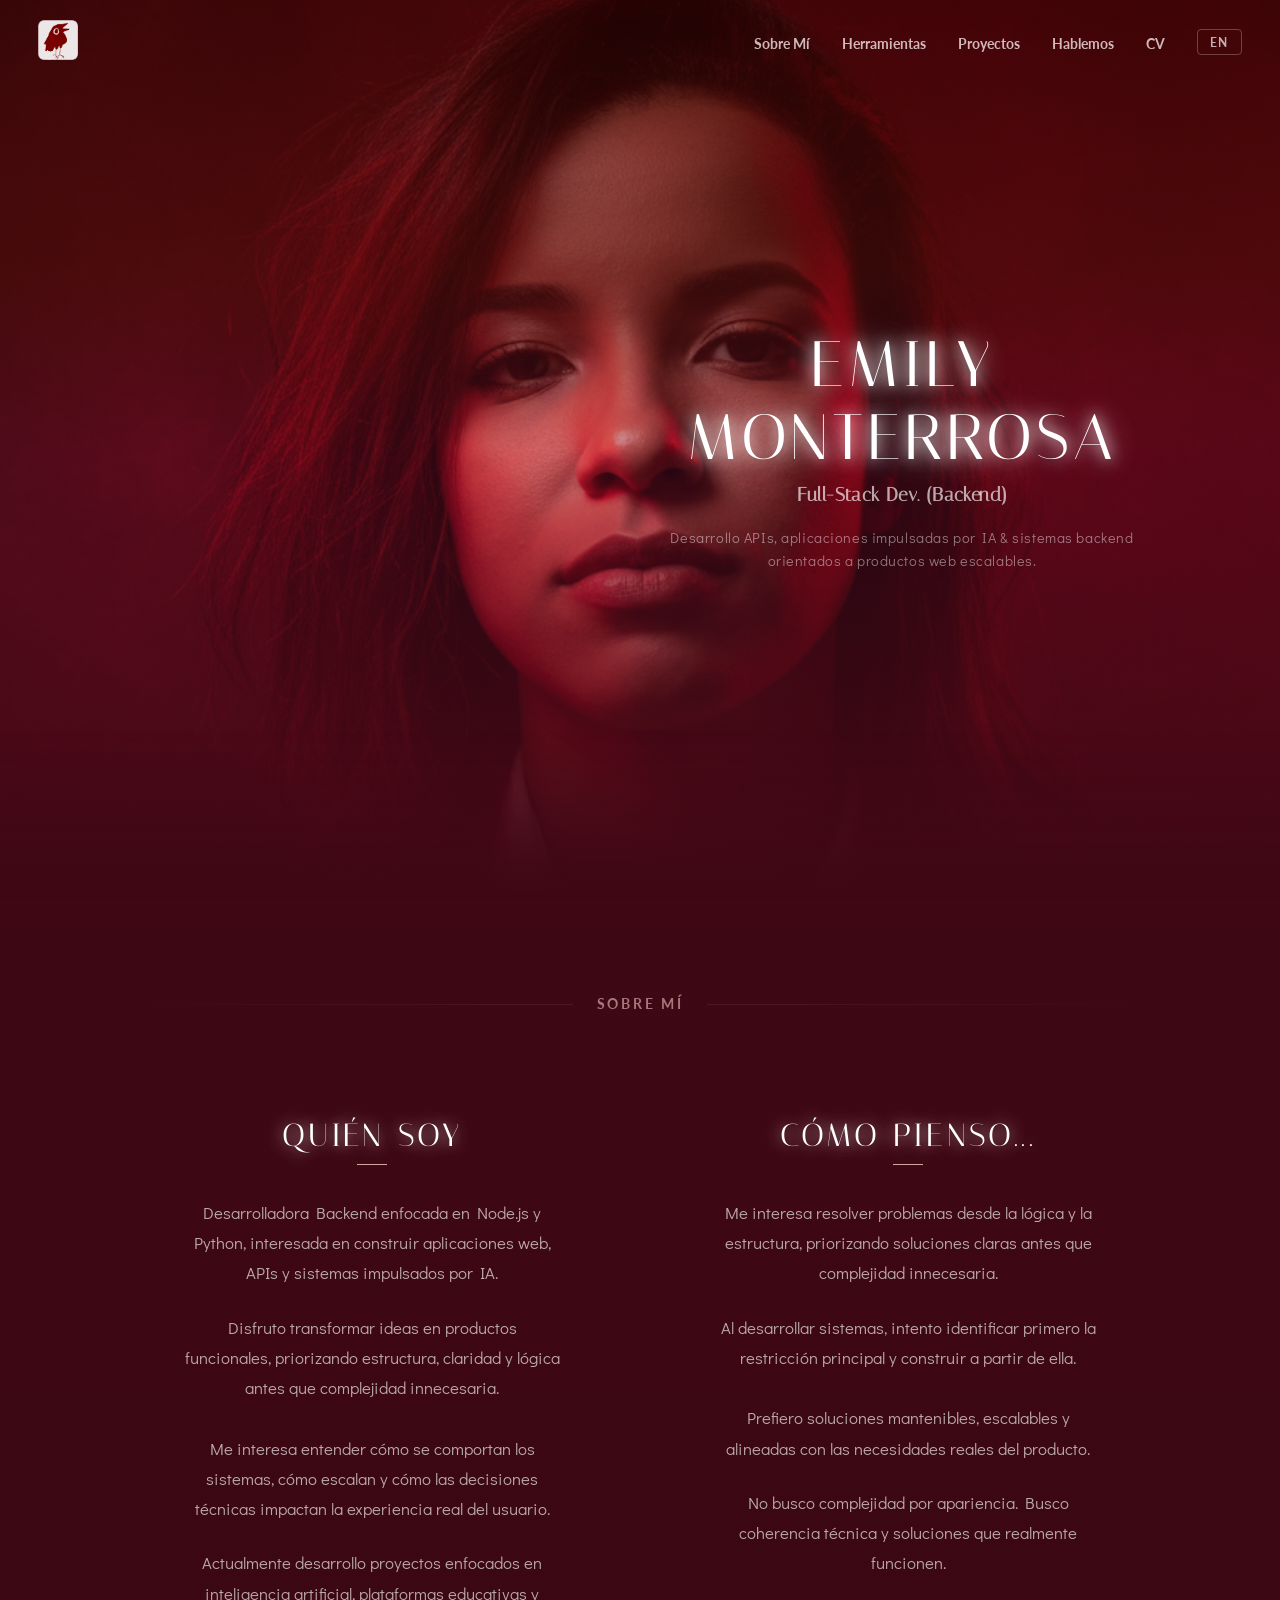
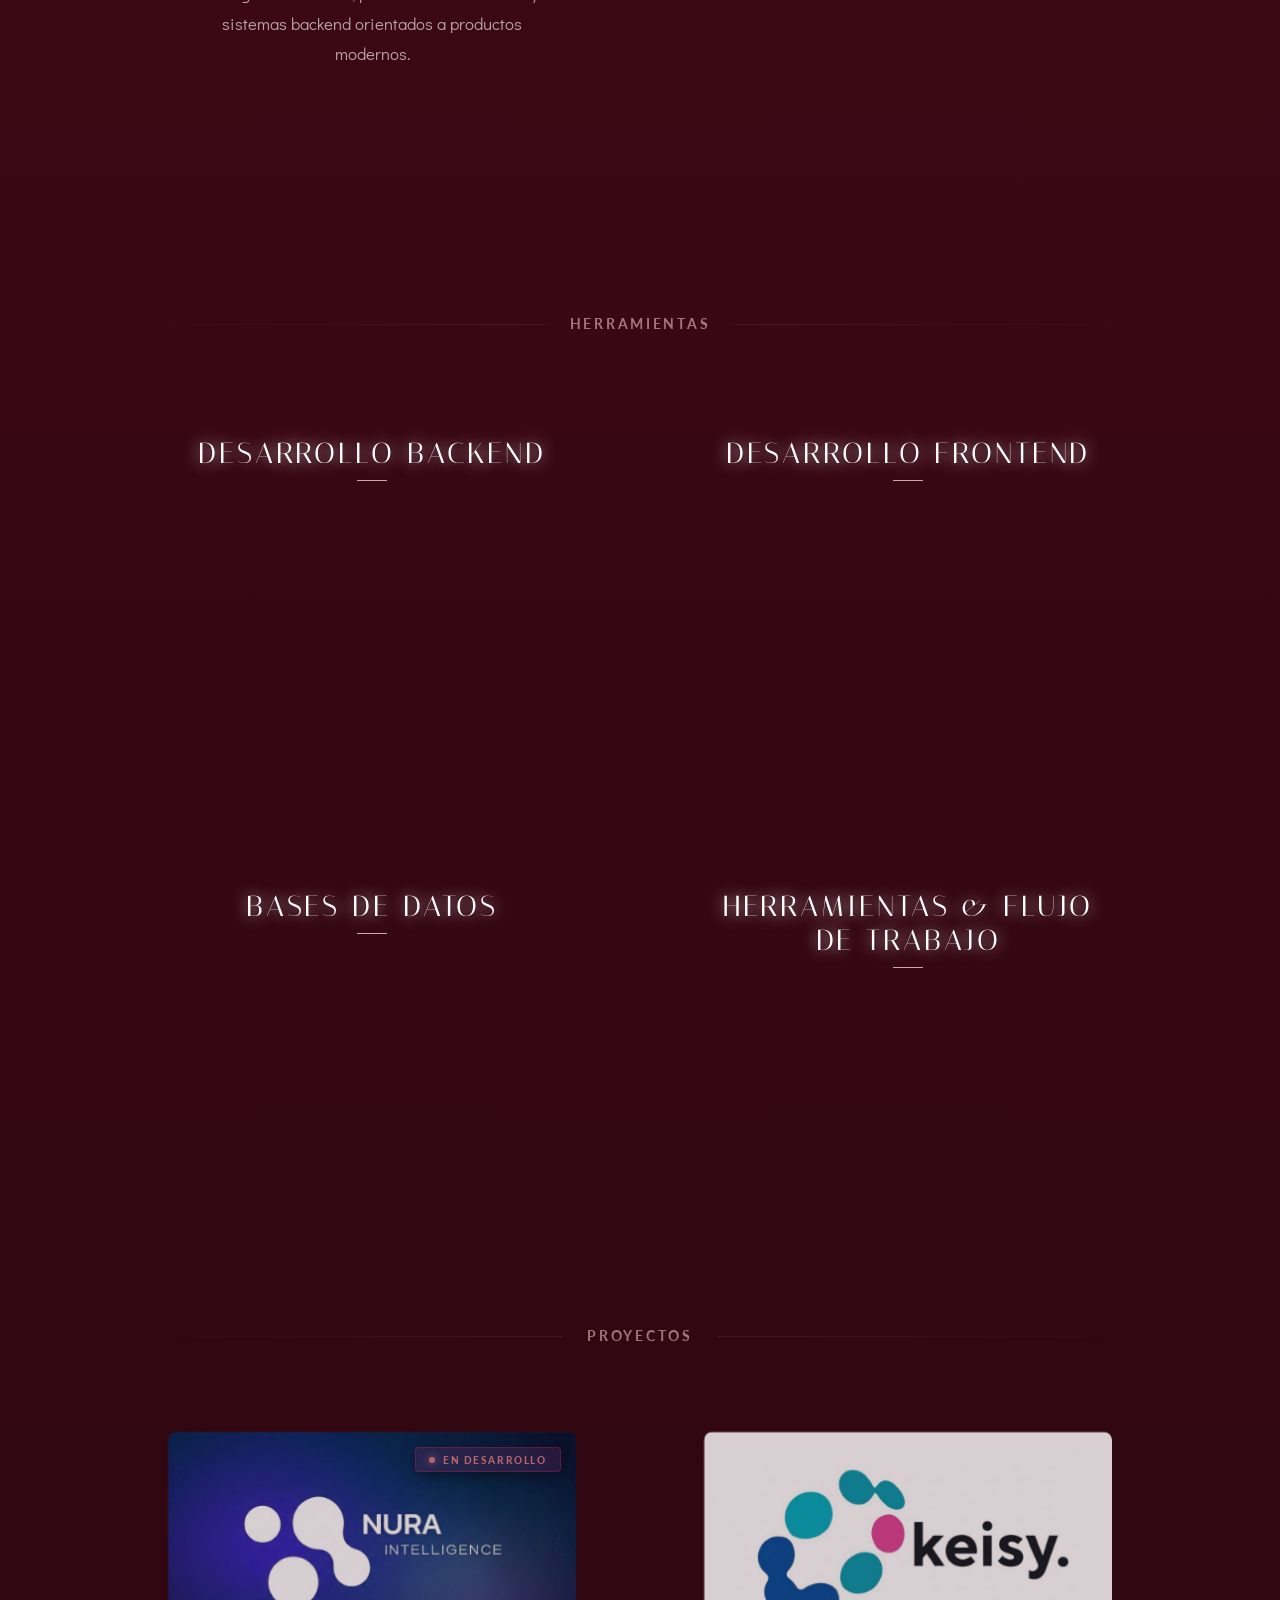
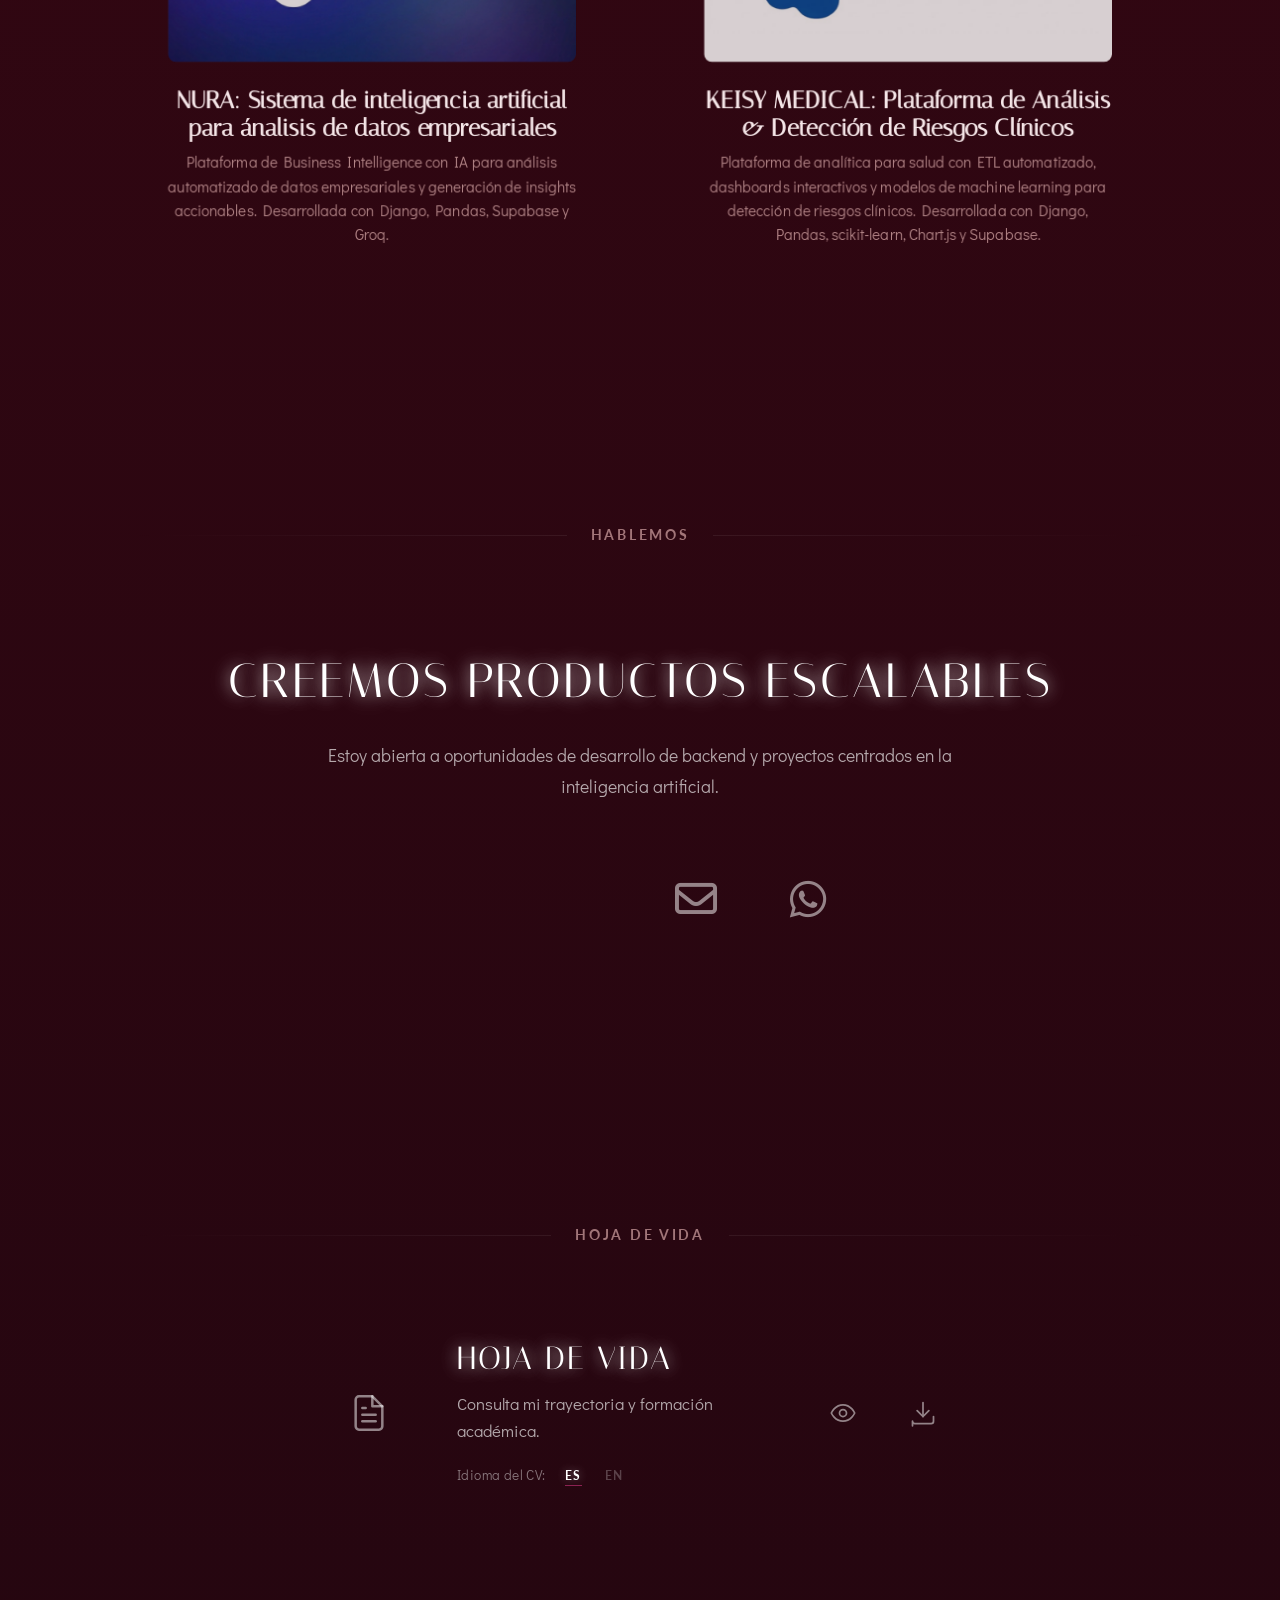
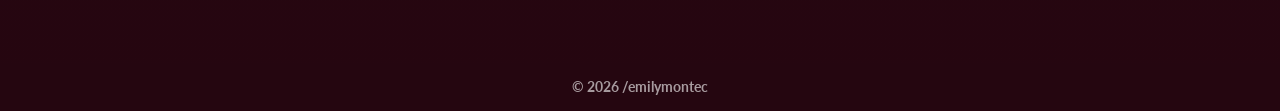
==== index.html @ 2a781f1c "Correccion general" ====
<!DOCTYPE html>
<html lang="es">

<head>
    <meta charset="UTF-8">
    <meta name="viewport" content="width=device-width, initial-scale=1.0">
    <meta name="description"
        content="Emily Monterrosa — Desarrollador backend especializado en Node.js y Python. Portafolio con aplicaciones basadas en inteligencia artificial, API, sistemas backend y proyectos web escalables.">
    <link rel="stylesheet" href="./styles/main.css">
    <link rel="stylesheet" href="./styles/about.css">
    <link rel="stylesheet" href="./styles/stack.css">
    <title>Emily Monterrosa | Backend Dev. Portfolio</title>
    <link rel="icon" type="image/png" href="./assets/icons/logo.png">
    <link
        href="https://fonts.googleapis.com/css2?family=Italiana&family=Didact+Gothic&family=Lato:wght@400;700&display=swap"
        rel="stylesheet">
    <link rel="stylesheet" type='text/css' href="https://cdn.jsdelivr.net/gh/devicons/devicon@latest/devicon.min.css" />
    <link rel="stylesheet" href="./styles/projects.css">
    <link rel="stylesheet" href="./styles/contact.css">
    <link rel="stylesheet" href="./styles/resume.css">
    <link rel="stylesheet" href="https://cdnjs.cloudflare.com/ajax/libs/font-awesome/6.5.1/css/all.min.css">
</head>

<body>

    <div id="content-wrapper">
        <nav>
            <div class="logo">
                <img src="./assets/icons/logo.png" alt="Logo">
            </div>
            <div class="nav-right">
                <ul>
                    <li><a href="#about" data-i18n data-es="Sobre Mí" data-en="'Bout Me">Sobre Mí</a></li>
                    <li><a href="#stack" data-i18n data-es="Herramientas" data-en="Tools">Herramientas</a></li>
                    <li><a href="#projects" data-i18n data-es="Proyectos" data-en="Projects">Proyectos</a></li>
                    <li><a href="#contact" data-i18n data-es="Hablemos" data-en="Let's Talk">Hablemos</a></li>
                    <li><a href="#resume" data-i18n data-es="CV" data-en="CV">CV</a></li>
                </ul>
                <!-- Language Switcher -->
                <button id="lang-toggle" class="lang-btn" aria-label="Switch to English">EN</button>
            </div>
        </nav>

        <!-- HERO -->
        <section class="hero">

            <div class="hero-image">
                <img src="./assets/images/photo.jpg" alt="Profile">
            </div>

            <div class="hero-content">
                <h1>
                    Emily
                    Monterrosa
                </h1>
                <h2 data-i18n data-es="Full-Stack Dev. (Backend)" data-en="Full-Stack Dev. (Backend)">Full-Stack Dev. (Backend)
                </h2>
                <span data-i18n data-es="Desarrollo APIs, aplicaciones impulsadas por IA & sistemas backend orientados a productos web escalables."
                    data-en="Development of APIs, AI-powered applications, & scalable backend systems.">
                    Desarrollo APIs, aplicaciones impulsadas por IA y sistemas backend orientados a productos web escalables.
                </span>
            </div>

        </section>

        <!-- ABOUT -->
        <section class="section" id="about">
            <div class="section-label" data-i18n data-es="SOBRE MÍ" data-en="'BOUT ME">
                SOBRE MÍ
            </div>

            <div class="container">

                <div class="card">
                    <h2 data-i18n data-es="Quién Soy" data-en="Who I Am">Quién Soy</h2>
                    <p data-i18n 
                    data-es="Desarrolladora Backend enfocada en Node.js y Python, interesada en construir aplicaciones web, APIs y sistemas impulsados por IA."
                    data-en="Backend Developer focused on Node.js and Python, interested in building web applications, APIs and AI-powered systems.">
                    Desarrolladora Backend enfocada en Node.js y Python, interesada en construir aplicaciones web, APIs y sistemas impulsados por IA.
                </p>

                <p data-i18n-html
                data-html-es="Disfruto transformar ideas en productos funcionales, priorizando estructura, claridad y lógica antes que complejidad innecesaria.<br><br>Me interesa entender cómo se comportan los sistemas, cómo escalan y cómo las decisiones técnicas impactan la experiencia real del usuario."
                data-html-en="I enjoy turning ideas into functional products, prioritizing structure, clarity and logic over unnecessary complexity.<br><br>I'm interested in understanding how systems behave, how they scale and how technical decisions impact the real user experience.">
                Disfruto transformar ideas en productos funcionales, priorizando estructura, claridad y lógica antes que complejidad innecesaria.

                Me interesa entender cómo se comportan los sistemas, cómo escalan y cómo las decisiones técnicas impactan la experiencia real del usuario.
                </p>

                <p data-i18n
                data-es="Actualmente desarrollo proyectos enfocados en inteligencia artificial, plataformas educativas y sistemas backend orientados a productos modernos."
                data-en="Currently building projects focused on artificial intelligence, educational platforms and backend systems for modern products.">
                Actualmente desarrollo proyectos enfocados en inteligencia artificial, plataformas educativas y sistemas backend orientados a productos modernos.
                </p>
                </div>

                <div class="card">
                    <h2 data-i18n data-es="Cómo Pienso..." data-en="How I Think">Cómo Pienso</h2>
                    <p data-i18n
                    data-es="Me interesa resolver problemas desde la lógica y la estructura, priorizando soluciones claras antes que complejidad innecesaria."
                    data-en="I'm interested in solving problems through logic and structure, prioritizing clear solutions over unnecessary complexity.">
                    Me interesa resolver problemas desde la lógica y la estructura, priorizando soluciones claras antes que complejidad innecesaria.
                    </p>

                    <p data-i18n-html
                    data-html-es="Al desarrollar sistemas, intento identificar primero la restricción principal y construir a partir de ella.<br><br>Prefiero soluciones mantenibles, escalables y alineadas con las necesidades reales del producto."
                    data-html-en="When building systems, I try to identify the main constraint first and build around it.<br><br>I prefer maintainable, scalable solutions aligned with real product needs.">
                    Al desarrollar sistemas, intento identificar primero la restricción principal y construir a partir de ella.

                    Prefiero soluciones mantenibles, escalables y alineadas con las necesidades reales del producto.
                    </p>

                    <p data-i18n
                    data-es="No busco complejidad por apariencia. Busco coherencia técnica y soluciones que realmente funcionen."
                    data-en="I don't pursue complexity for appearance. I pursue technical coherence and solutions that genuinely work.">
                    No busco complejidad por apariencia. Busco coherencia técnica y soluciones que realmente funcionen.
                    </p>    

                </div>

            </div>

        </section>

        <!-- STACK -->
        <section class="section stack-section" id="stack">
            <div class="section-label" data-i18n data-es="HERRAMIENTAS" data-en="TOOLS">
                HERRAMIENTAS
            </div>
            <div class="container stack-container">

                <div class="card stack-card">
                    <h2 data-i18n data-es="Desarrollo Backend" data-en="Backend Dev.">Desarrollo Backend</h2>

                    <div class="stack-icons">
                        <div class="stack-icon" data-tooltip-es="API REST, sistemas de autenticación y desarrollo de back-end escalable."
                            data-tooltip-en="REST APIs, authentication systems and scalable backend development."
                            data-tooltip="API REST, sistemas de autenticación y desarrollo de back-end escalable.">
                            <i class="devicon-django-plain"></i>
                        </div>
                        <div class="stack-icon"
                            data-tooltip-es="Desarrollo rápido de back-end para aplicaciones web y API escalables."
                            data-tooltip-en="Fast backend development for scalable web applications and APIs."
                            data-tooltip="Desarrollo rápido de back-end para aplicaciones web y API escalables.">
                            <i class="devicon-nodejs-plain"></i>
                        </div>
                        <div class="stack-icon" data-tooltip-es="Framework minimalista para APIs REST y arquitectura backend flexible."
                            data-tooltip-en="Minimalistic framework for RESTful APIs and flexible backend architecture."
                            data-tooltip="Framework minimalista para APIs REST y arquitectura backend flexible.">
                            <i class="devicon-express-original"></i>
                        </div>
                        <div class="stack-icon exploring" data-tooltip-es="Explorando arquitectura backend empresarial y sistemas de alta escalabilidad."
                            data-tooltip-en="Exploring enterprise backend architecture and scalable systems."
                            data-tooltip="Explorando arquitectura backend empresarial y sistemas de alta escalabilidad.">
                            <i class="devicon-spring-plain"></i>
                        </div>
                    </div>
                </div>

                <div class="card stack-card">
                    <h2 data-i18n data-es="Desarrollo Frontend" data-en="Frontend Dev.">Desarrollo Frontend</h2>

                    <div class="stack-icons">
                        <div class="stack-icon"
                            data-tooltip-es="Estructura semántica y organización clara de interfaces web."
                            data-tooltip-en="Semantic core of interfaces web with clear organization and structure."
                            data-tooltip="Estructura semántica y organización clara de interfaces web.">
                            <i class="devicon-html5-plain"></i>
                        </div>
                        <div class="stack-icon"
                            data-tooltip-es="Diseño responsivo y construcción de interfaces modernas."
                            data-tooltip-en="Responsive design and construction of modern interfaces."
                            data-tooltip="Diseño responsivo y construcción de interfaces modernas.">
                            <i class="devicon-css3-plain"></i>
                        </div>
                        <div class="stack-icon"
                            data-tooltip-es="Interfaces dinámicas y componentes reutilizables para aplicaciones web."
                            data-tooltip-en="Dynamic and reusable components for web interfaces."
                            data-tooltip="Interfaces dinámicas y componentes reutilizables para aplicaciones web.">
                            <i class="devicon-react-original"></i>
                        </div>
                    </div>
                </div>

                <div class="card stack-card">
                    <h2 data-i18n data-es="Bases de Datos" data-en="Database Tools">Bases de Datos</h2>

                    <div class="stack-icons">
                        <div class="stack-icon"
                            data-tooltip-es="Diseño de bases de datos relacionales, consultas estructuradas y coherencia de los datos."
                            data-tooltip-en="Relational database design, structured queries and data consistency."
                            data-tooltip="Diseño de bases de datos relacionales, consultas estructuradas y coherencia de los datos.">
                            <i class="devicon-postgresql-plain"></i>
                        </div>
                        <div class="stack-icon"
                            data-tooltip-es="Modelado flexible de datos para aplicaciones orientadas a iteración rápida."
                            data-tooltip-en="Flexible data modeling for applications focused on iteration."
                            data-tooltip="Modelado flexible de datos para aplicaciones orientadas a iteración rápida.">
                            <i class="devicon-mongodb-plain"></i>
                        </div>
                    </div>

                </div>

                <div class="card stack-card">
                    <h2 data-i18n data-es="Herramientas & Flujo de Trabajo" data-en="Tools & Workflow">Herramientas & Flujo de Trabajo</h2>

                    <div class="stack-icons">
                        <div class="stack-icon" data-tooltip-es="Control de versiones y flujo de trabajo colaborativo."
                            data-tooltip-en="Version control and collaborative workflow."
                            data-tooltip="Control de versiones y flujo de trabajo colaborativo.">
                            <i class="devicon-git-plain"></i>
                        </div>
                        <div class="stack-icon" data-tooltip-es="Gestión de repositorios, documentación y despliegue de proyectos."
                            data-tooltip-en="Repository management, documentation, and deployment."
                            data-tooltip="Gestión de repositorios, documentación y despliegue de proyectos.">
                            <i class="devicon-github-plain"></i>
                        </div>
                    </div>
                </div>

            </div>

        </section>

        <!-- PROJECTS -->
        <section class="section projects-section" id="projects">
            <div class="section-label" data-i18n data-es="PROYECTOS" data-en="Projects">
                Proyectos
            </div>
            <div class="container">
                <!-- Grid de proyectos -->
                <div class="projects-grid" id="projectsGrid">
                    <div class="project-card" onclick="showDetail('nura')"
                        data-tooltip-es="Click para ver más" 
                        data-tooltip-en="Click to see more"
                        data-tooltip="Click para ver más">
                        <div class="project-image">
                            <img src="./assets/images/projects/nura/nura.jpg" alt="NURA-INTELLIGENCE">
                        </div>
                        <div class="project-info">
                            <h3 data-i18n data-es="NURA: Sistema de inteligencia artificial para ánalisis de datos empresariales" data-en="NURA: Artificial Intelligence System for Business Data Analysis">NURA: Sistema de inteligencia artificial para análisis de datos empresariales</h3>
                            <p data-i18n-html
                                data-html-es="Plataforma de Business Intelligence con IA para análisis automatizado de datos empresariales y generación de insights accionables. Desarrollada con Django, Pandas, Supabase y Groq."
                                data-html-en="AI-powered Business Intelligence platform for automated business data analysis and actionable insights generation. Built with Django, Pandas, Supabase, and Groq.">
                                Plataforma de Business Intelligence con IA para análisis automatizado de datos empresariales y generación de insights accionables. Desarrollada con Django, Pandas, Supabase y Groq.
                            </p>
                        </div>
                    </div>
                    <!--
                    <div class="project-card" onclick="showDetail('github-wrapped')" 
                        data-tooltip-es="Click para ver más" 
                        data-tooltip-en="Click to see more"
                        data-tooltip="Click para ver más">
                        <div class="project-image">
                            <img src="./assets/images/projects/github-wrapped/github-wrapped.jpg" alt="GITHUB-WRAPPED">
                        </div>
                        <div class="project-info">
                            <h3 data-i18n data-es="GitHub Wrapped: Plataforma de visualización de actividad de desarrolladores" data-en="GitHub Wrapped: Developer Activity Visualization Platform">GitHub Wrapped: Plataforma de visualización de actividad de desarrolladores</h3>
                            <p data-i18n-html
                                data-html-es="Plataforma de visualización de actividad para desarrolladores inspirada en Spotify Wrapped, enfocada en métricas de productividad, commits, lenguajes y estadísticas obtenidas desde GitHub."
                                data-html-en="Developer activity visualization platform inspired by Spotify Wrapped, focused on productivity metrics, commits, languages and analytics generated from GitHub data.">
                                Plataforma de visualización de actividad para desarrolladores inspirada en Spotify Wrapped, enfocada en métricas de productividad, commits, lenguajes y estadísticas obtenidas desde GitHub.
                            </p>
                        </div>
                    </div>
                    -->
                    <div class="project-card" onclick="showDetail('keisy-medical')"
                        data-tooltip-es="Click para ver más" 
                        data-tooltip-en="Click to see more"
                        data-tooltip="Click para ver más">
                        <div class="project-image">
                            <img src="./assets/images/projects/keisy-medical/keisy-medical.jpg" alt="KEISY-MEDICAL">
                        </div>
                        <div class="project-info">
                            <h3 data-i18n data-es="KEISY MEDICAL: Plataforma de Análisis & Detección de Riesgos Clínicos" data-en="KEISY MEDICAL: Clinical Analysis & Risk Detection Platform">KEISY MEDICAL: Plataforma de Análisis & Detección de Riesgos Clínicos</h3>
                            <p data-i18n-html
                                data-html-es="Plataforma de analítica para salud con ETL automatizado, dashboards interactivos y modelos de machine learning para detección de riesgos clínicos. Desarrollada con Django, Pandas, scikit-learn, Chart.js y Supabase."
                                data-html-en="Healthcare analytics platform featuring automated ETL pipelines, interactive dashboards, and machine learning models for clinical risk detection. Built with Django, Pandas, Scikit-learn, Chart.js and Supabase.">
                                Plataforma de analítica para salud con ETL automatizado, dashboards interactivos y modelos de machine learning para detección de riesgos clínicos. Desarrollada con Django, Pandas, Scikit-learn, Chart.js y Supabase.
                            </p>
                        </div>
                    </div>
                </div>

                <!-- Vista detallada del proyecto -->
                <div class="project-detail" id="projectDetail">
                    <div class="detail-header">
                        <div class="detail-title-section">
                            <h2 id="detailTitle">Proyecto</h2>
                            <h3 id="detailSubtitle">Subtítulo</h3>
                        </div>
                        <button class="back-btn" onclick="hideDetail()" data-i18n data-es="← Volver" data-en="← Back">←
                            Volver</button>
                    </div>
                    <div class="detail-image-container">
                        <div class="in-progress-badge" id="detailBadge" style="display: none;">En Desarrollo</div>
                        <img id="detailImage" src="" alt="Project Preview">
                    </div>
                    <p class="detail-description" id="detailDescription">Descripción del proyecto...</p>
                    <div class="detail-tech-icons" id="detailTech">
                        <!-- Icons will be injected here -->
                    </div>
                    <div class="detail-links">
                        <a href="javascript:void(0)" id="detailRepo" class="detail-link" target="_blank">
                            <i class="devicon-github-original"></i>
                            <span data-i18n data-es="Repositorio" data-en="Repository">Repositorio</span>
                        </a>
                        <a href="javascript:void(0)" id="detailDemo" class="detail-link" target="_blank">
                            <i class="devicon-chrome-plain"></i>
                            <span data-i18n data-es="Ver Proyecto" data-en="View Project">Ver Proyecto</span>
                        </a>
                    </div>
                </div>
            </div>
        </section>

        <!-- CONTACT -->
        <section class="section" id="contact">
            <div class="section-label" data-i18n data-es="HABLEMOS" data-en="LET'S TALK">HABLEMOS</div>
            <div class="container contact-container">
                <div class="contact-info">
                    <h2 data-i18n data-es="Creemos productos escalables"
                        data-en="Let's build scalable products">
                        Creemos productos escalables
                    </h2>
                    <p data-i18n-html
                        data-html-es="Estoy abierta a oportunidades de desarrollo de backend y proyectos centrados en la inteligencia artificial."
                        data-html-en="Open to backend development opportunities and AI-focused projects.">
                        Estoy abierta a oportunidades de desarrollo de backend y proyectos centrados en la inteligencia artificial.
                    </p>
                    
                    <div class="contact-links">
                        <a href="https://github.com/emilymontec" target="_blank" class="contact-icon"
                            data-tooltip="GitHub">
                            <i class="devicon-github-original"></i>
                        </a>
                        <a href="https://www.linkedin.com/in/emilymontec/" target="_blank" class="contact-icon"
                            data-tooltip="LinkedIn">
                            <i class="devicon-linkedin-plain"></i>
                        </a>
                        <a href="mailto:emilymonterrosa.c@gmail.com" target="_blank" class="contact-icon" data-tooltip="Email">
                            <i class="fa-regular fa-envelope"></i>
                        </a>
                        <a href="https://wa.me/573246372082" target="_blank" class="contact-icon" data-tooltip="WhatsApp">
                            <i class="fa-brands fa-whatsapp"></i>
                        </a>
                    </div>
                </div>
            </div>
        </section>

        <!-- RESUME -->
        <section class="section resume-section" id="resume">
            <div class="section-label" data-i18n data-es="HOJA DE VIDA" data-en="RESUME">CURRÍCULUM</div>
            <div class="container resume-container">
                <div class="resume-card">
                    <div class="resume-icon">
                        <svg width="40" height="40" viewBox="0 0 24 24" fill="none" stroke="currentColor"
                            stroke-width="1.5" stroke-linecap="round" stroke-linejoin="round">
                            <path d="M14 2H6a2 2 0 0 0-2 2v16a2 2 0 0 0 2 2h12a2 2 0 0 0 2-2V8z"></path>
                            <polyline points="14 2 14 8 20 8"></polyline>
                            <line x1="16" y1="13" x2="8" y2="13"></line>
                            <line x1="16" y1="17" x2="8" y2="17"></line>
                            <polyline points="10 9 9 9 8 9"></polyline>
                        </svg>
                    </div>
                    <div class="resume-content">
                        <h3 data-i18n data-es="Hoja de Vida" data-en="Resume / CV">Hoja de Vida</h3>
                        <p data-i18n data-es="Consulta mi trayectoria y formación académica."
                            data-en="Review my career path and academic background.">
                            Consulta mi trayectoria y formación académica.
                        </p>
                        <div class="resume-lang-toggle">
                            <span data-i18n data-es="Idioma del CV:" data-en="CV Language:" class="resume-lang-label">Idioma del CV:</span>
                            <div class="resume-lang-options">
                                <button class="resume-lang-btn active" data-cv-lang="es" aria-label="CV en Español"><span class="resume-lang-text">ES</span></button>
                                <button class="resume-lang-btn" data-cv-lang="en" aria-label="CV in English"><span class="resume-lang-text">EN</span></button>
                            </div>
                        </div>
                    </div>
                    <div class="resume-actions">
                        <a href="./docs/EmilyMonterrosaCastro.pdf" target="_blank" class="stack-icon resume-view"
                            data-tooltip-es="Visualizar" data-tooltip-en="View" data-tooltip="Visualizar">
                            <svg width="28" height="28" viewBox="0 0 24 24" fill="none" stroke="currentColor"
                                stroke-width="1.5" stroke-linecap="round" stroke-linejoin="round">
                                <path d="M2 12s3-7 10-7 10 7 10 7-3 7-10 7-10-7-10-7Z" />
                                <circle cx="12" cy="12" r="3" />
                            </svg>
                        </a>
                        <a href="./docs/EmilyMonterrosaCastro.pdf" download class="stack-icon resume-download"
                            data-tooltip-es="Descargar" data-tooltip-en="Download" data-tooltip="Descargar">
                            <svg width="28" height="28" viewBox="0 0 24 24" fill="none" stroke="currentColor"
                                stroke-width="1.5" stroke-linecap="round" stroke-linejoin="round">
                                <path d="M21 15v4a2 2 0 0 1-2 2H5a2 2 0 0 1-2-2v4"></path>
                                <polyline points="7 10 12 15 17 10"></polyline>
                                <line x1="12" y1="15" x2="12" y2="3"></line>
                            </svg>
                        </a>
                    </div>
                </div>
            </div>
        </section>

    </div>

    <footer class="main-footer">
        <div class="footer-content">
            <p>&copy; 2026 /emilymontec</p>
        </div>
    </footer>

    <script src="scripts/lang.js"></script>
    <script src="scripts/main.js"></script>
    <script src="scripts/projects.js"></script>
</body>

</html>
---- styles/main.css ----
:root {
  --primary: #450815;
  --primary-dark: #250610;
  --accent: #8b2252;
  --text-main: #f5e6e8;
  --text-soft: #d4a5a5;
  --transition-slow: all 1.2s cubic-bezier(0.16, 1, 0.3, 1);
}

* {
  margin: 0;
  padding: 0;
  box-sizing: border-box;
}

html, body {
  font-family: 'Didact Gothic', sans-serif;
  background: linear-gradient(180deg, var(--primary) 0%, var(--primary-dark) 100%);
  background-attachment: scroll;
  min-height: 100vh;
  color: var(--text-main);
  overflow-x: hidden;
  width: 100%;
  max-width: 100%;
  animation: revealBlur 1.5s ease-out forwards;
}

h1,
h2,
h3,
.section-label {
  font-family: 'Italiana', serif;
  font-weight: 400;
}

h2 {
  font-weight: 700;
}

.lang-btn {
  background: transparent;
  border: 1px solid rgba(244, 241, 240, 0.35);
  color: var(--text-main);
  font-family: 'Lato', sans-serif;
  font-size: 0.78rem;
  font-weight: 700;
  letter-spacing: 0.12em;
  padding: 0.28rem 0.75rem;
  border-radius: 4px;
  cursor: pointer;
  opacity: 0.75;
  transition: opacity 0.25s, border-color 0.25s, background 0.25s;
  flex-shrink: 0;
}

.lang-btn:hover {
  opacity: 1;
  border-color: rgba(244, 241, 240, 0.65);
  background: rgba(244, 241, 240, 0.07);
}

/* NAV */

nav {
  position: absolute;
  top: 20px;
  left: 3%;
  right: 3%;
  display: flex;
  justify-content: space-between;
  align-items: center;
  z-index: 10;
}

.logo img {
  height: 40px;
  width: auto;
  opacity: 0.9;
  transition: 0.3s;
}

.logo img:hover {
  opacity: 1;
}

.nav-right {
  display: flex;
  align-items: center;
  gap: 2rem;
}

nav ul {
  display: flex;
  list-style: none;
  gap: 2rem;
}

nav ul li a {
  text-decoration: none;
  color: var(--text-main);
  font-family: 'Lato', sans-serif;
  font-size: 0.9rem;
  font-weight: 700;
  opacity: 0.8;
  transition: 0.3s;
}

nav ul li a:hover {
  opacity: 1;
}

/* HERO */

.hero {
  height: 100vh;
  display: flex;
  align-items: center;
  justify-content: flex-end;
  padding: 0 10%;
  position: relative;
  background: url('../assets/images/photo.png') center 25% / cover no-repeat;
  -webkit-mask-image: linear-gradient(to bottom, black 80%, transparent 100%);
  mask-image: linear-gradient(to bottom, black 80%, transparent 100%);
}

.hero::before {
  content: "";
  position: absolute;
  inset: 0;
  background: linear-gradient(180deg,
      rgba(80, 7, 7, 0.397) 0%,
      rgba(84, 14, 14, 0.616) 30%,
      rgba(134, 22, 59, 0.288) 50%,
      var(--primary) 100%);
  z-index: 0;
}

.hero>* {
  position: relative;
  z-index: 1;
}

/* IMAGE */

.hero-image {
  display: none;
}

/* CONTENT */

.hero-content {
  flex: 0 1 auto;
  max-width: 500px;
  text-align: center;
}

.hero-content h1 {
  font-size: 4rem;
  font-weight: 400;
  line-height: 1.15;
  letter-spacing: 0.06em;
  color: #fff;
  margin-bottom: 0.5rem;
  text-transform: uppercase;
  text-shadow: 0 0 15px rgba(255, 255, 255, 0.9), 0 0 30px rgba(255, 255, 255, 0.6), 0 0 45px rgba(255, 255, 255, 0.3);
}

.hero-content h2 {
  font-weight: 700;
  font-size: 1.2rem;
  color: rgba(255, 255, 255, 0.65);
  margin-bottom: 1.25rem;
  margin-top: 0;
  letter-spacing: 0.02em;
}

.hero-content>span {
  display: block;
  font-family: 'Didact Gothic', sans-serif;
  font-size: 0.9rem;
  color: rgba(255, 255, 255, 0.45);
  letter-spacing: 0.04em;
  line-height: 1.6;
}

.section-label {
  width: 100%;
  max-width: 1300px;
  font-family: 'Lato', sans-serif;
  font-size: 0.85rem;
  font-weight: 700;
  letter-spacing: 0.2em;
  text-transform: uppercase;
  color: var(--text-soft);
  opacity: 0.7;
  display: flex;
  align-items: center;
  justify-content: center;
  gap: 1.5rem;
  margin-bottom: 3rem;
  /* Space between label and content */
}

.section-label::before,
.section-label::after {
  content: "";
  flex: 1;
  height: 1px;
  background: linear-gradient(90deg, transparent, rgba(255, 255, 255, 0.1), transparent);
}

.section-label::before {
  background: linear-gradient(90deg, transparent, rgba(255, 255, 255, 0.1));
}

.section-label::after {
  background: linear-gradient(-90deg, transparent, rgba(255, 255, 255, 0.1));
}

/* FOOTER */

.main-footer {
  padding: 1rem;
  background: #250610;
  border-top: none;
}

.footer-content {
  color: #fff;
  font-family: 'Lato', sans-serif;
  font-weight: 700;
  max-width: 1200px;
  margin: 0 auto;
  display: flex;
  opacity: 0.6;
  justify-content: center;
  align-items: center;
  font-size: 0.85rem;
}

/* ANIMATION */

@keyframes revealBlur {
  0% {
    opacity: 0;
    filter: blur(20px);
    transform: scale(1.02);
  }

  100% {
    opacity: 1;
    filter: blur(0);
    transform: scale(1);
  }
}

/* MEDIA QUERIES */

@media (max-width: 900px) {

  .hero {
    justify-content: center;
    align-items: flex-end;
    text-align: center;
    padding: 0 5%;
    padding-bottom: 12vh;
    background-position: center 25%;
  }

  .hero-content {
    text-align: center;
    max-width: 90%;
  }

  .hero-content h1 {
    font-size: 2.8rem;
  }

  .hero-content h2 {
    font-size: 1rem;
  }

  .hero-content>span {
    font-size: 0.85rem;
  }

  nav {
    position: absolute;
    width: 94%;
    left: 3%;
    display: flex;
    justify-content: space-between;
    align-items: center;
    top: 20px;
  }

  .logo img {
    height: 30px;
  }

  nav ul {
    gap: 1rem;
  }

  .info-strip {
    display: none;
  }

  .footer-content {
    flex-direction: column;
    gap: 1.5rem;
    text-align: center;
  }
}

@media (max-width: 650px) {
  .hero-content h1 {
    font-size: 2.2rem;
  }

  nav {
    flex-direction: row;
    justify-content: space-between;
  }

  .nav-right {
    gap: 1rem;
  }

  nav ul {
    gap: 0.8rem;
  }

  .language-switcher {
    position: absolute;
    top: -5px;
    right: 0;
  }
}

@media (max-width: 480px) {
  nav {
    top: 15px;
  }

  .logo img {
    height: 25px;
  }

  nav ul {
    gap: 0.6rem;
  }
  
  nav ul li a {
    font-size: 0.75rem;
  }

  .hero {
    padding-bottom: 8vh;
  }
}
---- styles/about.css ----
/* DYNAMIC CONTENT SECTIONS */

.section {
  padding: 6rem 10%;
  position: relative;
  display: flex;
  flex-direction: column;
  align-items: center;
  justify-content: center;
}

.section .container {
  display: flex;
  gap: 3rem;
  width: 100%;
  max-width: 1300px;
  flex-wrap: wrap;
  align-items: stretch;
  justify-content: center;
}

.card {
  flex: 1;
  min-width: 300px;
  max-width: 600px;
  padding: 3.5rem;
  background: transparent;
  border: none;
  border-radius: 8px;
  transition: var(--transition-slow);
  text-align: center;
  display: flex;
  flex-direction: column;
  align-items: center;
}

.card:hover {
  background: rgba(255, 255, 255, 0.05);
}

.card:hover h2 {
  color: #fff;
  text-shadow: 0 0 20px rgba(255, 255, 255, 0.8), 0 0 40px rgba(255, 255, 255, 0.4);
}

.card:hover h2::after {
  width: 60px;
  background: #fff;
  box-shadow: 0 0 10px rgba(255, 255, 255, 0.5);
}

.card h2 {
  font-family: 'Italiana', serif;
  font-size: 2rem;
  color: #fff;
  margin-bottom: 2rem;
  font-weight: 400;
  text-transform: uppercase;
  letter-spacing: 0.1em;
  text-shadow: 0 0 15px rgba(255, 255, 255, 0.7), 0 0 30px rgba(255, 255, 255, 0.3);
  transition: var(--transition-slow);
}

.card h2::after {
  content: "";
  display: block;
  margin: 10px auto 0;
  width: 30px;
  height: 1px;
  background: var(--text-soft);
  transition: var(--transition-slow);
}

.card:hover h2::after {
  width: 60px;
  background: var(--accent);
}

.card p {
  line-height: 1.8;
  font-size: 1.05rem;
  color: rgba(255, 255, 255, 0.65);
  margin: 0 0 1.5rem;
  transition: var(--transition-slow);
}

.card p:last-child {
  margin-bottom: 0;
}

.card:first-child {
  margin-top: 0;
}

@media (max-width: 900px) {
  .section .container {
    flex-direction: column;
    gap: 2rem;
  }
  .section {
    padding: 4rem 5%;
  }
}
---- styles/stack.css ----
#stack {
  padding: 6rem 10%;
}

.stack-section {
  min-height: auto;
  display: flex;
  flex-direction: column;
  align-items: center;
  justify-content: center;
}

.stack-container {
  display: flex;
  gap: 2.5rem;
  width: 100%;
  max-width: 1300px;
  flex-wrap: wrap;
  align-items: stretch;
  justify-content: center;
}

.stack-card {
  flex: 1 1 45%;
  min-width: 300px;
  max-width: 600px;
  padding: 3.5rem;
  background: transparent;
  border: none;
  border-radius: 8px;
  transition: var(--transition-slow);
  text-align: center;
  display: flex;
  flex-direction: column;
  align-items: center;
}

.stack-card:hover {
  background: rgba(255, 255, 255, 0.05);
}

.stack-card:hover h2 {
  color: #fff;
  text-shadow: 0 0 20px rgba(255, 255, 255, 0.8), 0 0 40px rgba(255, 255, 255, 0.4);
}

.stack-card:hover h2::after {
  width: 60px;
  background: #fff;
  box-shadow: 0 0 10px rgba(255, 255, 255, 0.5);
}

.stack-card:hover .stack-icon i {
  opacity: 0.8;
  filter: drop-shadow(0 0 12px rgba(255, 255, 255, 0.3));
}

.stack-card h2 {
  font-family: 'Italiana', serif;
  font-size: 1.8rem;
  color: #fff;
  margin-bottom: 2rem;
  font-weight: 400;
  text-transform: uppercase;
  letter-spacing: 0.1em;
  text-shadow: 0 0 15px rgba(255, 255, 255, 0.7), 0 0 30px rgba(255, 255, 255, 0.3);
  transition: var(--transition-slow);
}

.stack-card h2::after {
  content: "";
  display: block;
  margin: 10px auto 0;
  width: 30px;
  height: 1px;
  background: var(--text-soft);
  transition: var(--transition-slow);
}

.stack-card:hover h2::after {
  width: 60px;
  background: var(--accent);
}

.stack-icons {
  margin-top: 2rem;
  display: flex;
  flex-wrap: wrap;
  gap: 1.5rem;
  justify-content: center;
}

.stack-icon {
  position: relative;
  width: 80px;
  height: 80px;
  border-radius: 8px;
  background: transparent;
  cursor: pointer;
  outline: none;
  display: flex;
  align-items: center;
  justify-content: center;
  transition: var(--transition-slow);
}

.stack-icon i {
  font-size: 36px;
  color: #fff;
  opacity: 0.5;
  transition: var(--transition-slow);
}

.stack-icon:hover {
  background: radial-gradient(circle, rgba(255, 255, 255, 0.08) 0%, transparent 70%);
  transform: translateY(-8px) scale(1.1);
}

.stack-icon:hover i {
  opacity: 1;
  color: #fff;
  filter: drop-shadow(0 0 12px rgba(255, 255, 255, 0.4));
}

.stack-icon::after {
  content: attr(data-tooltip);
  position: absolute;
  left: 50%;
  bottom: calc(100% + 15px);
  transform: translateX(-50%) translateY(10px);
  background: #1a1a1a;
  color: #fff;
  padding: 0.6rem 1rem;
  border-radius: 4px;
  font-size: 0.8rem;
  font-family: 'Didact Gothic', sans-serif;
  line-height: 1.5;
  min-width: 150px;
  max-width: 200px;
  text-align: center;
  opacity: 0;
  pointer-events: none;
  transition: all 0.3s cubic-bezier(0.25, 0.8, 0.25, 1);
  z-index: 100;
  visibility: hidden;
  border: 1px solid rgba(255, 255, 255, 0.1);
}

.stack-icon::before {
  content: "";
  position: absolute;
  left: 50%;
  bottom: calc(100% + 5px);
  transform: translateX(-50%) translateY(10px);
  border-width: 5px;
  border-style: solid;
  border-color: #1a1a1a transparent transparent transparent;
  opacity: 0;
  transition: all 0.3s cubic-bezier(0.25, 0.8, 0.25, 1);
  z-index: 100;
  visibility: hidden;
}

.stack-icon:hover::after,
.stack-icon:hover::before {
  opacity: 1;
  visibility: visible;
  transform: translateX(-50%) translateY(0);
}

@media (max-width: 900px) {
  #stack {
    padding: 4rem 5% 5rem;
  }
  .stack-container {
    flex-direction: column;
    gap: 2rem;
  }
  .stack-icons {
    justify-content: center;
    gap: 1rem;
  }
}

.stack-icon.exploring i {
  opacity: 0.2;
}

.stack-icon.exploring:hover i {
  opacity: 0.5;
}

.stack-icon.exploring:hover {
  background: transparent;
  transform: translateY(-2px);
}
---- styles/projects.css ----
/* PROJECTS SECTION */
.projects-section {
    padding: 4rem 10% 4rem;
    position: relative;
    /* Evitar saltos de layout durante la animación */
    overflow-anchor: none;
}

.projects-grid {
    display: grid;
    grid-template-columns: repeat(2, 1fr);
    gap: 3rem;
    width: 100%;
    /* Hardware acceleration */
    will-change: transform, opacity, filter;
    /* Transición fluida y natural (Ease Out Expo) */
    transition: opacity 0.7s cubic-bezier(0.16, 1, 0.3, 1),
        transform 0.7s cubic-bezier(0.16, 1, 0.3, 1),
        filter 0.7s cubic-bezier(0.16, 1, 0.3, 1);
    opacity: 1;
    filter: blur(0);
    transform: perspective(1000px) translate3d(0, 0, 0);
    align-items: stretch;
}

.projects-grid.hidden {
    opacity: 0;
    transform: perspective(1000px) translate3d(0, 20px, 0) scale(0.98);
    filter: blur(10px);
    pointer-events: none;
    position: absolute;
    visibility: hidden;
}

.project-card {
    background: transparent;
    border: none;
    border-radius: 8px;
    padding: 2.5rem;
    display: flex;
    flex-direction: column;
    align-items: center;
    text-align: center;
    justify-content: flex-start;
    cursor: pointer;
    position: relative;
    height: 100%;
    /* Transición para el hover más rápida y reactiva */
    transition: var(--transition-slow);
    will-change: transform, background;
}

.project-card::after {
    content: attr(data-tooltip);
    position: absolute;
    left: 50%;
    top: 50%;
    transform: translate(-50%, -50%) scale(0.9);
    background: transparent;
    color: #b5666b;
    text-shadow: 0 0 15px rgba(255, 255, 255, 0.8), 0 0 30px rgba(255, 255, 255, 0.4);
    padding: 0.8rem 1.8rem;
    border-radius: 4px;
    font-size: 0.8rem;
    font-family: 'Lato', sans-serif;
    font-weight: 900;
    text-transform: uppercase;
    letter-spacing: 0.2em;
    opacity: 0;
    pointer-events: none;
    transition: var(--transition-slow);
    z-index: 10;
    white-space: nowrap;
}

.project-card:hover {
    background: rgba(255, 255, 255, 0.05);
}

.project-card:hover h3 {
    color: #fff;
}

.project-card:hover::after {
    opacity: 1;
    transform: translate(-50%, -50%) scale(1);
}

.project-card:hover .project-image img {
    transform: scale(1.05);
    opacity: 0.3;
    filter: blur(5px);
}

.project-card h3 {
    font-size: 1.5rem;
    color: var(--text-main);
    margin-bottom: 0.5rem;
    font-weight: 700;
    transition: var(--transition-slow);
}

.project-image {
    width: 100%;
    aspect-ratio: 16/9;
    background: rgba(255, 255, 255, 0.05);
    border-radius: 8px;
    margin-bottom: 1.5rem;
    overflow: hidden;
    position: relative;
}

.project-image img {
    width: 100%;
    height: 100%;
    object-fit: cover;
    transition: var(--transition-slow);
    opacity: 0.8;
}

.project-card:hover .project-image img {
    transform: scale(1.1);
    opacity: 1;
}

.in-progress-badge {
    position: absolute;
    top: 15px;
    right: 15px;
    background: rgba(139, 34, 82, 0.25); /* Translucent accent */
    color: #b5666b;
    padding: 0.35rem 0.85rem;
    font-size: 0.65rem;
    font-family: 'Lato', sans-serif;
    font-weight: 900;
    text-transform: uppercase;
    letter-spacing: 0.15em;
    border-radius: 4px;
    z-index: 10;
    backdrop-filter: blur(8px);
    -webkit-backdrop-filter: blur(8px);
    box-shadow: 0 4px 15px rgba(0, 0, 0, 0.4);
    border: 1px solid rgba(139, 34, 82, 0.5); /* subtle accent border */
    display: flex;
    align-items: center;
    gap: 0.5rem;
}

.in-progress-badge::before {
    content: '';
    display: inline-block;
    width: 6px;
    height: 6px;
    background: #b5666b; /* glowing soft color */
    border-radius: 50%;
    box-shadow: 0 0 8px #b5666b;
    animation: pulse-glow 2s infinite ease-in-out;
}

@keyframes pulse-glow {
    0% { opacity: 1; transform: scale(1); }
    50% { opacity: 0.5; transform: scale(0.85); box-shadow: 0 0 2px #ffb7c5; }
    100% { opacity: 1; transform: scale(1); }
}

.project-info {
    margin-bottom: 1rem;
}

.project-card p {
    font-size: 0.95rem;
    color: var(--text-soft);
    line-height: 1.6;
    margin-bottom: 2rem;
    opacity: 0.8;
    white-space: pre-line;
    transition: var(--transition-slow);
}

.card-links {
    display: flex;
    justify-content: center;
    gap: 3rem;
    margin-top: 1rem;
    width: 100%;
}

.card-link {
    color: rgba(255, 255, 255, 0.65);
    font-family: 'Lato', sans-serif;
    font-size: 0.85rem;
    font-weight: 700;
    text-transform: capitalize;
    text-decoration: none;
    letter-spacing: 0.02em;
    transition: all 0.3s ease;
}

.card-link:hover {
    color: #fff;
    text-shadow: 0 0 10px rgba(255, 255, 255, 0.5);
}

/* PROJECT DETAIL VIEW */
.project-detail {
    display: none;
    opacity: 0;
    filter: blur(10px);
    background: transparent;
    padding: 4rem 2rem;
    max-width: 1000px;
    margin: 0 auto;
    position: relative;
    will-change: transform, opacity, filter;
    transition: opacity 0.7s cubic-bezier(0.16, 1, 0.3, 1),
        transform 0.7s cubic-bezier(0.16, 1, 0.3, 1),
        filter 0.7s cubic-bezier(0.16, 1, 0.3, 1);
    transform: perspective(1000px) translate3d(0, 30px, 0);
}

.project-detail.active {
    display: block;
    opacity: 1;
    filter: blur(0);
    transform: perspective(1000px) translate3d(0, 0, 0);
}

.detail-header {
    display: flex;
    flex-direction: column;
    align-items: center;
    text-align: center;
    margin-bottom: 4rem;
    gap: 2rem;
}

.detail-image-container {
    width: 100%;
    aspect-ratio: 21/9;
    border-radius: 4px;
    overflow: hidden;
    margin-bottom: 4rem;
    background: transparent;
    position: relative;
}

.detail-image-container img {
    width: 100%;
    height: 100%;
    object-fit: cover;
}

.detail-title-section h2 {
    font-size: 2.5rem;
    color: #fff;
    margin-bottom: 0.75rem;
    font-weight: 400;
    text-transform: uppercase;
    letter-spacing: 0.15em;
    text-shadow: 0 0 15px rgba(255, 255, 255, 0.8), 0 0 30px rgba(255, 255, 255, 0.4);
}

.detail-title-section h3 {
    font-family: 'Didact Gothic', sans-serif;
    font-size: 1rem;
    color: rgba(255, 255, 255, 0.6);
    font-weight: 400;
    text-transform: uppercase;
    letter-spacing: 0.1em;
    margin-bottom: 0;
}

.detail-tech-icons {
    display: flex;
    flex-wrap: wrap;
    gap: 1.2rem;
    margin: 1rem 0 3rem;
    justify-content: center;
}

.detail-tech-icons .stack-icon {
    width: 80px;
    height: 80px;
    display: flex;
    align-items: center;
    justify-content: center;
    cursor: pointer;
    transition: all 0.4s cubic-bezier(0.16, 1, 0.3, 1);
}

.detail-tech-icons .stack-icon i,
.detail-tech-icons .stack-icon svg {
    font-size: 36px;
    width: 36px;
    height: 36px;
    color: #fff;
    fill: #fff;
    opacity: 0.5;
    transition: all 0.4s cubic-bezier(0.16, 1, 0.3, 1);
}

.detail-tech-icons .stack-icon:hover {
    background: radial-gradient(circle, rgba(255, 255, 255, 0.08) 0%, transparent 70%);
    transform: translateY(-8px) scale(1.1);
}

.detail-tech-icons .stack-icon:hover i,
.detail-tech-icons .stack-icon:hover svg {
    opacity: 1;
    color: #fff;
    fill: #fff;
    filter: drop-shadow(0 0 12px rgba(255, 255, 255, 0.4));
}

.back-btn {
    background: transparent;
    border: none;
    color: rgba(255, 255, 255, 0.5);
    padding: 0.5rem 1rem;
    cursor: pointer;
    font-family: 'Lato', sans-serif;
    font-size: 0.75rem;
    font-weight: 700;
    transition: all 0.4s ease;
    text-transform: uppercase;
    letter-spacing: 0.1em;
}

.back-btn:hover {
    color: #fff;
    transform: translateX(-5px);
}

.detail-description {
    line-height: 1.8;
    font-size: 1.1rem;
    color: rgba(255, 255, 255, 0.7);
    margin: 0 auto 4rem;
    max-width: 800px;
    text-align: justify;
    text-justify: inter-word;
    white-space: pre-line;
}

.detail-links {
    display: grid;
    grid-template-columns: repeat(auto-fit, minmax(200px, 1fr));
    gap: 1.25rem;
}

.detail-link {
    padding: 0.8rem 1.5rem;
    text-decoration: none;
    font-family: 'Lato', sans-serif;
    font-weight: 700;
    font-size: 0.85rem;
    color: rgba(255, 255, 255, 0.6);
    transition: all 0.4s ease;
    text-align: center;
    display: flex;
    align-items: center;
    justify-content: center;
    gap: 0.8rem;
    text-transform: uppercase;
    letter-spacing: 0.05em;
}

.detail-link i {
    font-size: 1.8rem;
    color: #fff;
    opacity: 0.6;
    transition: all 0.5s cubic-bezier(0.16, 1, 0.3, 1);
    transform: translate3d(0, 0, 0);
}

.detail-link:hover {
    color: #fff;
    text-shadow: 0 0 10px rgba(255, 255, 255, 0.5);
}

.detail-link:hover i {
    opacity: 1;
    transform: scale(1.2);
}

/* Responsive */
@media (max-width: 768px) {
    .projects-grid {
        grid-template-columns: 1fr;
        gap: 2rem;
    }

    .projects-section {
        padding: 4rem 5%;
    }

    .project-card {
        padding: 1.5rem;
    }

    .project-card h3 {
        font-size: 1.3rem;
    }

    .project-detail {
        padding: 2.5rem 1.5rem;
    }

    .detail-header {
        flex-direction: column-reverse;
        gap: 1.5rem;
        margin-bottom: 1.5rem;
    }

    .detail-title-section h2 {
        font-size: 1.8rem;
    }

    .back-btn {
        align-self: flex-start;
    }

    .detail-image-container {
        margin-bottom: 2rem;
        aspect-ratio: 4/3;
    }

    .detail-tech-icons {
        justify-content: center;
        gap: 1rem;
    }

    .detail-tech-icons .stack-icon {
        width: 64px;
        height: 64px;
    }

    .detail-tech-icons .stack-icon i {
        font-size: 28px;
    }
}
---- styles/contact.css ----
#contact {
  padding: 8rem 10%;
  background: transparent;
}

.contact-container {
  display: flex;
  flex-direction: column;
  width: 100%;
  max-width: 900px;
  align-items: center;
  text-align: center;
  margin: 0 auto;
}

.contact-info {
  flex: 1;
  background: transparent;
  border: none;
  border-radius: 8px;
  padding: 4rem;
  transition: var(--transition-slow);
}

.contact-info:hover {
  background: rgba(255, 255, 255, 0.05);
}

.contact-info h2 {
  font-family: 'Italiana', serif;
  font-size: 3rem;
  font-weight: 400;
  margin-bottom: 2rem;
  color: #fff;
  line-height: 1.1;
  text-transform: uppercase;
  letter-spacing: 0.05em;
  text-shadow: 0 0 15px rgba(255, 255, 255, 0.7), 0 0 30px rgba(255, 255, 255, 0.3);
  transition: var(--transition-slow);
  overflow-wrap: break-word;
}

.contact-info p {
  font-family: 'Didact Gothic', sans-serif;
  font-size: 1.1rem;
  color: rgba(255, 255, 255, 0.65);
  max-width: 650px;
  line-height: 1.8;
  margin: 0 auto 3.5rem;
  transition: var(--transition-slow);
}

.contact-links {
  display: flex;
  flex-wrap: wrap;
  gap: 2rem;
  justify-content: center;
  margin-top: 1rem;
}

.contact-icon {
  position: relative;
  width: 80px;
  height: 80px;
  border-radius: 8px;
  background: transparent;
  border: none;
  display: flex;
  align-items: center;
  justify-content: center;
  transition: var(--transition-slow);
  text-decoration: none;
  cursor: pointer;
}

.contact-icon i {
  font-size: 36px;
  line-height: 1;
  color: #fff;
  opacity: 0.5;
  transition: var(--transition-slow);
}

.contact-icon .fa-whatsapp {
  font-size: 42px; /* Adjusted slightly from previous 44px for better balance */
}

.contact-icon .fa-envelope {
  font-size: 42px; /* Adjusted slightly from previous 44px for better balance */
}

.contact-icon:hover {
  background: radial-gradient(circle, rgba(255, 255, 255, 0.08) 0%, transparent 70%);
  transform: translateY(-8px) scale(1.1);
}

.contact-icon:hover i {
  opacity: 1;
  color: #fff;
  filter: drop-shadow(0 0 12px rgba(255, 255, 255, 0.4));
}

/* Tooltip behavior */
.contact-icon::after {
  content: attr(data-tooltip);
  position: absolute;
  left: 50%;
  bottom: calc(100% + 15px);
  transform: translateX(-50%) translateY(10px);
  background: #1a1a1a;
  color: #fff;
  padding: 0.6rem 1rem;
  border-radius: 4px;
  font-family: 'Didact Gothic', sans-serif;
  font-size: 0.8rem;
  text-align: center;
  opacity: 0;
  pointer-events: none;
  transition: all 0.3s cubic-bezier(0.25, 0.8, 0.25, 1);
  z-index: 100;
  visibility: hidden;
  border: 1px solid rgba(255, 255, 255, 0.1);
  white-space: nowrap;
}

.contact-icon::before {
  content: "";
  position: absolute;
  left: 50%;
  bottom: calc(100% + 5px);
  transform: translateX(-50%) translateY(10px);
  border-width: 5px;
  border-style: solid;
  border-color: #1a1a1a transparent transparent transparent;
  opacity: 0;
  transition: all 0.3s cubic-bezier(0.25, 0.8, 0.25, 1);
  z-index: 100;
  visibility: hidden;
}

.contact-icon:hover::after,
.contact-icon:hover::before {
  opacity: 1;
  visibility: visible;
  transform: translateX(-50%) translateY(0);
}

@media (max-width: 900px) {
  #contact {
    padding: 4rem 5%;
  }
  .contact-info {
    padding: 3rem 1.5rem;
  }
  .contact-info h2 {
    font-size: 2.2rem;
  }
  .contact-links {
    gap: 1.5rem;
  }
}

@media (max-width: 480px) {
  .contact-info {
    padding: 2rem 1rem;
  }
  .contact-info h2 {
    font-size: 1.8rem;
  }
  .contact-links {
    gap: 1rem;
  }
  .contact-icon {
    width: 60px;
    height: 60px;
  }
  .contact-icon i {
    font-size: 28px;
  }
  .contact-icon .fa-whatsapp,
  .contact-icon .fa-envelope {
    font-size: 32px;
  }
}
---- styles/resume.css ----
.resume-section {
  padding: 6rem 10% 8rem;
  display: flex;
  flex-direction: column;
  align-items: center;
  background: transparent;
}

.resume-container {
  width: 100%;
  max-width: 900px;
  display: flex;
  justify-content: center;
}

.resume-card {
  width: 100%;
  max-width: 750px;
  background: transparent;
  border-radius: 8px;
  padding: 3rem 4rem;
  display: flex;
  align-items: center;
  gap: 3rem;
  transition: var(--transition-slow);
  border: none;
}

.resume-card:hover {
  background: rgba(255, 255, 255, 0.05);
}

.resume-icon {
  width: 80px;
  height: 80px;
  background: transparent;
  border: none;
  border-radius: 8px;
  display: flex;
  align-items: center;
  justify-content: center;
  color: rgba(255, 255, 255, 0.5);
  transition: var(--transition-slow);
  flex-shrink: 0;
}

.resume-card:hover .resume-icon {
  background: radial-gradient(circle, rgba(255, 255, 255, 0.08) 0%, transparent 70%);
  color: #fff;
  transform: scale(1.1);
  filter: drop-shadow(0 0 15px rgba(255, 255, 255, 0.6));
}

.resume-content {
  flex: 1;
}

.resume-content h3 {
  font-family: 'Italiana', serif;
  font-size: 2rem;
  font-weight: 400;
  margin-bottom: 0.8rem;
  color: #fff;
  letter-spacing: 0.05em;
  text-transform: uppercase;
  text-shadow: 0 0 15px rgba(255, 255, 255, 0.7), 0 0 30px rgba(255, 255, 255, 0.3);
  transition: var(--transition-slow);
}

.resume-content p {
  font-family: 'Didact Gothic', sans-serif;
  font-size: 1.05rem;
  color: rgba(255, 255, 255, 0.65);
  line-height: 1.6;
  transition: var(--transition-slow);
}

.resume-actions {
  display: flex;
  align-items: center;
  gap: 1.5rem;
}

.resume-actions .stack-icon {
  width: 56px;
  height: 56px;
  border-radius: 8px;
  background: transparent;
  border: none;
  display: flex;
  align-items: center;
  justify-content: center;
  transition: var(--transition-slow);
  position: relative;
  text-decoration: none;
}

.resume-actions .stack-icon svg {
  color: #fff;
  opacity: 0.5;
  transition: var(--transition-slow);
}

.resume-actions .stack-icon:hover {
  background: radial-gradient(circle, rgba(255, 255, 255, 0.08) 0%, transparent 70%);
  transform: translateY(-5px) scale(1.1);
}

.resume-actions .stack-icon:hover svg {
  opacity: 1;
  color: #fff;
  filter: drop-shadow(0 0 12px rgba(255, 255, 255, 0.4));
}

/* Tooltips */
.resume-actions .stack-icon::after {
  content: attr(data-tooltip);
  position: absolute;
  left: 50%;
  bottom: calc(100% + 15px);
  transform: translateX(-50%) translateY(10px);
  background: #1a1a1a;
  color: #fff;
  padding: 0.6rem 1rem;
  border-radius: 4px;
  font-family: 'Didact Gothic', sans-serif;
  font-size: 0.8rem;
  opacity: 0;
  pointer-events: none;
  transition: all 0.3s cubic-bezier(0.25, 0.8, 0.25, 1);
  white-space: nowrap;
  border: 1px solid rgba(255, 255, 255, 0.1);
}

.resume-actions .stack-icon::before {
  content: "";
  position: absolute;
  left: 50%;
  bottom: calc(100% + 5px);
  transform: translateX(-50%) translateY(10px);
  border-width: 5px;
  border-style: solid;
  border-color: #1a1a1a transparent transparent transparent;
  opacity: 0;
  transition: all 0.3s cubic-bezier(0.25, 0.8, 0.25, 1);
  z-index: 100;
  visibility: hidden;
}

.resume-actions .stack-icon:hover::after,
.resume-actions .stack-icon:hover::before {
  opacity: 1;
  visibility: visible;
  transform: translateX(-50%) translateY(0);
}

/* Resume Language Toggle */
.resume-lang-toggle {
  display: flex;
  align-items: center;
  gap: 0.6rem;
  margin-top: 1.2rem;
}

.resume-lang-label {
  font-family: 'Didact Gothic', sans-serif;
  font-size: 0.85rem;
  color: rgba(255, 255, 255, 0.45);
  letter-spacing: 0.03em;
}

.resume-lang-options {
  display: flex;
  gap: 0.25rem;
}

.resume-lang-btn {
  background: transparent;
  border: none;
  color: rgba(255, 255, 255, 0.4);
  font-family: 'Lato', sans-serif;
  font-size: 0.75rem;
  font-weight: 700;
  letter-spacing: 0.12em;
  text-transform: uppercase;
  padding: 0.3rem 0.6rem;
  border-radius: 4px;
  cursor: pointer;
  opacity: 0.6;
  transition: opacity 0.25s, color 0.25s;
}

.resume-lang-btn:hover {
  opacity: 1;
  color: rgba(255, 255, 255, 0.8);
}

.resume-lang-btn.active {
  opacity: 1;
  color: #fff;
  text-shadow: 0 0 10px rgba(255, 255, 255, 0.4);
}

.resume-lang-text {
  position: relative;
}

.resume-lang-text::after {
  content: "";
  position: absolute;
  left: 0;
  right: 0;
  bottom: -3px;
  height: 1px;
  background: var(--accent);
  opacity: 0;
  transform: scaleX(0);
  transition: transform 0.3s cubic-bezier(0.25, 0.8, 0.25, 1), opacity 0.3s;
}

.resume-lang-btn.active .resume-lang-text::after {
  opacity: 1;
  transform: scaleX(1);
}

@media (max-width: 768px) {
  .resume-section {
    padding: 4rem 5%;
  }
  .resume-card {
    flex-direction: column;
    text-align: center;
    padding: 3rem 2rem;
    gap: 2rem;
  }
  .resume-actions {
    width: 100%;
    justify-content: center;
  }
  .resume-lang-toggle {
    justify-content: center;
  }
}
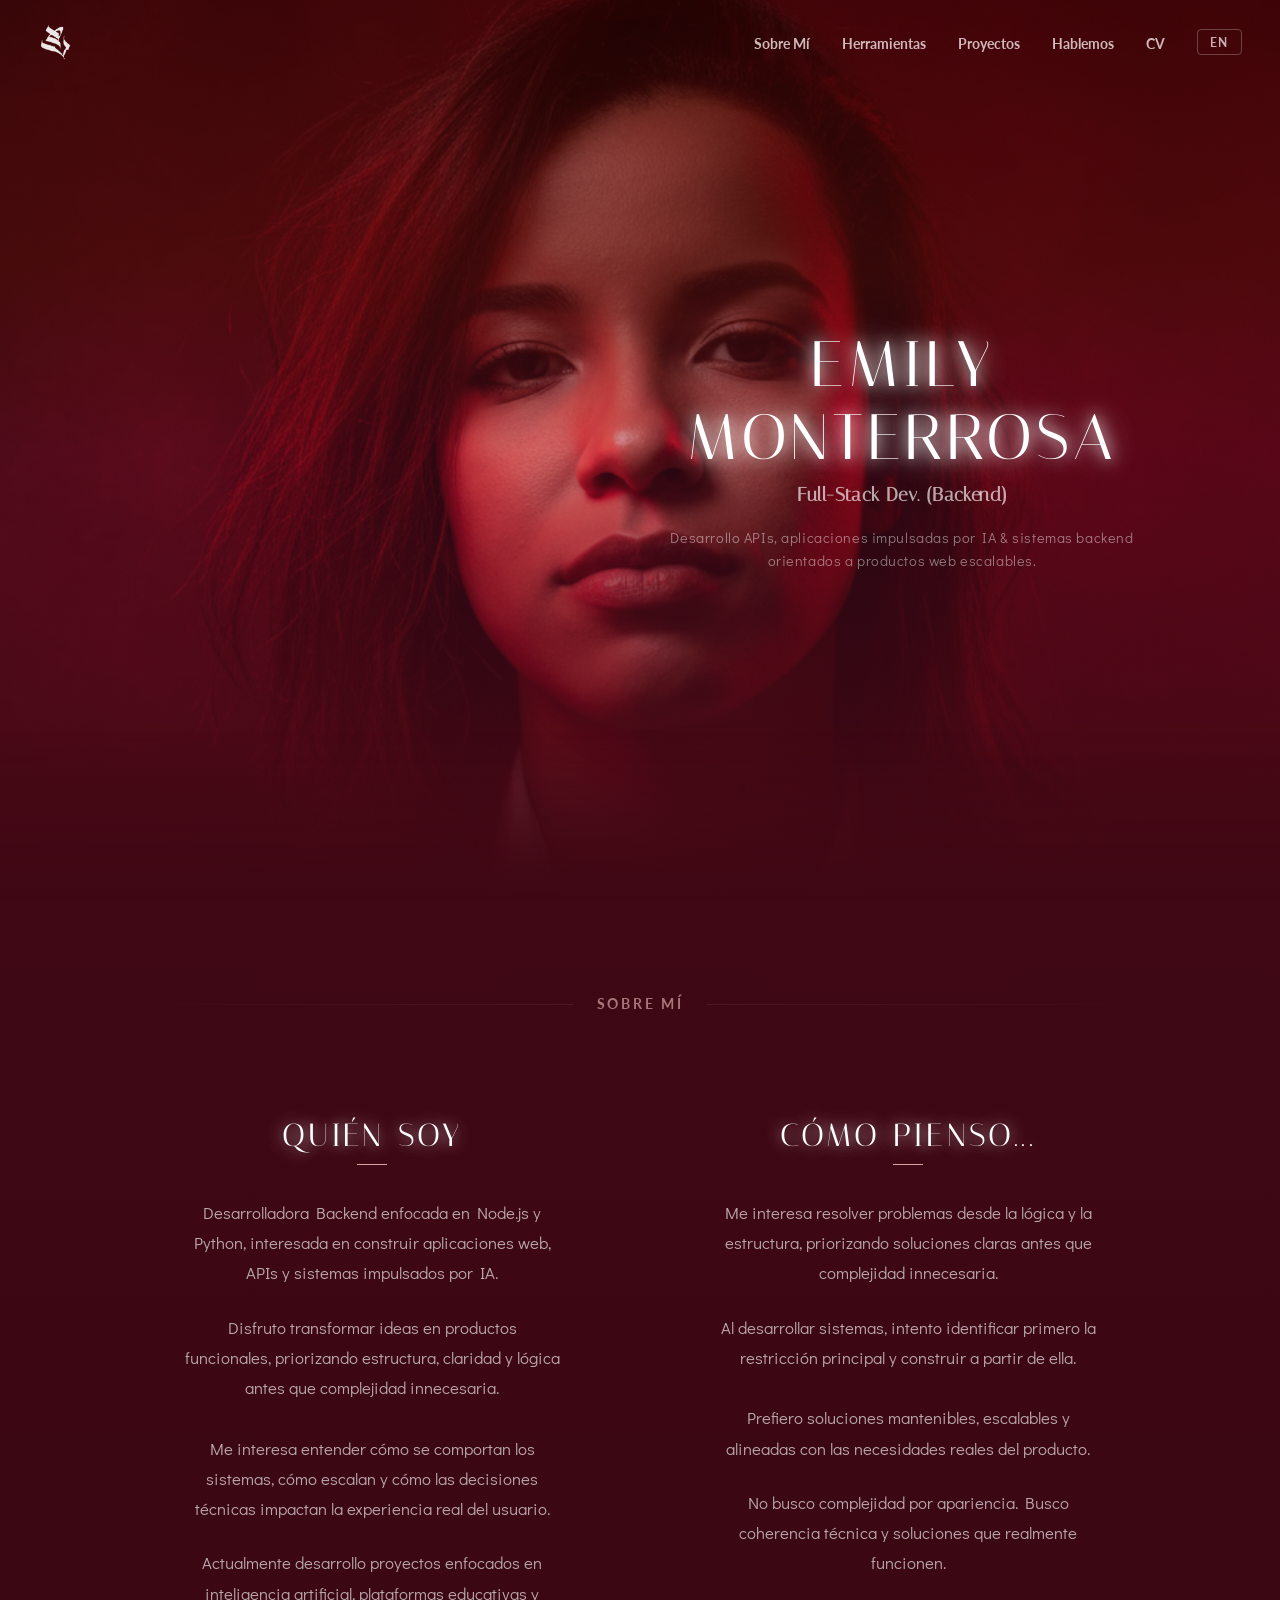
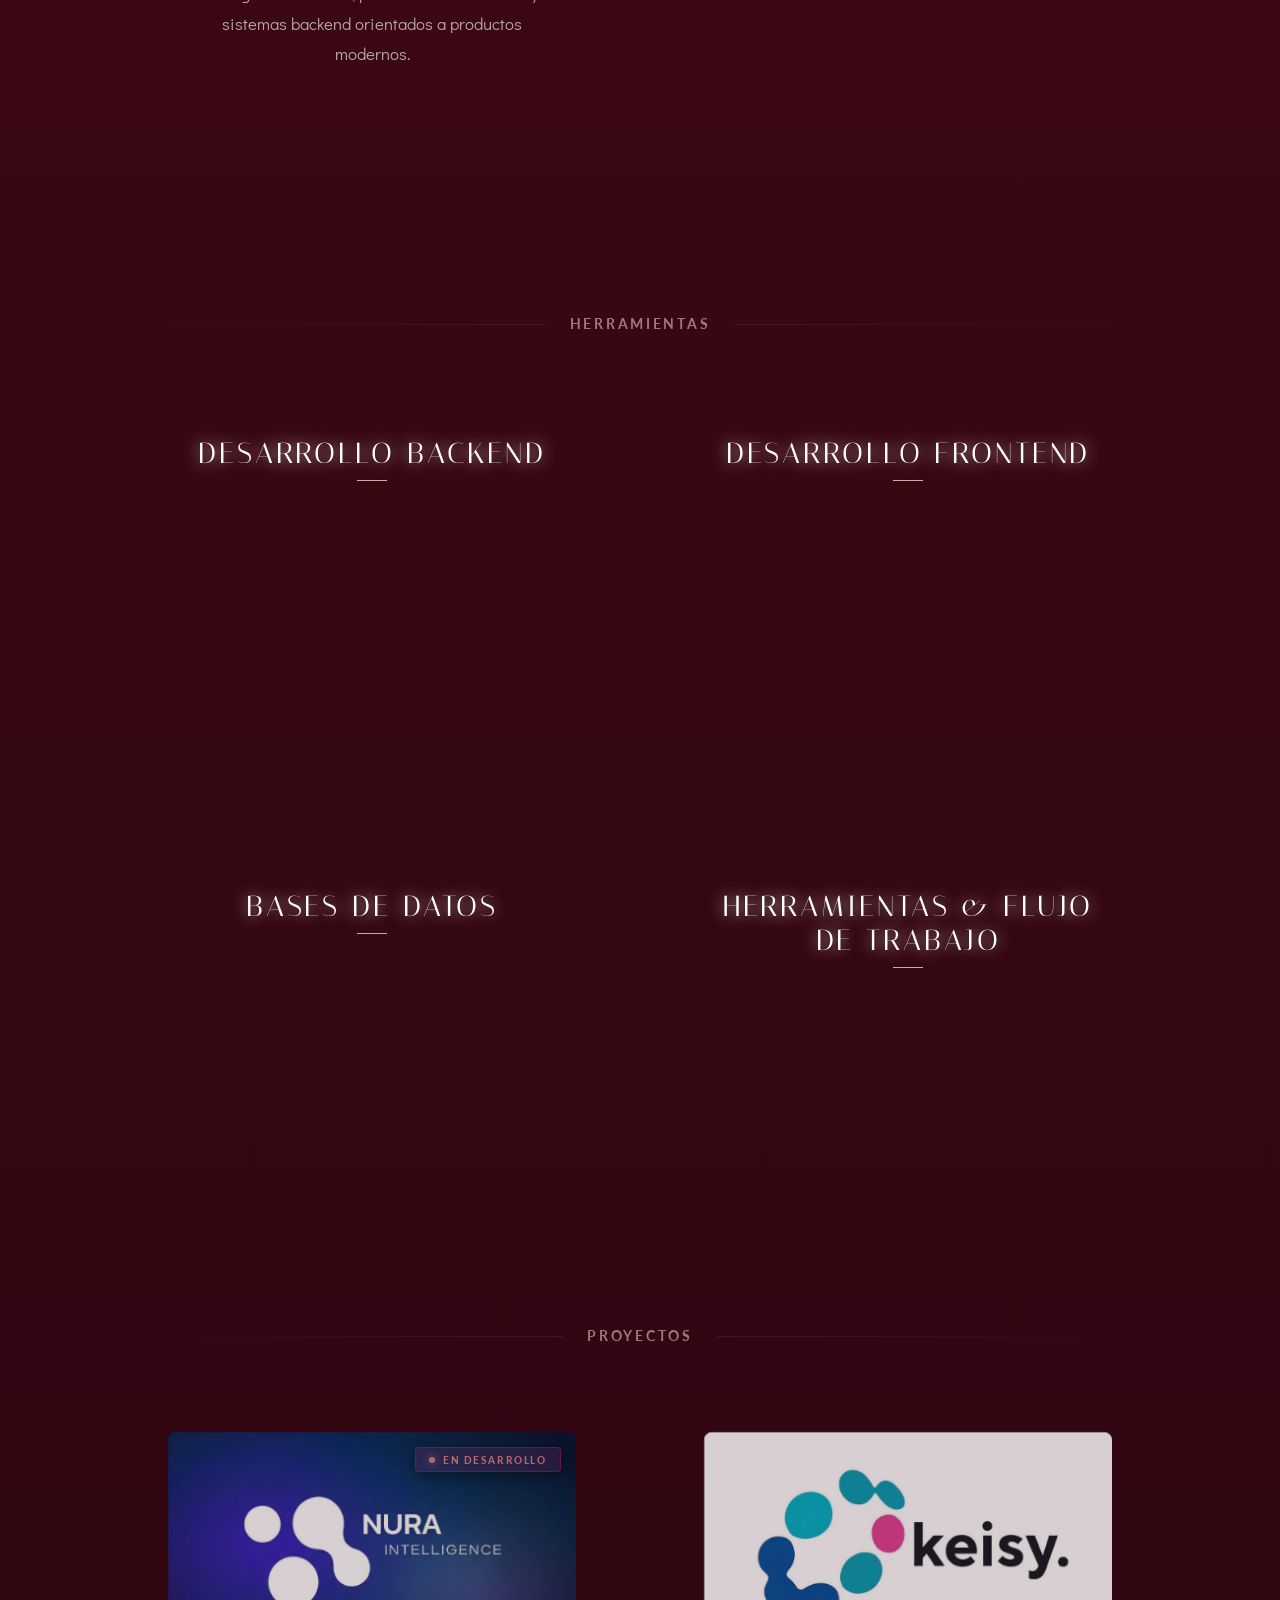
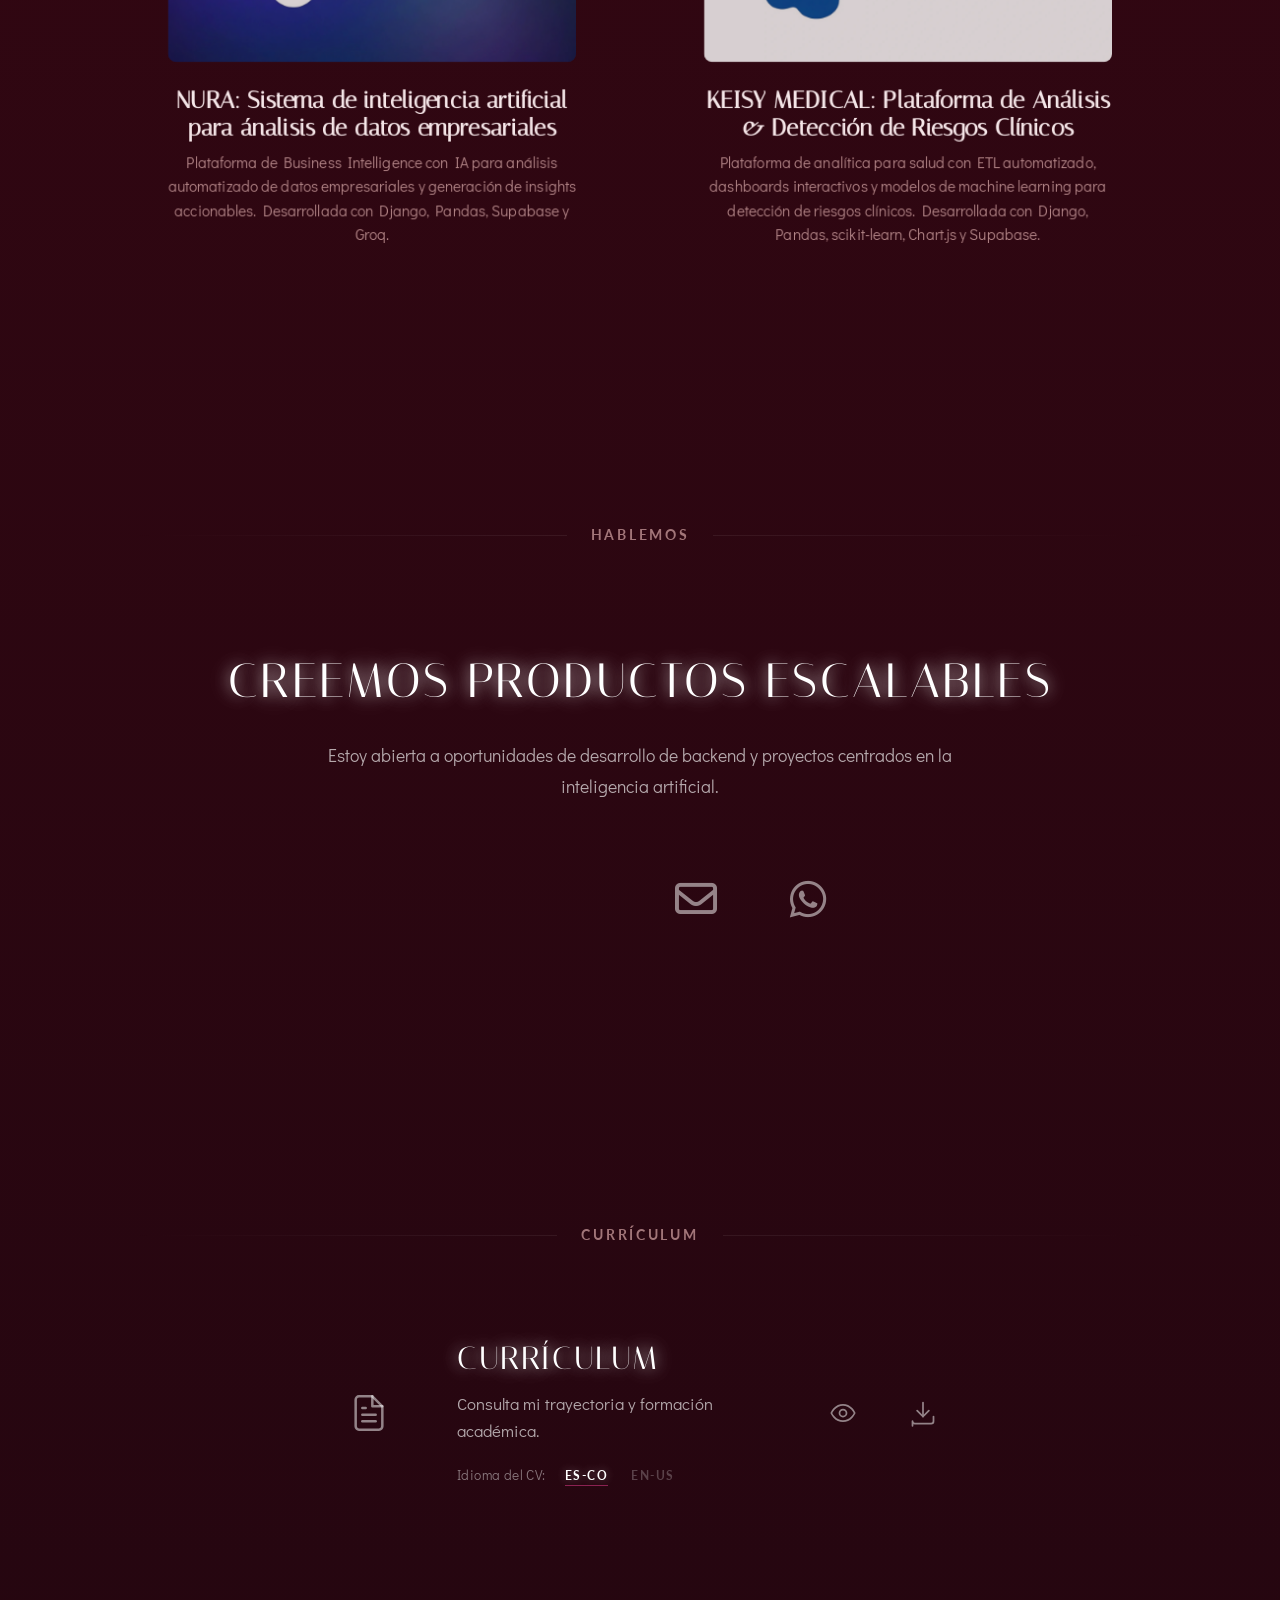
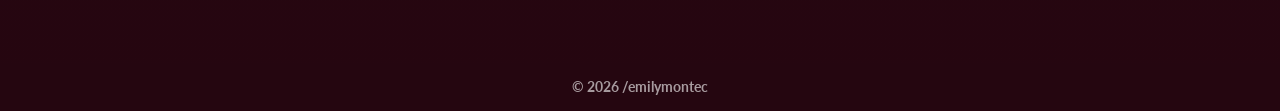
==== commit 20a3ac40: "Correccion general" ====
--- a/index.html
+++ b/index.html
@@ -350,9 +350,9 @@
             </div>
         </section>
 
-        <!-- RESUME -->
+        <!-- CURRÍCULUM -->
         <section class="section resume-section" id="resume">
-            <div class="section-label" data-i18n data-es="HOJA DE VIDA" data-en="RESUME">CURRÍCULUM</div>
+            <div class="section-label" data-i18n data-es="CURRÍCULUM" data-en="CURRÍCULUM">CURRÍCULUM</div>
             <div class="container resume-container">
                 <div class="resume-card">
                     <div class="resume-icon">
@@ -366,7 +366,7 @@
                         </svg>
                     </div>
                     <div class="resume-content">
-                        <h3 data-i18n data-es="Hoja de Vida" data-en="Resume / CV">Hoja de Vida</h3>
+                        <h3 data-i18n data-es="Currículum" data-en="Currículum">Currículum</h3>
                         <p data-i18n data-es="Consulta mi trayectoria y formación académica."
                             data-en="Review my career path and academic background.">
                             Consulta mi trayectoria y formación académica.
@@ -374,8 +374,8 @@
                         <div class="resume-lang-toggle">
                             <span data-i18n data-es="Idioma del CV:" data-en="CV Language:" class="resume-lang-label">Idioma del CV:</span>
                             <div class="resume-lang-options">
-                                <button class="resume-lang-btn active" data-cv-lang="es" aria-label="CV en Español"><span class="resume-lang-text">ES</span></button>
-                                <button class="resume-lang-btn" data-cv-lang="en" aria-label="CV in English"><span class="resume-lang-text">EN</span></button>
+                                <button class="resume-lang-btn active" data-cv-lang="es" aria-label="CV en Español"><span class="resume-lang-text">ES-CO</span></button>
+                                <button class="resume-lang-btn" data-cv-lang="en" aria-label="CV in English"><span class="resume-lang-text">EN-US</span></button>
                             </div>
                         </div>
                     </div>
--- a/styles/projects.css
+++ b/styles/projects.css
@@ -250,6 +250,70 @@
     object-fit: cover;
 }
 
+/* DETAIL CAROUSEL */
+.detail-image-container .detail-carousel-img {
+    position: absolute;
+    left: 0;
+    width: 100%;
+    height: 140%;
+    object-fit: cover;
+    opacity: 0;
+    filter: blur(20px);
+    transition: none;
+}
+
+.detail-image-container .detail-carousel-img:first-child {
+    opacity: 1;
+    filter: blur(0);
+    animation: detailPanFirst 5.5s cubic-bezier(0.16, 1, 0.3, 1) forwards;
+}
+
+.detail-image-container .detail-carousel-img.active {
+    animation: detailPanIn 5.5s cubic-bezier(0.16, 1, 0.3, 1) forwards;
+}
+
+.detail-image-container .detail-carousel-img.exit {
+    animation: detailBlurOut 0.9s cubic-bezier(0.16, 1, 0.3, 1) forwards;
+}
+
+@keyframes detailPanFirst {
+    0% {
+        top: 0%;
+    }
+    100% {
+        top: -40%;
+    }
+}
+
+@keyframes detailPanIn {
+    0% {
+        opacity: 0;
+        filter: blur(20px);
+        top: 0%;
+    }
+    18% {
+        opacity: 1;
+        filter: blur(0);
+        top: 0%;
+    }
+    100% {
+        opacity: 1;
+        filter: blur(0);
+        top: -40%;
+    }
+}
+
+@keyframes detailBlurOut {
+    0% {
+        opacity: 1;
+        filter: blur(0);
+    }
+    100% {
+        opacity: 0;
+        filter: blur(20px);
+    }
+}
+
 .detail-title-section h2 {
     font-size: 2.5rem;
     color: #fff;
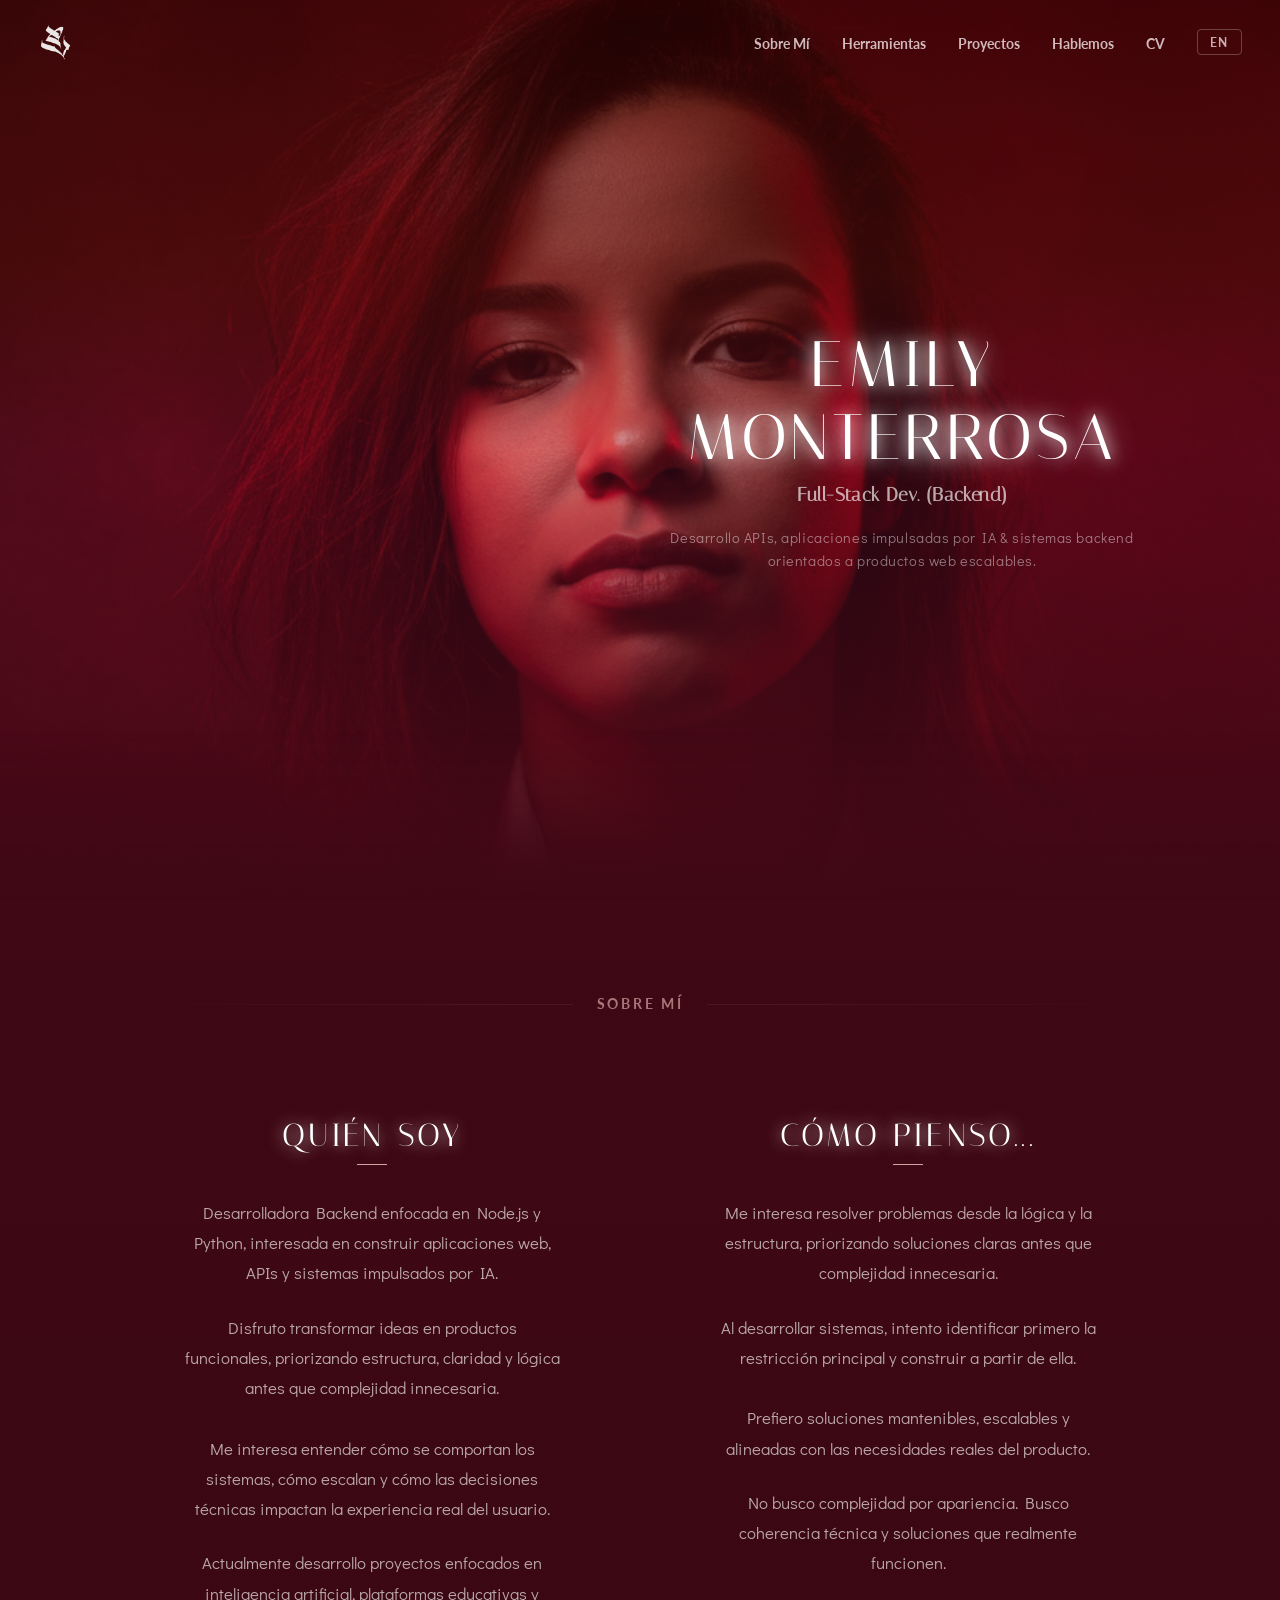
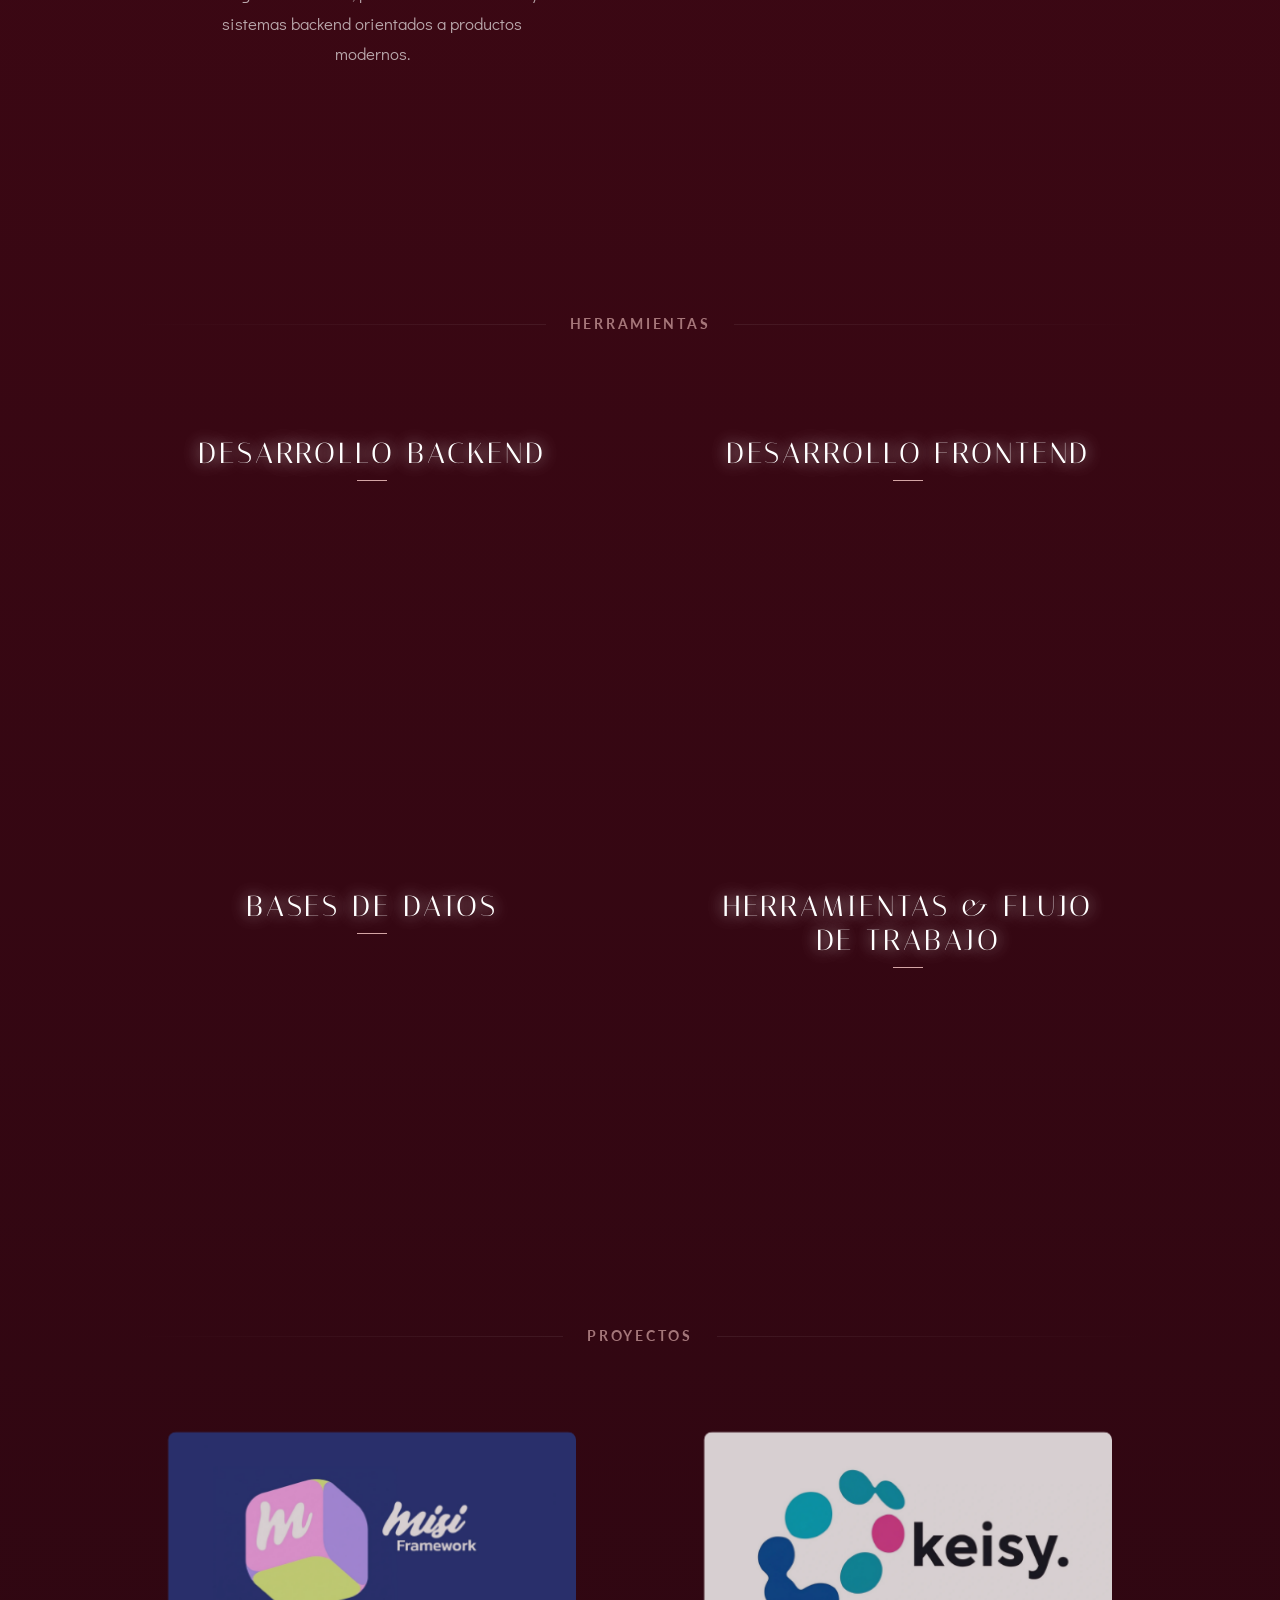
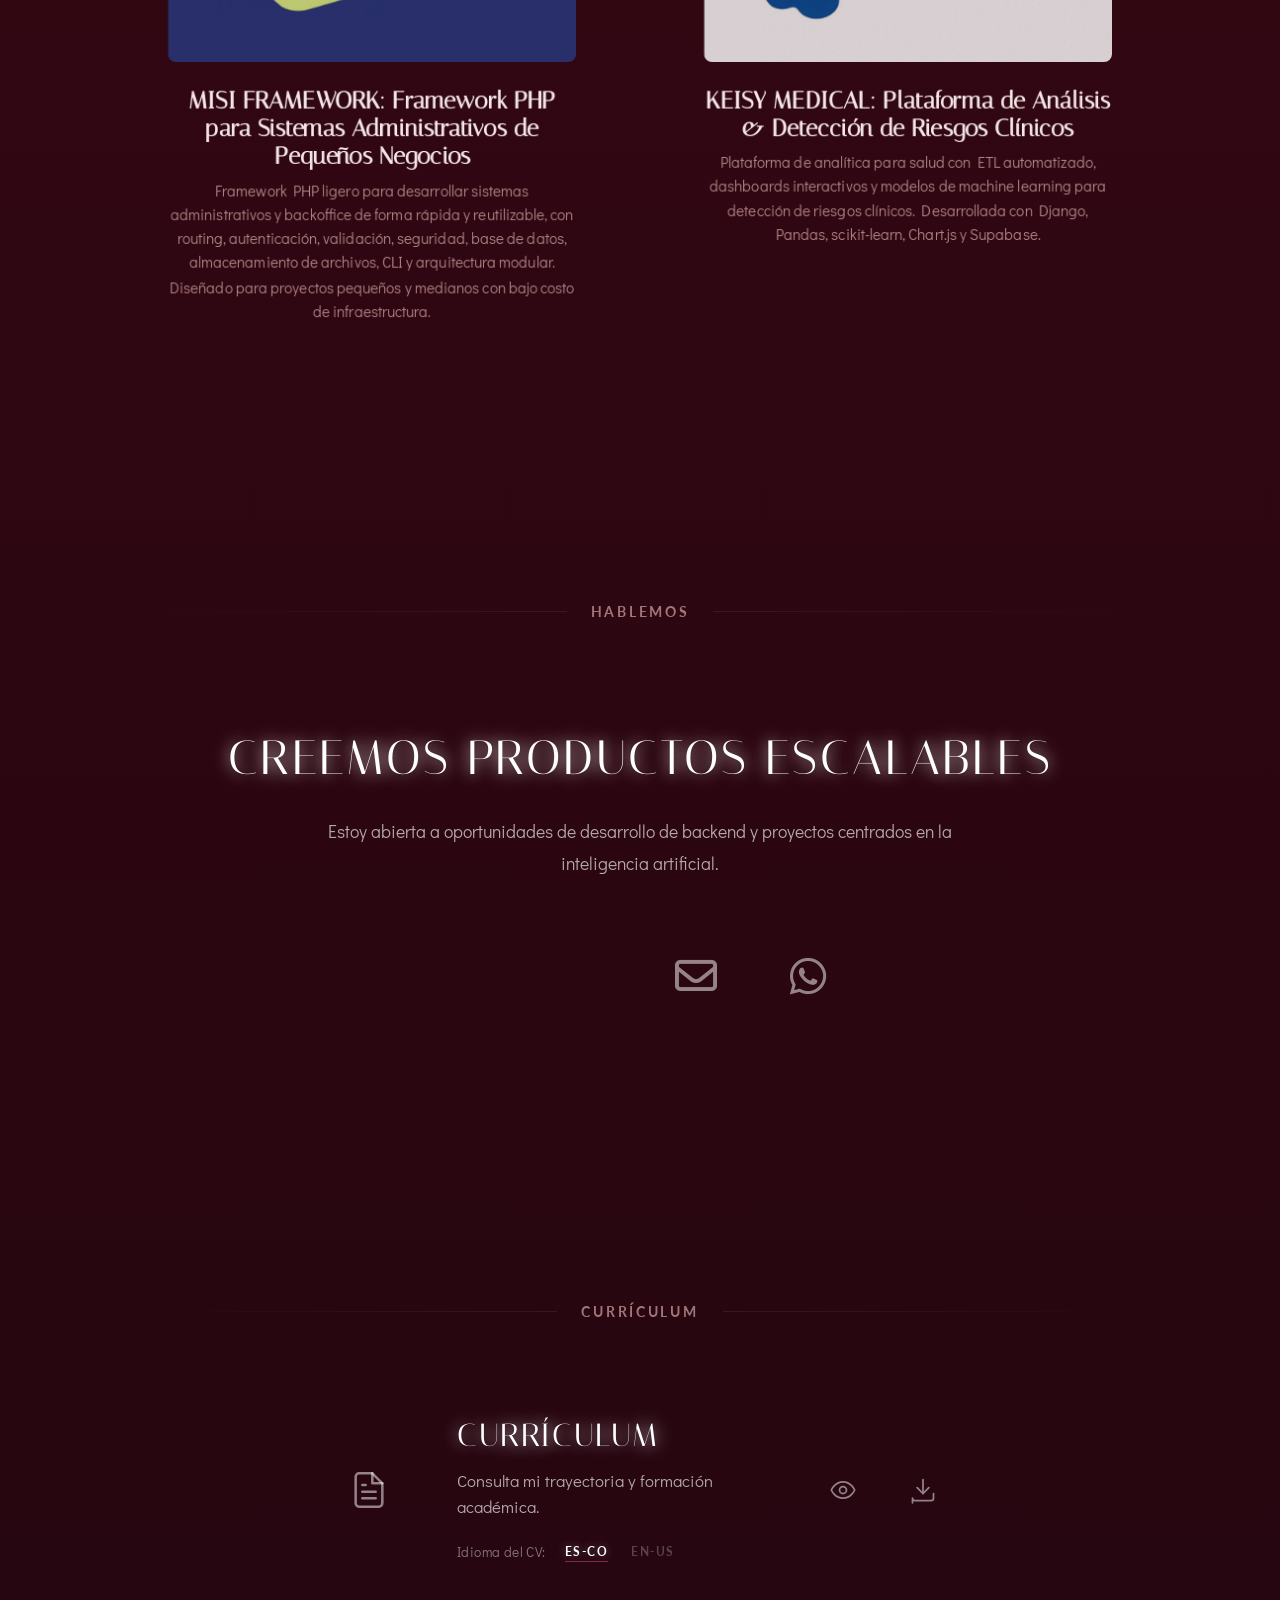
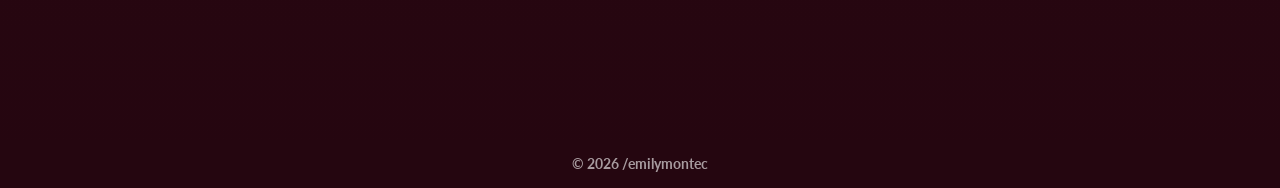
==== commit d3d7c9d0: "Add info" ====
--- a/index.html
+++ b/index.html
@@ -231,12 +231,13 @@
             <div class="container">
                 <!-- Grid de proyectos -->
                 <div class="projects-grid" id="projectsGrid">
-                    <div class="project-card" onclick="showDetail('nura')"
+                    <!--
+                    <div class="project-card" onclick="showDetail('nura-intelligence')"
                         data-tooltip-es="Click para ver más" 
                         data-tooltip-en="Click to see more"
                         data-tooltip="Click para ver más">
                         <div class="project-image">
-                            <img src="./assets/images/projects/nura/nura.jpg" alt="NURA-INTELLIGENCE">
+                            <img src="./assets/images/projects/nura-intelligence/nura-intelligence.jpg" alt="NURA-INTELLIGENCE">
                         </div>
                         <div class="project-info">
                             <h3 data-i18n data-es="NURA: Sistema de inteligencia artificial para ánalisis de datos empresariales" data-en="NURA: Artificial Intelligence System for Business Data Analysis">NURA: Sistema de inteligencia artificial para análisis de datos empresariales</h3>
@@ -247,7 +248,6 @@
                             </p>
                         </div>
                     </div>
-                    <!--
                     <div class="project-card" onclick="showDetail('github-wrapped')" 
                         data-tooltip-es="Click para ver más" 
                         data-tooltip-en="Click to see more"
@@ -265,6 +265,22 @@
                         </div>
                     </div>
                     -->
+                    <div class="project-card" onclick="showDetail('misi-framework')"
+                        data-tooltip-es="Click para ver más" 
+                        data-tooltip-en="Click to see more"
+                        data-tooltip="Click para ver más">
+                        <div class="project-image">
+                            <img src="./assets/images/projects/misi-framework/misi-framework.jpg" alt="MISI-FRAMEWORK">
+                        </div>
+                        <div class="project-info">
+                            <h3 data-i18n data-es="MISI FRAMEWORK: Framework PHP para Sistemas Administrativos de Pequeños Negocios" data-en="MISI FRAMEWORK: A PHP Framework for Small Business Management Systems">MISI FRAMEWORK: Framework PHP para Sistemas Administrativos de Pequeños Negocios</h3>
+                            <p data-i18n-html
+                                data-html-es="Framework PHP ligero para desarrollar sistemas administrativos y backoffice de forma rápida y reutilizable, con routing, autenticación, validación, seguridad, base de datos, almacenamiento de archivos, CLI y arquitectura modular. Diseñado para proyectos pequeños y medianos con bajo costo de infraestructura."
+                                data-html-en="A lightweight PHP framework for quickly developing reusable administrative and back-office systems, featuring routing, authentication, validation, security, database support, file storage, CLI, and a modular architecture. Designed for small and medium-sized projects with low infrastructure costs.">
+                                Framework PHP ligero para desarrollar sistemas administrativos y backoffice de forma rápida y reutilizable, con routing, autenticación, validación, seguridad, base de datos, almacenamiento de archivos, CLI y arquitectura modular. Diseñado para proyectos pequeños y medianos con bajo costo de infraestructura.
+                            </p>
+                        </div>
+                    </div>
                     <div class="project-card" onclick="showDetail('keisy-medical')"
                         data-tooltip-es="Click para ver más" 
                         data-tooltip-en="Click to see more"
--- a/styles/projects.css
+++ b/styles/projects.css
@@ -254,8 +254,10 @@
 .detail-image-container .detail-carousel-img {
     position: absolute;
     left: 0;
-    width: 100%;
-    height: 140%;
+    top: 0;
+    width: 100%;
+    height: auto;
+    min-height: 100%;
     object-fit: cover;
     opacity: 0;
     filter: blur(20px);
@@ -278,10 +280,10 @@
 
 @keyframes detailPanFirst {
     0% {
-        top: 0%;
+        transform: translateY(0);
     }
     100% {
-        top: -40%;
+        transform: translateY(var(--pan-y, 0px));
     }
 }
 
@@ -289,17 +291,17 @@
     0% {
         opacity: 0;
         filter: blur(20px);
-        top: 0%;
+        transform: translateY(0);
     }
     18% {
         opacity: 1;
         filter: blur(0);
-        top: 0%;
+        transform: translateY(0);
     }
     100% {
         opacity: 1;
         filter: blur(0);
-        top: -40%;
+        transform: translateY(var(--pan-y, 0px));
     }
 }
 
@@ -307,10 +309,12 @@
     0% {
         opacity: 1;
         filter: blur(0);
+        transform: translateY(var(--pan-y, 0px));
     }
     100% {
         opacity: 0;
         filter: blur(20px);
+        transform: translateY(var(--pan-y, 0px));
     }
 }
 
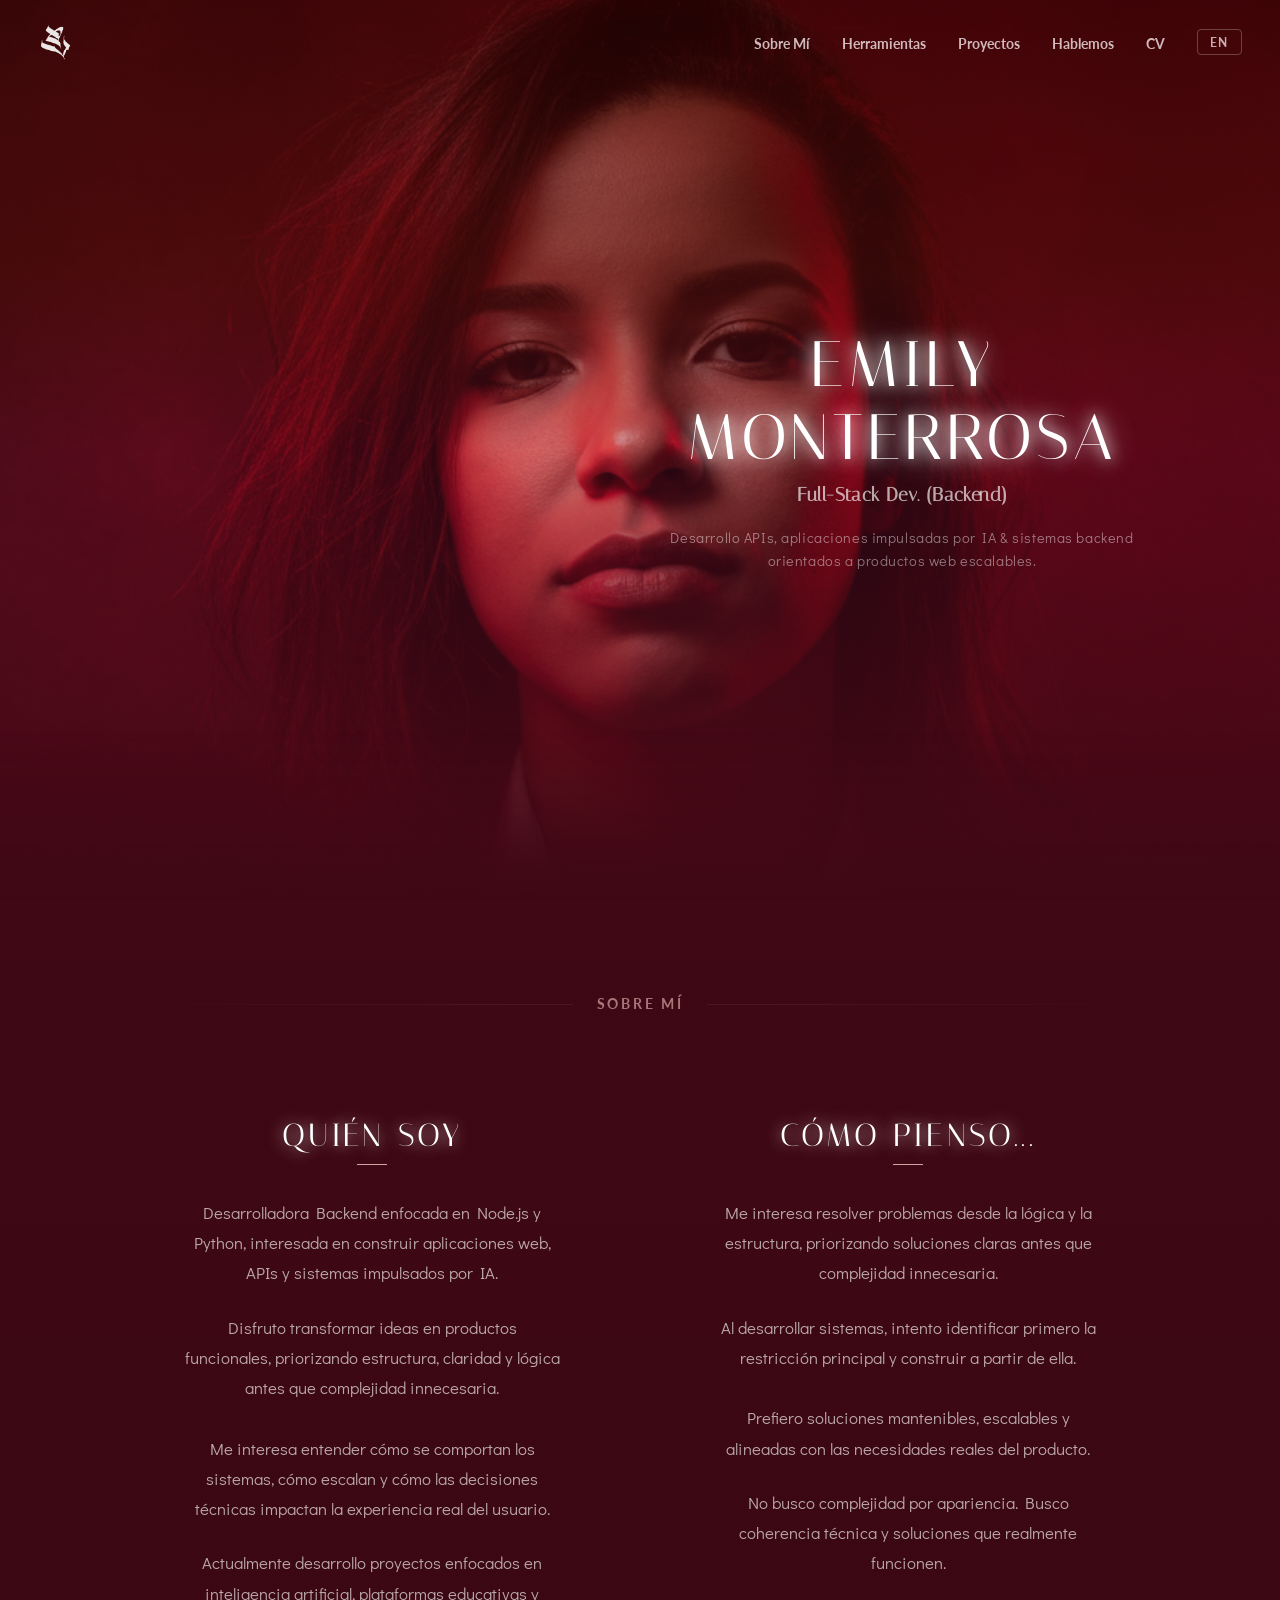
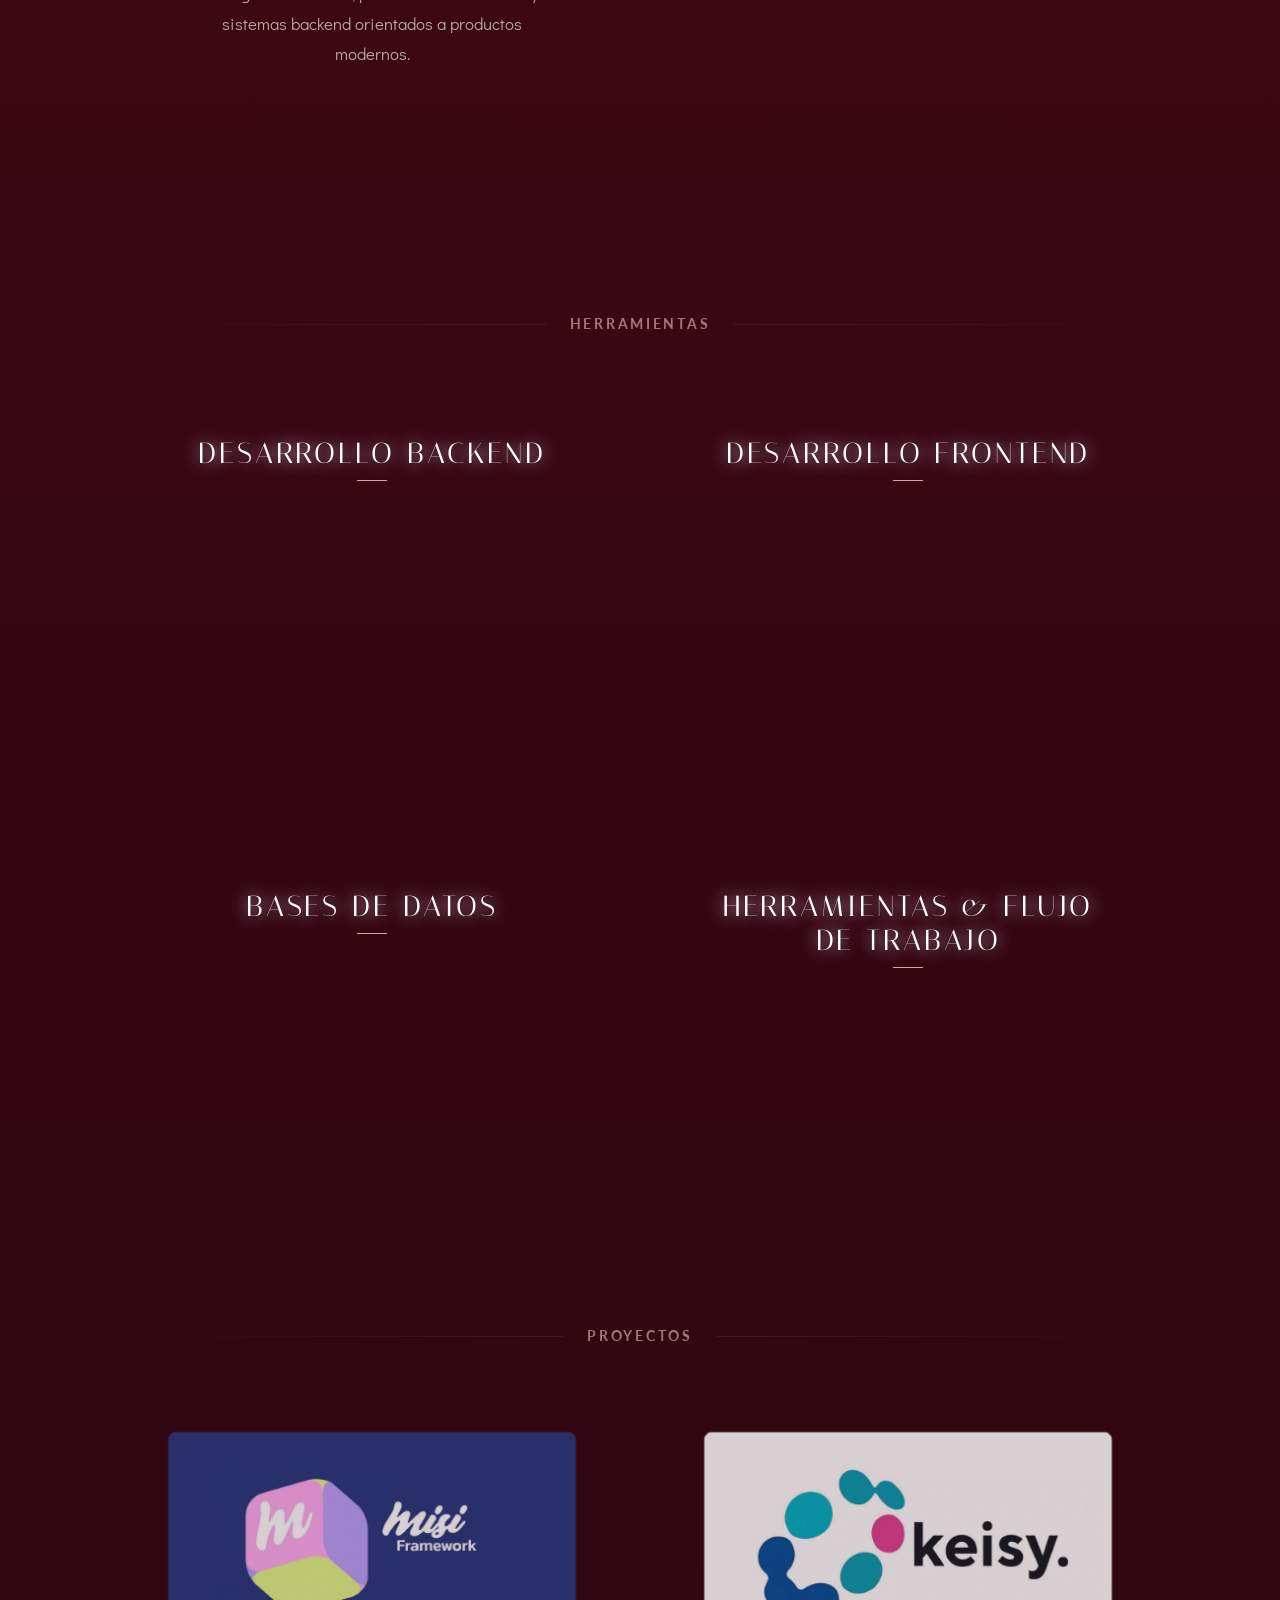
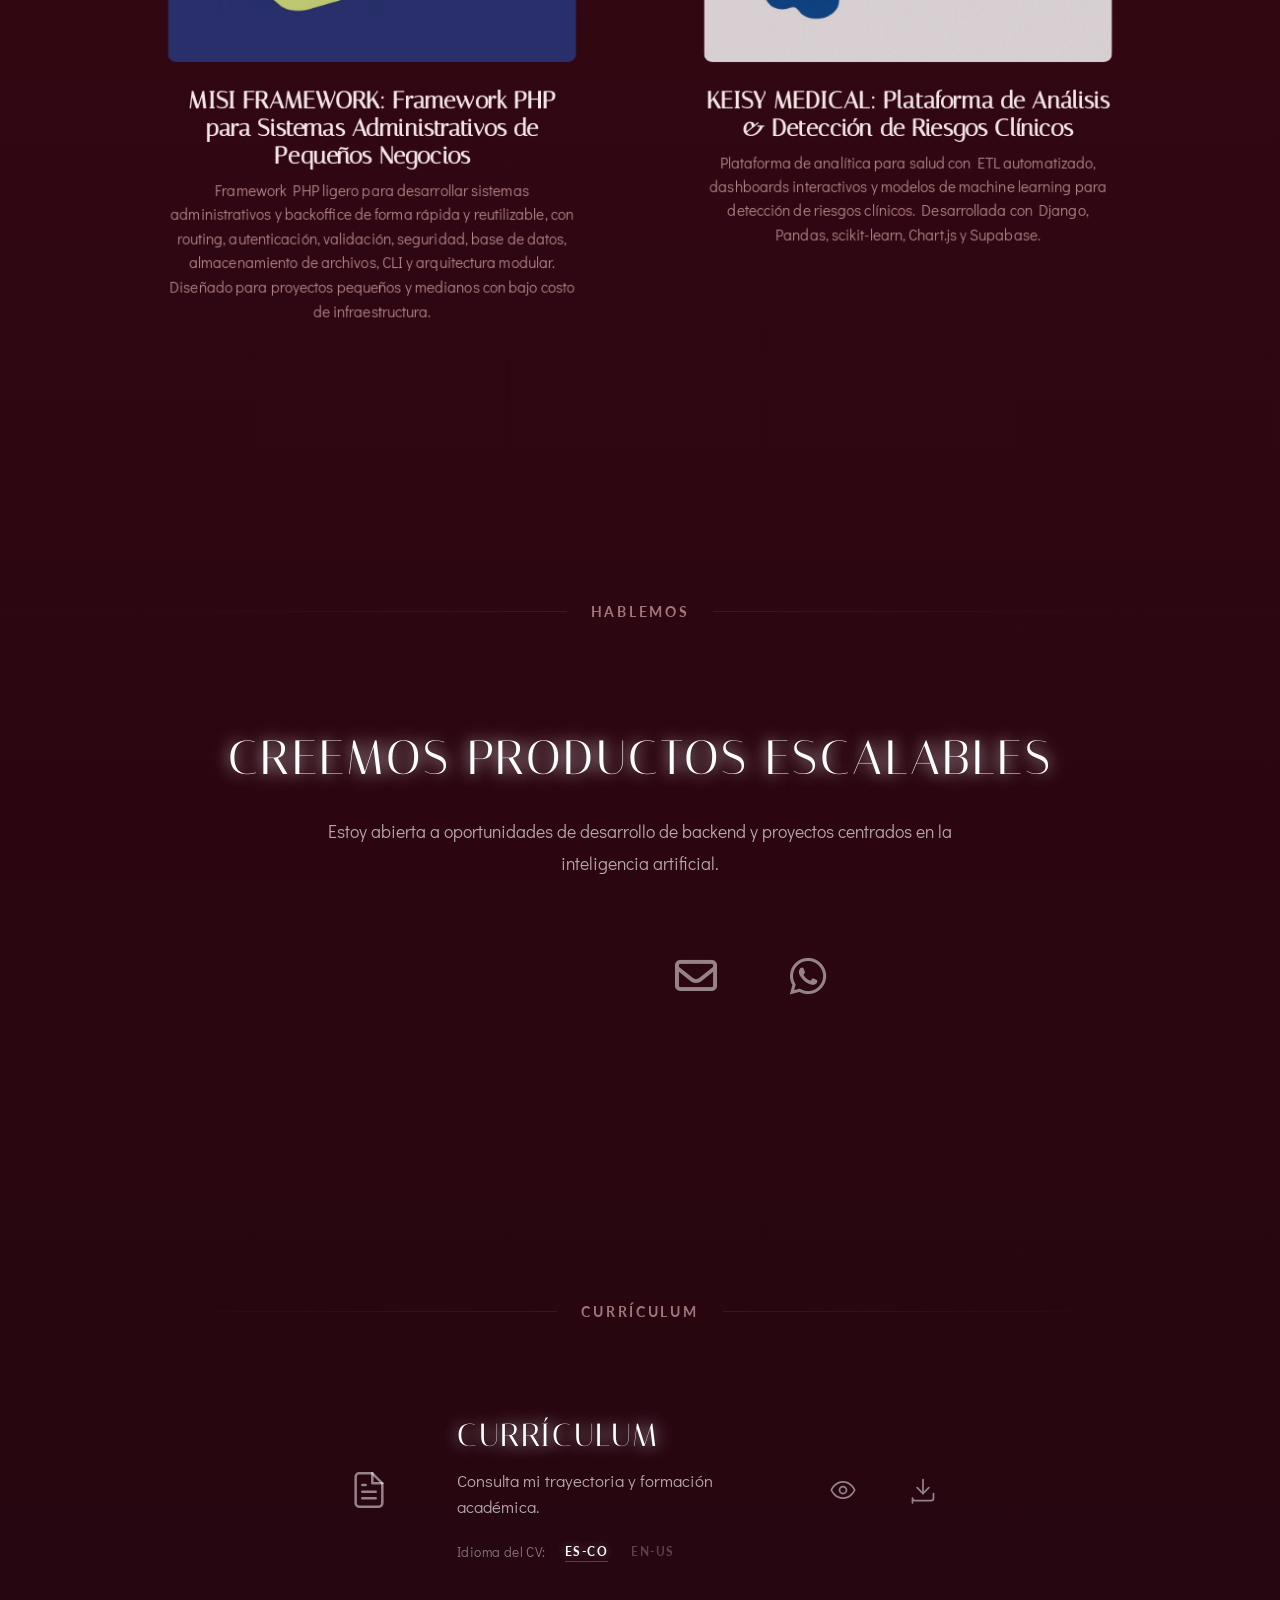
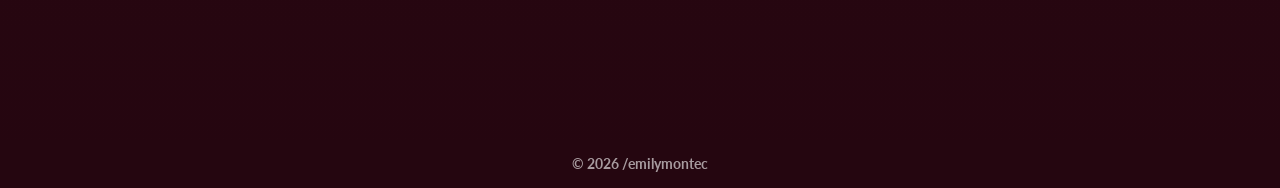
==== commit c6306c39: "Correccion general" ====
--- a/index.html
+++ b/index.html
@@ -1,61 +1,61 @@
 <!DOCTYPE html>
 <html lang="es">
 
-<head>
-    <meta charset="UTF-8">
-    <meta name="viewport" content="width=device-width, initial-scale=1.0">
-    <meta name="description"
+    <head>
+        <meta charset="UTF-8">
+        <meta name="viewport" content="width=device-width, initial-scale=1.0">
+        <meta name="description"
         content="Emily Monterrosa — Desarrollador backend especializado en Node.js y Python. Portafolio con aplicaciones basadas en inteligencia artificial, API, sistemas backend y proyectos web escalables.">
-    <link rel="stylesheet" href="./styles/main.css">
-    <link rel="stylesheet" href="./styles/about.css">
-    <link rel="stylesheet" href="./styles/stack.css">
-    <title>Emily Monterrosa | Backend Dev. Portfolio</title>
-    <link rel="icon" type="image/png" href="./assets/icons/logo.png">
-    <link
+        <link rel="stylesheet" href="./styles/main.css">
+        <link rel="stylesheet" href="./styles/about.css">
+        <link rel="stylesheet" href="./styles/stack.css">
+        <title>Emily Monterrosa | Backend Dev. Portfolio</title>
+        <link rel="icon" type="image/png" href="./assets/icons/logo.png">
+        <link
         href="https://fonts.googleapis.com/css2?family=Italiana&family=Didact+Gothic&family=Lato:wght@400;700&display=swap"
         rel="stylesheet">
-    <link rel="stylesheet" type='text/css' href="https://cdn.jsdelivr.net/gh/devicons/devicon@latest/devicon.min.css" />
-    <link rel="stylesheet" href="./styles/projects.css">
-    <link rel="stylesheet" href="./styles/contact.css">
-    <link rel="stylesheet" href="./styles/resume.css">
-    <link rel="stylesheet" href="https://cdnjs.cloudflare.com/ajax/libs/font-awesome/6.5.1/css/all.min.css">
-</head>
-
-<body>
-
-    <div id="content-wrapper">
-        <nav>
-            <div class="logo">
-                <img src="./assets/icons/logo.png" alt="Logo">
-            </div>
-            <div class="nav-right">
-                <ul>
-                    <li><a href="#about" data-i18n data-es="Sobre Mí" data-en="'Bout Me">Sobre Mí</a></li>
-                    <li><a href="#stack" data-i18n data-es="Herramientas" data-en="Tools">Herramientas</a></li>
-                    <li><a href="#projects" data-i18n data-es="Proyectos" data-en="Projects">Proyectos</a></li>
-                    <li><a href="#contact" data-i18n data-es="Hablemos" data-en="Let's Talk">Hablemos</a></li>
-                    <li><a href="#resume" data-i18n data-es="CV" data-en="CV">CV</a></li>
-                </ul>
-                <!-- Language Switcher -->
-                <button id="lang-toggle" class="lang-btn" aria-label="Switch to English">EN</button>
-            </div>
-        </nav>
-
-        <!-- HERO -->
-        <section class="hero">
-
-            <div class="hero-image">
-                <img src="./assets/images/photo.jpg" alt="Profile">
-            </div>
-
-            <div class="hero-content">
-                <h1>
-                    Emily
-                    Monterrosa
-                </h1>
-                <h2 data-i18n data-es="Full-Stack Dev. (Backend)" data-en="Full-Stack Dev. (Backend)">Full-Stack Dev. (Backend)
-                </h2>
-                <span data-i18n data-es="Desarrollo APIs, aplicaciones impulsadas por IA & sistemas backend orientados a productos web escalables."
+        <link rel="stylesheet" type='text/css' href="https://cdn.jsdelivr.net/gh/devicons/devicon@latest/devicon.min.css" />
+        <link rel="stylesheet" href="./styles/projects.css">
+        <link rel="stylesheet" href="./styles/contact.css">
+        <link rel="stylesheet" href="./styles/resume.css">
+        <link rel="stylesheet" href="https://cdnjs.cloudflare.com/ajax/libs/font-awesome/6.5.1/css/all.min.css">
+    </head>
+
+    <body>
+
+        <div id="content-wrapper">
+            <nav>
+                <div class="logo">
+                    <img src="./assets/icons/logo.png" alt="Logo">
+                </div>
+                <div class="nav-right">
+                    <ul>
+                        <li><a href="#about" data-i18n data-es="Sobre Mí" data-en="'Bout Me">Sobre Mí</a></li>
+                        <li><a href="#stack" data-i18n data-es="Herramientas" data-en="Tools">Herramientas</a></li>
+                        <li><a href="#projects" data-i18n data-es="Proyectos" data-en="Projects">Proyectos</a></li>
+                        <li><a href="#contact" data-i18n data-es="Hablemos" data-en="Let's Talk">Hablemos</a></li>
+                        <li><a href="#resume" data-i18n data-es="CV" data-en="CV">CV</a></li>
+                    </ul>
+                    <!-- Language Switcher -->
+                    <button id="lang-toggle" class="lang-btn" aria-label="Switch to English">EN</button>
+                </div>
+            </nav>
+
+            <!-- HERO -->
+            <section class="hero">
+
+                <div class="hero-image">
+                    <img src="./assets/images/photo.jpg" alt="Profile">
+                </div>
+
+                <div class="hero-content">
+                    <h1>
+                        Emily
+                        Monterrosa
+                    </h1>
+                    <h2 data-i18n data-es="Full-Stack Dev. (Backend)" data-en="Full-Stack Dev. (Backend)">Full-Stack Dev. (Backend)
+                    </h2>
+                    <span data-i18n data-es="Desarrollo APIs, aplicaciones impulsadas por IA & sistemas backend orientados a productos web escalables."
                     data-en="Development of APIs, AI-powered applications, & scalable backend systems.">
                     Desarrollo APIs, aplicaciones impulsadas por IA y sistemas backend orientados a productos web escalables.
                 </span>
@@ -73,7 +73,7 @@
 
                 <div class="card">
                     <h2 data-i18n data-es="Quién Soy" data-en="Who I Am">Quién Soy</h2>
-                    <p data-i18n 
+                    <p data-i18n
                     data-es="Desarrolladora Backend enfocada en Node.js y Python, interesada en construir aplicaciones web, APIs y sistemas impulsados por IA."
                     data-en="Backend Developer focused on Node.js and Python, interested in building web applications, APIs and AI-powered systems.">
                     Desarrolladora Backend enfocada en Node.js y Python, interesada en construir aplicaciones web, APIs y sistemas impulsados por IA.
@@ -85,350 +85,388 @@
                 Disfruto transformar ideas en productos funcionales, priorizando estructura, claridad y lógica antes que complejidad innecesaria.
 
                 Me interesa entender cómo se comportan los sistemas, cómo escalan y cómo las decisiones técnicas impactan la experiencia real del usuario.
-                </p>
-
-                <p data-i18n
-                data-es="Actualmente desarrollo proyectos enfocados en inteligencia artificial, plataformas educativas y sistemas backend orientados a productos modernos."
-                data-en="Currently building projects focused on artificial intelligence, educational platforms and backend systems for modern products.">
-                Actualmente desarrollo proyectos enfocados en inteligencia artificial, plataformas educativas y sistemas backend orientados a productos modernos.
-                </p>
-                </div>
-
-                <div class="card">
-                    <h2 data-i18n data-es="Cómo Pienso..." data-en="How I Think">Cómo Pienso</h2>
-                    <p data-i18n
-                    data-es="Me interesa resolver problemas desde la lógica y la estructura, priorizando soluciones claras antes que complejidad innecesaria."
-                    data-en="I'm interested in solving problems through logic and structure, prioritizing clear solutions over unnecessary complexity.">
-                    Me interesa resolver problemas desde la lógica y la estructura, priorizando soluciones claras antes que complejidad innecesaria.
-                    </p>
-
-                    <p data-i18n-html
-                    data-html-es="Al desarrollar sistemas, intento identificar primero la restricción principal y construir a partir de ella.<br><br>Prefiero soluciones mantenibles, escalables y alineadas con las necesidades reales del producto."
-                    data-html-en="When building systems, I try to identify the main constraint first and build around it.<br><br>I prefer maintainable, scalable solutions aligned with real product needs.">
-                    Al desarrollar sistemas, intento identificar primero la restricción principal y construir a partir de ella.
-
-                    Prefiero soluciones mantenibles, escalables y alineadas con las necesidades reales del producto.
-                    </p>
-
-                    <p data-i18n
-                    data-es="No busco complejidad por apariencia. Busco coherencia técnica y soluciones que realmente funcionen."
-                    data-en="I don't pursue complexity for appearance. I pursue technical coherence and solutions that genuinely work.">
-                    No busco complejidad por apariencia. Busco coherencia técnica y soluciones que realmente funcionen.
-                    </p>    
-
-                </div>
-
-            </div>
-
-        </section>
-
-        <!-- STACK -->
-        <section class="section stack-section" id="stack">
-            <div class="section-label" data-i18n data-es="HERRAMIENTAS" data-en="TOOLS">
-                HERRAMIENTAS
-            </div>
-            <div class="container stack-container">
-
-                <div class="card stack-card">
-                    <h2 data-i18n data-es="Desarrollo Backend" data-en="Backend Dev.">Desarrollo Backend</h2>
-
-                    <div class="stack-icons">
-                        <div class="stack-icon" data-tooltip-es="API REST, sistemas de autenticación y desarrollo de back-end escalable."
-                            data-tooltip-en="REST APIs, authentication systems and scalable backend development."
-                            data-tooltip="API REST, sistemas de autenticación y desarrollo de back-end escalable.">
-                            <i class="devicon-django-plain"></i>
-                        </div>
-                        <div class="stack-icon"
-                            data-tooltip-es="Desarrollo rápido de back-end para aplicaciones web y API escalables."
-                            data-tooltip-en="Fast backend development for scalable web applications and APIs."
-                            data-tooltip="Desarrollo rápido de back-end para aplicaciones web y API escalables.">
-                            <i class="devicon-nodejs-plain"></i>
-                        </div>
-                        <div class="stack-icon" data-tooltip-es="Framework minimalista para APIs REST y arquitectura backend flexible."
-                            data-tooltip-en="Minimalistic framework for RESTful APIs and flexible backend architecture."
-                            data-tooltip="Framework minimalista para APIs REST y arquitectura backend flexible.">
-                            <i class="devicon-express-original"></i>
-                        </div>
-                        <div class="stack-icon exploring" data-tooltip-es="Explorando arquitectura backend empresarial y sistemas de alta escalabilidad."
-                            data-tooltip-en="Exploring enterprise backend architecture and scalable systems."
-                            data-tooltip="Explorando arquitectura backend empresarial y sistemas de alta escalabilidad.">
-                            <i class="devicon-spring-plain"></i>
-                        </div>
-                    </div>
-                </div>
-
-                <div class="card stack-card">
-                    <h2 data-i18n data-es="Desarrollo Frontend" data-en="Frontend Dev.">Desarrollo Frontend</h2>
-
-                    <div class="stack-icons">
-                        <div class="stack-icon"
-                            data-tooltip-es="Estructura semántica y organización clara de interfaces web."
-                            data-tooltip-en="Semantic core of interfaces web with clear organization and structure."
-                            data-tooltip="Estructura semántica y organización clara de interfaces web.">
-                            <i class="devicon-html5-plain"></i>
-                        </div>
-                        <div class="stack-icon"
-                            data-tooltip-es="Diseño responsivo y construcción de interfaces modernas."
-                            data-tooltip-en="Responsive design and construction of modern interfaces."
-                            data-tooltip="Diseño responsivo y construcción de interfaces modernas.">
-                            <i class="devicon-css3-plain"></i>
-                        </div>
-                        <div class="stack-icon"
-                            data-tooltip-es="Interfaces dinámicas y componentes reutilizables para aplicaciones web."
-                            data-tooltip-en="Dynamic and reusable components for web interfaces."
-                            data-tooltip="Interfaces dinámicas y componentes reutilizables para aplicaciones web.">
-                            <i class="devicon-react-original"></i>
-                        </div>
-                    </div>
-                </div>
-
-                <div class="card stack-card">
-                    <h2 data-i18n data-es="Bases de Datos" data-en="Database Tools">Bases de Datos</h2>
-
-                    <div class="stack-icons">
-                        <div class="stack-icon"
-                            data-tooltip-es="Diseño de bases de datos relacionales, consultas estructuradas y coherencia de los datos."
-                            data-tooltip-en="Relational database design, structured queries and data consistency."
-                            data-tooltip="Diseño de bases de datos relacionales, consultas estructuradas y coherencia de los datos.">
-                            <i class="devicon-postgresql-plain"></i>
-                        </div>
-                        <div class="stack-icon"
-                            data-tooltip-es="Modelado flexible de datos para aplicaciones orientadas a iteración rápida."
-                            data-tooltip-en="Flexible data modeling for applications focused on iteration."
-                            data-tooltip="Modelado flexible de datos para aplicaciones orientadas a iteración rápida.">
-                            <i class="devicon-mongodb-plain"></i>
-                        </div>
-                    </div>
-
-                </div>
-
-                <div class="card stack-card">
-                    <h2 data-i18n data-es="Herramientas & Flujo de Trabajo" data-en="Tools & Workflow">Herramientas & Flujo de Trabajo</h2>
-
-                    <div class="stack-icons">
-                        <div class="stack-icon" data-tooltip-es="Control de versiones y flujo de trabajo colaborativo."
-                            data-tooltip-en="Version control and collaborative workflow."
-                            data-tooltip="Control de versiones y flujo de trabajo colaborativo.">
-                            <i class="devicon-git-plain"></i>
-                        </div>
-                        <div class="stack-icon" data-tooltip-es="Gestión de repositorios, documentación y despliegue de proyectos."
-                            data-tooltip-en="Repository management, documentation, and deployment."
-                            data-tooltip="Gestión de repositorios, documentación y despliegue de proyectos.">
-                            <i class="devicon-github-plain"></i>
-                        </div>
-                    </div>
-                </div>
-
-            </div>
-
-        </section>
-
-        <!-- PROJECTS -->
-        <section class="section projects-section" id="projects">
-            <div class="section-label" data-i18n data-es="PROYECTOS" data-en="Projects">
-                Proyectos
-            </div>
-            <div class="container">
-                <!-- Grid de proyectos -->
-                <div class="projects-grid" id="projectsGrid">
-                    <!--
-                    <div class="project-card" onclick="showDetail('nura-intelligence')"
-                        data-tooltip-es="Click para ver más" 
-                        data-tooltip-en="Click to see more"
-                        data-tooltip="Click para ver más">
-                        <div class="project-image">
-                            <img src="./assets/images/projects/nura-intelligence/nura-intelligence.jpg" alt="NURA-INTELLIGENCE">
-                        </div>
-                        <div class="project-info">
-                            <h3 data-i18n data-es="NURA: Sistema de inteligencia artificial para ánalisis de datos empresariales" data-en="NURA: Artificial Intelligence System for Business Data Analysis">NURA: Sistema de inteligencia artificial para análisis de datos empresariales</h3>
-                            <p data-i18n-html
-                                data-html-es="Plataforma de Business Intelligence con IA para análisis automatizado de datos empresariales y generación de insights accionables. Desarrollada con Django, Pandas, Supabase y Groq."
-                                data-html-en="AI-powered Business Intelligence platform for automated business data analysis and actionable insights generation. Built with Django, Pandas, Supabase, and Groq.">
-                                Plataforma de Business Intelligence con IA para análisis automatizado de datos empresariales y generación de insights accionables. Desarrollada con Django, Pandas, Supabase y Groq.
-                            </p>
-                        </div>
-                    </div>
-                    <div class="project-card" onclick="showDetail('github-wrapped')" 
-                        data-tooltip-es="Click para ver más" 
-                        data-tooltip-en="Click to see more"
-                        data-tooltip="Click para ver más">
-                        <div class="project-image">
-                            <img src="./assets/images/projects/github-wrapped/github-wrapped.jpg" alt="GITHUB-WRAPPED">
-                        </div>
-                        <div class="project-info">
-                            <h3 data-i18n data-es="GitHub Wrapped: Plataforma de visualización de actividad de desarrolladores" data-en="GitHub Wrapped: Developer Activity Visualization Platform">GitHub Wrapped: Plataforma de visualización de actividad de desarrolladores</h3>
-                            <p data-i18n-html
-                                data-html-es="Plataforma de visualización de actividad para desarrolladores inspirada en Spotify Wrapped, enfocada en métricas de productividad, commits, lenguajes y estadísticas obtenidas desde GitHub."
-                                data-html-en="Developer activity visualization platform inspired by Spotify Wrapped, focused on productivity metrics, commits, languages and analytics generated from GitHub data.">
-                                Plataforma de visualización de actividad para desarrolladores inspirada en Spotify Wrapped, enfocada en métricas de productividad, commits, lenguajes y estadísticas obtenidas desde GitHub.
-                            </p>
-                        </div>
-                    </div>
-                    -->
-                    <div class="project-card" onclick="showDetail('misi-framework')"
-                        data-tooltip-es="Click para ver más" 
-                        data-tooltip-en="Click to see more"
-                        data-tooltip="Click para ver más">
-                        <div class="project-image">
-                            <img src="./assets/images/projects/misi-framework/misi-framework.jpg" alt="MISI-FRAMEWORK">
-                        </div>
-                        <div class="project-info">
-                            <h3 data-i18n data-es="MISI FRAMEWORK: Framework PHP para Sistemas Administrativos de Pequeños Negocios" data-en="MISI FRAMEWORK: A PHP Framework for Small Business Management Systems">MISI FRAMEWORK: Framework PHP para Sistemas Administrativos de Pequeños Negocios</h3>
-                            <p data-i18n-html
-                                data-html-es="Framework PHP ligero para desarrollar sistemas administrativos y backoffice de forma rápida y reutilizable, con routing, autenticación, validación, seguridad, base de datos, almacenamiento de archivos, CLI y arquitectura modular. Diseñado para proyectos pequeños y medianos con bajo costo de infraestructura."
-                                data-html-en="A lightweight PHP framework for quickly developing reusable administrative and back-office systems, featuring routing, authentication, validation, security, database support, file storage, CLI, and a modular architecture. Designed for small and medium-sized projects with low infrastructure costs.">
-                                Framework PHP ligero para desarrollar sistemas administrativos y backoffice de forma rápida y reutilizable, con routing, autenticación, validación, seguridad, base de datos, almacenamiento de archivos, CLI y arquitectura modular. Diseñado para proyectos pequeños y medianos con bajo costo de infraestructura.
-                            </p>
-                        </div>
-                    </div>
-                    <div class="project-card" onclick="showDetail('keisy-medical')"
-                        data-tooltip-es="Click para ver más" 
-                        data-tooltip-en="Click to see more"
-                        data-tooltip="Click para ver más">
-                        <div class="project-image">
-                            <img src="./assets/images/projects/keisy-medical/keisy-medical.jpg" alt="KEISY-MEDICAL">
-                        </div>
-                        <div class="project-info">
-                            <h3 data-i18n data-es="KEISY MEDICAL: Plataforma de Análisis & Detección de Riesgos Clínicos" data-en="KEISY MEDICAL: Clinical Analysis & Risk Detection Platform">KEISY MEDICAL: Plataforma de Análisis & Detección de Riesgos Clínicos</h3>
-                            <p data-i18n-html
-                                data-html-es="Plataforma de analítica para salud con ETL automatizado, dashboards interactivos y modelos de machine learning para detección de riesgos clínicos. Desarrollada con Django, Pandas, scikit-learn, Chart.js y Supabase."
-                                data-html-en="Healthcare analytics platform featuring automated ETL pipelines, interactive dashboards, and machine learning models for clinical risk detection. Built with Django, Pandas, Scikit-learn, Chart.js and Supabase.">
-                                Plataforma de analítica para salud con ETL automatizado, dashboards interactivos y modelos de machine learning para detección de riesgos clínicos. Desarrollada con Django, Pandas, Scikit-learn, Chart.js y Supabase.
-                            </p>
-                        </div>
-                    </div>
-                </div>
-
-                <!-- Vista detallada del proyecto -->
-                <div class="project-detail" id="projectDetail">
-                    <div class="detail-header">
-                        <div class="detail-title-section">
-                            <h2 id="detailTitle">Proyecto</h2>
-                            <h3 id="detailSubtitle">Subtítulo</h3>
-                        </div>
-                        <button class="back-btn" onclick="hideDetail()" data-i18n data-es="← Volver" data-en="← Back">←
-                            Volver</button>
-                    </div>
-                    <div class="detail-image-container">
-                        <div class="in-progress-badge" id="detailBadge" style="display: none;">En Desarrollo</div>
-                        <img id="detailImage" src="" alt="Project Preview">
-                    </div>
-                    <p class="detail-description" id="detailDescription">Descripción del proyecto...</p>
-                    <div class="detail-tech-icons" id="detailTech">
-                        <!-- Icons will be injected here -->
-                    </div>
-                    <div class="detail-links">
-                        <a href="javascript:void(0)" id="detailRepo" class="detail-link" target="_blank">
-                            <i class="devicon-github-original"></i>
-                            <span data-i18n data-es="Repositorio" data-en="Repository">Repositorio</span>
-                        </a>
-                        <a href="javascript:void(0)" id="detailDemo" class="detail-link" target="_blank">
-                            <i class="devicon-chrome-plain"></i>
-                            <span data-i18n data-es="Ver Proyecto" data-en="View Project">Ver Proyecto</span>
-                        </a>
-                    </div>
-                </div>
-            </div>
-        </section>
-
-        <!-- CONTACT -->
-        <section class="section" id="contact">
-            <div class="section-label" data-i18n data-es="HABLEMOS" data-en="LET'S TALK">HABLEMOS</div>
-            <div class="container contact-container">
-                <div class="contact-info">
-                    <h2 data-i18n data-es="Creemos productos escalables"
-                        data-en="Let's build scalable products">
-                        Creemos productos escalables
-                    </h2>
-                    <p data-i18n-html
-                        data-html-es="Estoy abierta a oportunidades de desarrollo de backend y proyectos centrados en la inteligencia artificial."
-                        data-html-en="Open to backend development opportunities and AI-focused projects.">
-                        Estoy abierta a oportunidades de desarrollo de backend y proyectos centrados en la inteligencia artificial.
-                    </p>
-                    
-                    <div class="contact-links">
-                        <a href="https://github.com/emilymontec" target="_blank" class="contact-icon"
-                            data-tooltip="GitHub">
-                            <i class="devicon-github-original"></i>
-                        </a>
-                        <a href="https://www.linkedin.com/in/emilymontec/" target="_blank" class="contact-icon"
-                            data-tooltip="LinkedIn">
-                            <i class="devicon-linkedin-plain"></i>
-                        </a>
-                        <a href="mailto:emilymonterrosa.c@gmail.com" target="_blank" class="contact-icon" data-tooltip="Email">
-                            <i class="fa-regular fa-envelope"></i>
-                        </a>
-                        <a href="https://wa.me/573246372082" target="_blank" class="contact-icon" data-tooltip="WhatsApp">
-                            <i class="fa-brands fa-whatsapp"></i>
-                        </a>
-                    </div>
-                </div>
-            </div>
-        </section>
-
-        <!-- CURRÍCULUM -->
-        <section class="section resume-section" id="resume">
-            <div class="section-label" data-i18n data-es="CURRÍCULUM" data-en="CURRÍCULUM">CURRÍCULUM</div>
-            <div class="container resume-container">
-                <div class="resume-card">
-                    <div class="resume-icon">
-                        <svg width="40" height="40" viewBox="0 0 24 24" fill="none" stroke="currentColor"
-                            stroke-width="1.5" stroke-linecap="round" stroke-linejoin="round">
-                            <path d="M14 2H6a2 2 0 0 0-2 2v16a2 2 0 0 0 2 2h12a2 2 0 0 0 2-2V8z"></path>
-                            <polyline points="14 2 14 8 20 8"></polyline>
-                            <line x1="16" y1="13" x2="8" y2="13"></line>
-                            <line x1="16" y1="17" x2="8" y2="17"></line>
-                            <polyline points="10 9 9 9 8 9"></polyline>
-                        </svg>
-                    </div>
-                    <div class="resume-content">
-                        <h3 data-i18n data-es="Currículum" data-en="Currículum">Currículum</h3>
-                        <p data-i18n data-es="Consulta mi trayectoria y formación académica."
-                            data-en="Review my career path and academic background.">
-                            Consulta mi trayectoria y formación académica.
-                        </p>
-                        <div class="resume-lang-toggle">
-                            <span data-i18n data-es="Idioma del CV:" data-en="CV Language:" class="resume-lang-label">Idioma del CV:</span>
-                            <div class="resume-lang-options">
-                                <button class="resume-lang-btn active" data-cv-lang="es" aria-label="CV en Español"><span class="resume-lang-text">ES-CO</span></button>
-                                <button class="resume-lang-btn" data-cv-lang="en" aria-label="CV in English"><span class="resume-lang-text">EN-US</span></button>
-                            </div>
-                        </div>
-                    </div>
-                    <div class="resume-actions">
-                        <a href="./docs/EmilyMonterrosaCastro.pdf" target="_blank" class="stack-icon resume-view"
-                            data-tooltip-es="Visualizar" data-tooltip-en="View" data-tooltip="Visualizar">
-                            <svg width="28" height="28" viewBox="0 0 24 24" fill="none" stroke="currentColor"
-                                stroke-width="1.5" stroke-linecap="round" stroke-linejoin="round">
-                                <path d="M2 12s3-7 10-7 10 7 10 7-3 7-10 7-10-7-10-7Z" />
-                                <circle cx="12" cy="12" r="3" />
-                            </svg>
-                        </a>
-                        <a href="./docs/EmilyMonterrosaCastro.pdf" download class="stack-icon resume-download"
-                            data-tooltip-es="Descargar" data-tooltip-en="Download" data-tooltip="Descargar">
-                            <svg width="28" height="28" viewBox="0 0 24 24" fill="none" stroke="currentColor"
-                                stroke-width="1.5" stroke-linecap="round" stroke-linejoin="round">
-                                <path d="M21 15v4a2 2 0 0 1-2 2H5a2 2 0 0 1-2-2v4"></path>
-                                <polyline points="7 10 12 15 17 10"></polyline>
-                                <line x1="12" y1="15" x2="12" y2="3"></line>
-                            </svg>
-                        </a>
-                    </div>
-                </div>
-            </div>
-        </section>
-
-    </div>
-
-    <footer class="main-footer">
-        <div class="footer-content">
-            <p>&copy; 2026 /emilymontec</p>
+            </p>
+
+            <p data-i18n
+            data-es="Actualmente desarrollo proyectos enfocados en inteligencia artificial, plataformas educativas y sistemas backend orientados a productos modernos."
+            data-en="Currently building projects focused on artificial intelligence, educational platforms and backend systems for modern products.">
+            Actualmente desarrollo proyectos enfocados en inteligencia artificial, plataformas educativas y sistemas backend orientados a productos modernos.
+        </p>
+    </div>
+
+    <div class="card">
+        <h2 data-i18n data-es="Cómo Pienso..." data-en="How I Think">Cómo Pienso</h2>
+        <p data-i18n
+        data-es="Me interesa resolver problemas desde la lógica y la estructura, priorizando soluciones claras antes que complejidad innecesaria."
+        data-en="I'm interested in solving problems through logic and structure, prioritizing clear solutions over unnecessary complexity.">
+        Me interesa resolver problemas desde la lógica y la estructura, priorizando soluciones claras antes que complejidad innecesaria.
+    </p>
+
+    <p data-i18n-html
+    data-html-es="Al desarrollar sistemas, intento identificar primero la restricción principal y construir a partir de ella.<br><br>Prefiero soluciones mantenibles, escalables y alineadas con las necesidades reales del producto."
+    data-html-en="When building systems, I try to identify the main constraint first and build around it.<br><br>I prefer maintainable, scalable solutions aligned with real product needs.">
+    Al desarrollar sistemas, intento identificar primero la restricción principal y construir a partir de ella.
+
+    Prefiero soluciones mantenibles, escalables y alineadas con las necesidades reales del producto.
+</p>
+
+<p data-i18n
+data-es="No busco complejidad por apariencia. Busco coherencia técnica y soluciones que realmente funcionen."
+data-en="I don't pursue complexity for appearance. I pursue technical coherence and solutions that genuinely work.">
+No busco complejidad por apariencia. Busco coherencia técnica y soluciones que realmente funcionen.
+</p>
+
+</div>
+
+</div>
+
+</section>
+
+<!-- STACK -->
+<section class="section stack-section" id="stack">
+    <div class="section-label" data-i18n data-es="HERRAMIENTAS" data-en="TOOLS">
+        HERRAMIENTAS
+    </div>
+    <div class="container stack-container">
+        <div class="card stack-card">
+            <h2 data-i18n data-es="Desarrollo Backend" data-en="Backend Dev.">Desarrollo Backend</h2>
+
+            <div class="stack-icons">
+                <div class="stack-icon"
+                data-tooltip-es="API REST, sistemas de autenticación y desarrollo de back-end escalable."
+                data-tooltip-en="REST APIs, authentication systems and scalable backend development."
+                data-tooltip="API REST, sistemas de autenticación y desarrollo de back-end escalable.">
+                <i class="devicon-django-plain"></i>
+            </div>
+
+            <div class="stack-icon"
+            data-tooltip-es="Desarrollo rápido de back-end para aplicaciones web y API escalables."
+            data-tooltip-en="Fast backend development for scalable web applications and APIs."
+            data-tooltip="Desarrollo rápido de back-end para aplicaciones web y API escalables.">
+            <i class="devicon-nodejs-plain"></i>
         </div>
-    </footer>
-
-    <script src="scripts/lang.js"></script>
-    <script src="scripts/main.js"></script>
-    <script src="scripts/projects.js"></script>
+
+        <div class="stack-icon"
+        data-tooltip-es="Framework minimalista para APIs REST y arquitectura backend flexible."
+        data-tooltip-en="Minimalistic framework for RESTful APIs and flexible backend architecture."
+        data-tooltip="Framework minimalista para APIs REST y arquitectura backend flexible.">
+        <i class="devicon-express-original"></i>
+    </div>
+
+    <div class="stack-icon"
+    data-tooltip-es="Desarrollo de aplicaciones backend y arquitecturas empresariales."
+    data-tooltip-en="Backend application development and enterprise architectures."
+    data-tooltip="Desarrollo de aplicaciones backend y arquitecturas empresariales.">
+    <i class="devicon-spring-plain"></i>
+</div>
+
+<div class="stack-icon"
+data-tooltip-es="Desarrollo backend con PHP para aplicaciones web, APIs y sistemas administrativos."
+data-tooltip-en="Backend development with PHP for web applications, APIs, and administrative systems."
+data-tooltip="Desarrollo backend con PHP para aplicaciones web, APIs y sistemas administrativos.">
+<i class="devicon-php-plain"></i>
+</div>
+</div>
+</div>
+
+<div class="card stack-card">
+    <h2 data-i18n data-es="Desarrollo Frontend" data-en="Frontend Dev.">Desarrollo Frontend</h2>
+
+    <div class="stack-icons">
+
+        <div class="stack-icon"
+        data-tooltip-es="Estructura semántica y organización clara de interfaces web."
+        data-tooltip-en="Semantic structure and clear organization of web interfaces."
+        data-tooltip="Estructura semántica y organización clara de interfaces web.">
+        <i class="devicon-html5-plain"></i>
+    </div>
+
+    <div class="stack-icon"
+    data-tooltip-es="Diseño responsivo y construcción de interfaces modernas."
+    data-tooltip-en="Responsive design and development of modern interfaces."
+    data-tooltip="Diseño responsivo y construcción de interfaces modernas.">
+    <i class="devicon-css3-plain"></i>
+</div>
+
+<div class="stack-icon"
+data-tooltip-es="Interfaces dinámicas y componentes reutilizables para aplicaciones web."
+data-tooltip-en="Dynamic interfaces and reusable components for web applications."
+data-tooltip="Interfaces dinámicas y componentes reutilizables para aplicaciones web.">
+<i class="devicon-react-original"></i>
+</div>
+
+<div class="stack-icon"
+data-tooltip-es="Framework de React para aplicaciones web modernas y escalables."
+data-tooltip-en="React framework for modern and scalable web applications."
+data-tooltip="Framework de React para aplicaciones web modernas y escalables.">
+<i class="devicon-nextjs-plain"></i>
+</div>
+
+</div>
+</div>
+
+<div class="card stack-card">
+    <h2 data-i18n data-es="Bases de Datos" data-en="Database Tools">Bases de Datos</h2>
+
+    <div class="stack-icons">
+
+        <div class="stack-icon"
+        data-tooltip-es="Diseño de bases de datos relacionales, consultas estructuradas y coherencia de los datos."
+        data-tooltip-en="Relational database design, structured queries and data consistency."
+        data-tooltip="Diseño de bases de datos relacionales, consultas estructuradas y coherencia de los datos.">
+        <i class="devicon-postgresql-plain"></i>
+    </div>
+
+    <div class="stack-icon"
+    data-tooltip-es="Gestión de bases de datos relacionales y consultas SQL."
+    data-tooltip-en="Relational database management and SQL queries."
+    data-tooltip="Gestión de bases de datos relacionales y consultas SQL.">
+    <i class="devicon-mysql-plain"></i>
+</div>
+
+</div>
+</div>
+
+<div class="card stack-card">
+    <h2 data-i18n data-es="Herramientas & Flujo de Trabajo" data-en="Tools & Workflow">
+        Herramientas & Flujo de Trabajo
+    </h2>
+
+    <div class="stack-icons">
+
+        <div class="stack-icon"
+        data-tooltip-es="Contenedores para crear entornos de desarrollo consistentes y facilitar el despliegue."
+        data-tooltip-en="Containers for consistent development environments and easier deployment."
+        data-tooltip="Contenedores para crear entornos de desarrollo consistentes y facilitar el despliegue.">
+        <i class="devicon-docker-plain"></i>
+    </div>
+
+    <div class="stack-icon"
+    data-tooltip-es="Control de versiones y flujo de trabajo colaborativo."
+    data-tooltip-en="Version control and collaborative workflow."
+    data-tooltip="Control de versiones y flujo de trabajo colaborativo.">
+    <i class="devicon-git-plain"></i>
+</div>
+
+<div class="stack-icon"
+data-tooltip-es="Gestión de repositorios, documentación y despliegue de proyectos."
+data-tooltip-en="Repository management, documentation, and project deployment."
+data-tooltip="Gestión de repositorios, documentación y despliegue de proyectos.">
+<i class="devicon-github-plain"></i>
+</div>
+
+</div>
+</div>
+
+</div>
+</section>
+
+<!-- PROJECTS -->
+<section class="section projects-section" id="projects">
+    <div class="section-label" data-i18n data-es="PROYECTOS" data-en="Projects">
+        Proyectos
+    </div>
+    <div class="container">
+        <!-- Grid de proyectos -->
+        <div class="projects-grid" id="projectsGrid">
+            <!--
+            <div class="project-card" onclick="showDetail('nura-intelligence')"
+            data-tooltip-es="Click para ver más"
+            data-tooltip-en="Click to see more"
+            data-tooltip="Click para ver más">
+            <div class="project-image">
+            <img src="./assets/images/projects/nura-intelligence/nura-intelligence.jpg" alt="NURA-INTELLIGENCE">
+            </div>
+            <div class="project-info">
+            <h3 data-i18n data-es="NURA: Sistema de inteligencia artificial para ánalisis de datos empresariales" data-en="NURA: Artificial Intelligence System for Business Data Analysis">NURA: Sistema de inteligencia artificial para análisis de datos empresariales</h3>
+            <p data-i18n-html
+            data-html-es="Plataforma de Business Intelligence con IA para análisis automatizado de datos empresariales y generación de insights accionables. Desarrollada con Django, Pandas, Supabase y Groq."
+            data-html-en="AI-powered Business Intelligence platform for automated business data analysis and actionable insights generation. Built with Django, Pandas, Supabase, and Groq.">
+            Plataforma de Business Intelligence con IA para análisis automatizado de datos empresariales y generación de insights accionables. Desarrollada con Django, Pandas, Supabase y Groq.
+            </p>
+            </div>
+            </div>
+            <div class="project-card" onclick="showDetail('github-wrapped')"
+            data-tooltip-es="Click para ver más"
+            data-tooltip-en="Click to see more"
+            data-tooltip="Click para ver más">
+            <div class="project-image">
+            <img src="./assets/images/projects/github-wrapped/github-wrapped.jpg" alt="GITHUB-WRAPPED">
+            </div>
+            <div class="project-info">
+            <h3 data-i18n data-es="GitHub Wrapped: Plataforma de visualización de actividad de desarrolladores" data-en="GitHub Wrapped: Developer Activity Visualization Platform">GitHub Wrapped: Plataforma de visualización de actividad de desarrolladores</h3>
+            <p data-i18n-html
+            data-html-es="Plataforma de visualización de actividad para desarrolladores inspirada en Spotify Wrapped, enfocada en métricas de productividad, commits, lenguajes y estadísticas obtenidas desde GitHub."
+            data-html-en="Developer activity visualization platform inspired by Spotify Wrapped, focused on productivity metrics, commits, languages and analytics generated from GitHub data.">
+            Plataforma de visualización de actividad para desarrolladores inspirada en Spotify Wrapped, enfocada en métricas de productividad, commits, lenguajes y estadísticas obtenidas desde GitHub.
+            </p>
+            </div>
+            </div>
+            -->
+            <div class="project-card" onclick="showDetail('misi-framework')"
+            data-tooltip-es="Click para ver más"
+            data-tooltip-en="Click to see more"
+            data-tooltip="Click para ver más">
+            <div class="project-image">
+                <img src="./assets/images/projects/misi-framework/misi-framework.jpg" alt="MISI-FRAMEWORK">
+            </div>
+            <div class="project-info">
+                <h3 data-i18n data-es="MISI FRAMEWORK: Framework PHP para Sistemas Administrativos de Pequeños Negocios" data-en="MISI FRAMEWORK: A PHP Framework for Small Business Management Systems">MISI FRAMEWORK: Framework PHP para Sistemas Administrativos de Pequeños Negocios</h3>
+                <p data-i18n-html
+                data-html-es="Framework PHP ligero para desarrollar sistemas administrativos y backoffice de forma rápida y reutilizable, con routing, autenticación, validación, seguridad, base de datos, almacenamiento de archivos, CLI y arquitectura modular. Diseñado para proyectos pequeños y medianos con bajo costo de infraestructura."
+                data-html-en="A lightweight PHP framework for quickly developing reusable administrative and back-office systems, featuring routing, authentication, validation, security, database support, file storage, CLI, and a modular architecture. Designed for small and medium-sized projects with low infrastructure costs.">
+                Framework PHP ligero para desarrollar sistemas administrativos y backoffice de forma rápida y reutilizable, con routing, autenticación, validación, seguridad, base de datos, almacenamiento de archivos, CLI y arquitectura modular. Diseñado para proyectos pequeños y medianos con bajo costo de infraestructura.
+            </p>
+        </div>
+    </div>
+    <div class="project-card" onclick="showDetail('keisy-medical')"
+    data-tooltip-es="Click para ver más"
+    data-tooltip-en="Click to see more"
+    data-tooltip="Click para ver más">
+    <div class="project-image">
+        <img src="./assets/images/projects/keisy-medical/keisy-medical.jpg" alt="KEISY-MEDICAL">
+    </div>
+    <div class="project-info">
+        <h3 data-i18n data-es="KEISY MEDICAL: Plataforma de Análisis & Detección de Riesgos Clínicos" data-en="KEISY MEDICAL: Clinical Analysis & Risk Detection Platform">KEISY MEDICAL: Plataforma de Análisis & Detección de Riesgos Clínicos</h3>
+        <p data-i18n-html
+        data-html-es="Plataforma de analítica para salud con ETL automatizado, dashboards interactivos y modelos de machine learning para detección de riesgos clínicos. Desarrollada con Django, Pandas, scikit-learn, Chart.js y Supabase."
+        data-html-en="Healthcare analytics platform featuring automated ETL pipelines, interactive dashboards, and machine learning models for clinical risk detection. Built with Django, Pandas, Scikit-learn, Chart.js and Supabase.">
+        Plataforma de analítica para salud con ETL automatizado, dashboards interactivos y modelos de machine learning para detección de riesgos clínicos. Desarrollada con Django, Pandas, Scikit-learn, Chart.js y Supabase.
+    </p>
+</div>
+</div>
+</div>
+
+<!-- Vista detallada del proyecto -->
+<div class="project-detail" id="projectDetail">
+    <div class="detail-header">
+        <div class="detail-title-section">
+            <h2 id="detailTitle">Proyecto</h2>
+            <h3 id="detailSubtitle">Subtítulo</h3>
+        </div>
+        <button class="back-btn" onclick="hideDetail()" data-i18n data-es="← Volver" data-en="← Back">←
+            Volver</button>
+    </div>
+    <div class="detail-image-container">
+        <div class="in-progress-badge" id="detailBadge" style="display: none;">En Desarrollo</div>
+        <img id="detailImage" src="" alt="Project Preview">
+    </div>
+    <p class="detail-description" id="detailDescription">Descripción del proyecto...</p>
+    <div class="detail-tech-icons" id="detailTech">
+        <!-- Icons will be injected here -->
+    </div>
+    <div class="detail-links">
+        <a href="javascript:void(0)" id="detailRepo" class="detail-link" target="_blank">
+            <i class="devicon-github-original"></i>
+            <span data-i18n data-es="Repositorio" data-en="Repository">Repositorio</span>
+        </a>
+        <a href="javascript:void(0)" id="detailDemo" class="detail-link" target="_blank">
+            <i class="devicon-chrome-plain"></i>
+            <span data-i18n data-es="Ver Proyecto" data-en="View Project">Ver Proyecto</span>
+        </a>
+    </div>
+</div>
+</div>
+</section>
+
+<!-- CONTACT -->
+<section class="section" id="contact">
+    <div class="section-label" data-i18n data-es="HABLEMOS" data-en="LET'S TALK">HABLEMOS</div>
+    <div class="container contact-container">
+        <div class="contact-info">
+            <h2 data-i18n data-es="Creemos productos escalables"
+            data-en="Let's build scalable products">
+            Creemos productos escalables
+        </h2>
+        <p data-i18n-html
+        data-html-es="Estoy abierta a oportunidades de desarrollo de backend y proyectos centrados en la inteligencia artificial."
+        data-html-en="Open to backend development opportunities and AI-focused projects.">
+        Estoy abierta a oportunidades de desarrollo de backend y proyectos centrados en la inteligencia artificial.
+    </p>
+
+    <div class="contact-links">
+        <a href="https://github.com/emilymontec" target="_blank" class="contact-icon"
+        data-tooltip="GitHub">
+        <i class="devicon-github-original"></i>
+    </a>
+    <a href="https://www.linkedin.com/in/emilymontec/" target="_blank" class="contact-icon"
+    data-tooltip="LinkedIn">
+    <i class="devicon-linkedin-plain"></i>
+</a>
+<a href="mailto:emilymonterrosa.c@gmail.com" target="_blank" class="contact-icon" data-tooltip="Email">
+    <i class="fa-regular fa-envelope"></i>
+</a>
+<a href="https://wa.me/573246372082" target="_blank" class="contact-icon" data-tooltip="WhatsApp">
+    <i class="fa-brands fa-whatsapp"></i>
+</a>
+</div>
+</div>
+</div>
+</section>
+
+<!-- CURRÍCULUM -->
+<section class="section resume-section" id="resume">
+    <div class="section-label" data-i18n data-es="CURRÍCULUM" data-en="CURRÍCULUM">CURRÍCULUM</div>
+    <div class="container resume-container">
+        <div class="resume-card">
+            <div class="resume-icon">
+                <svg width="40" height="40" viewBox="0 0 24 24" fill="none" stroke="currentColor"
+                stroke-width="1.5" stroke-linecap="round" stroke-linejoin="round">
+                <path d="M14 2H6a2 2 0 0 0-2 2v16a2 2 0 0 0 2 2h12a2 2 0 0 0 2-2V8z"></path>
+                <polyline points="14 2 14 8 20 8"></polyline>
+                <line x1="16" y1="13" x2="8" y2="13"></line>
+                <line x1="16" y1="17" x2="8" y2="17"></line>
+                <polyline points="10 9 9 9 8 9"></polyline>
+            </svg>
+        </div>
+        <div class="resume-content">
+            <h3 data-i18n data-es="Currículum" data-en="Currículum">Currículum</h3>
+            <p data-i18n data-es="Consulta mi trayectoria y formación académica."
+            data-en="Review my career path and academic background.">
+            Consulta mi trayectoria y formación académica.
+        </p>
+        <div class="resume-lang-toggle">
+            <span data-i18n data-es="Idioma del CV:" data-en="CV Language:" class="resume-lang-label">Idioma del CV:</span>
+            <div class="resume-lang-options">
+                <button class="resume-lang-btn active" data-cv-lang="es" aria-label="CV en Español"><span class="resume-lang-text">ES-CO</span></button>
+                <button class="resume-lang-btn" data-cv-lang="en" aria-label="CV in English"><span class="resume-lang-text">EN-US</span></button>
+            </div>
+        </div>
+    </div>
+    <div class="resume-actions">
+        <a href="./docs/EmilyMonterrosaCastro.pdf" target="_blank" class="stack-icon resume-view"
+        data-tooltip-es="Visualizar" data-tooltip-en="View" data-tooltip="Visualizar">
+        <svg width="28" height="28" viewBox="0 0 24 24" fill="none" stroke="currentColor"
+        stroke-width="1.5" stroke-linecap="round" stroke-linejoin="round">
+        <path d="M2 12s3-7 10-7 10 7 10 7-3 7-10 7-10-7-10-7Z" />
+        <circle cx="12" cy="12" r="3" />
+    </svg>
+</a>
+<a href="./docs/EmilyMonterrosaCastro.pdf" download class="stack-icon resume-download"
+data-tooltip-es="Descargar" data-tooltip-en="Download" data-tooltip="Descargar">
+<svg width="28" height="28" viewBox="0 0 24 24" fill="none" stroke="currentColor"
+stroke-width="1.5" stroke-linecap="round" stroke-linejoin="round">
+<path d="M21 15v4a2 2 0 0 1-2 2H5a2 2 0 0 1-2-2v4"></path>
+<polyline points="7 10 12 15 17 10"></polyline>
+<line x1="12" y1="15" x2="12" y2="3"></line>
+</svg>
+</a>
+</div>
+</div>
+</div>
+</section>
+
+</div>
+
+<footer class="main-footer">
+    <div class="footer-content">
+        <p>&copy; 2026 /emilymontec</p>
+    </div>
+</footer>
+
+<script src="scripts/lang.js"></script>
+<script src="scripts/main.js"></script>
+<script src="scripts/projects.js"></script>
 </body>
 
-</html>
+</html>
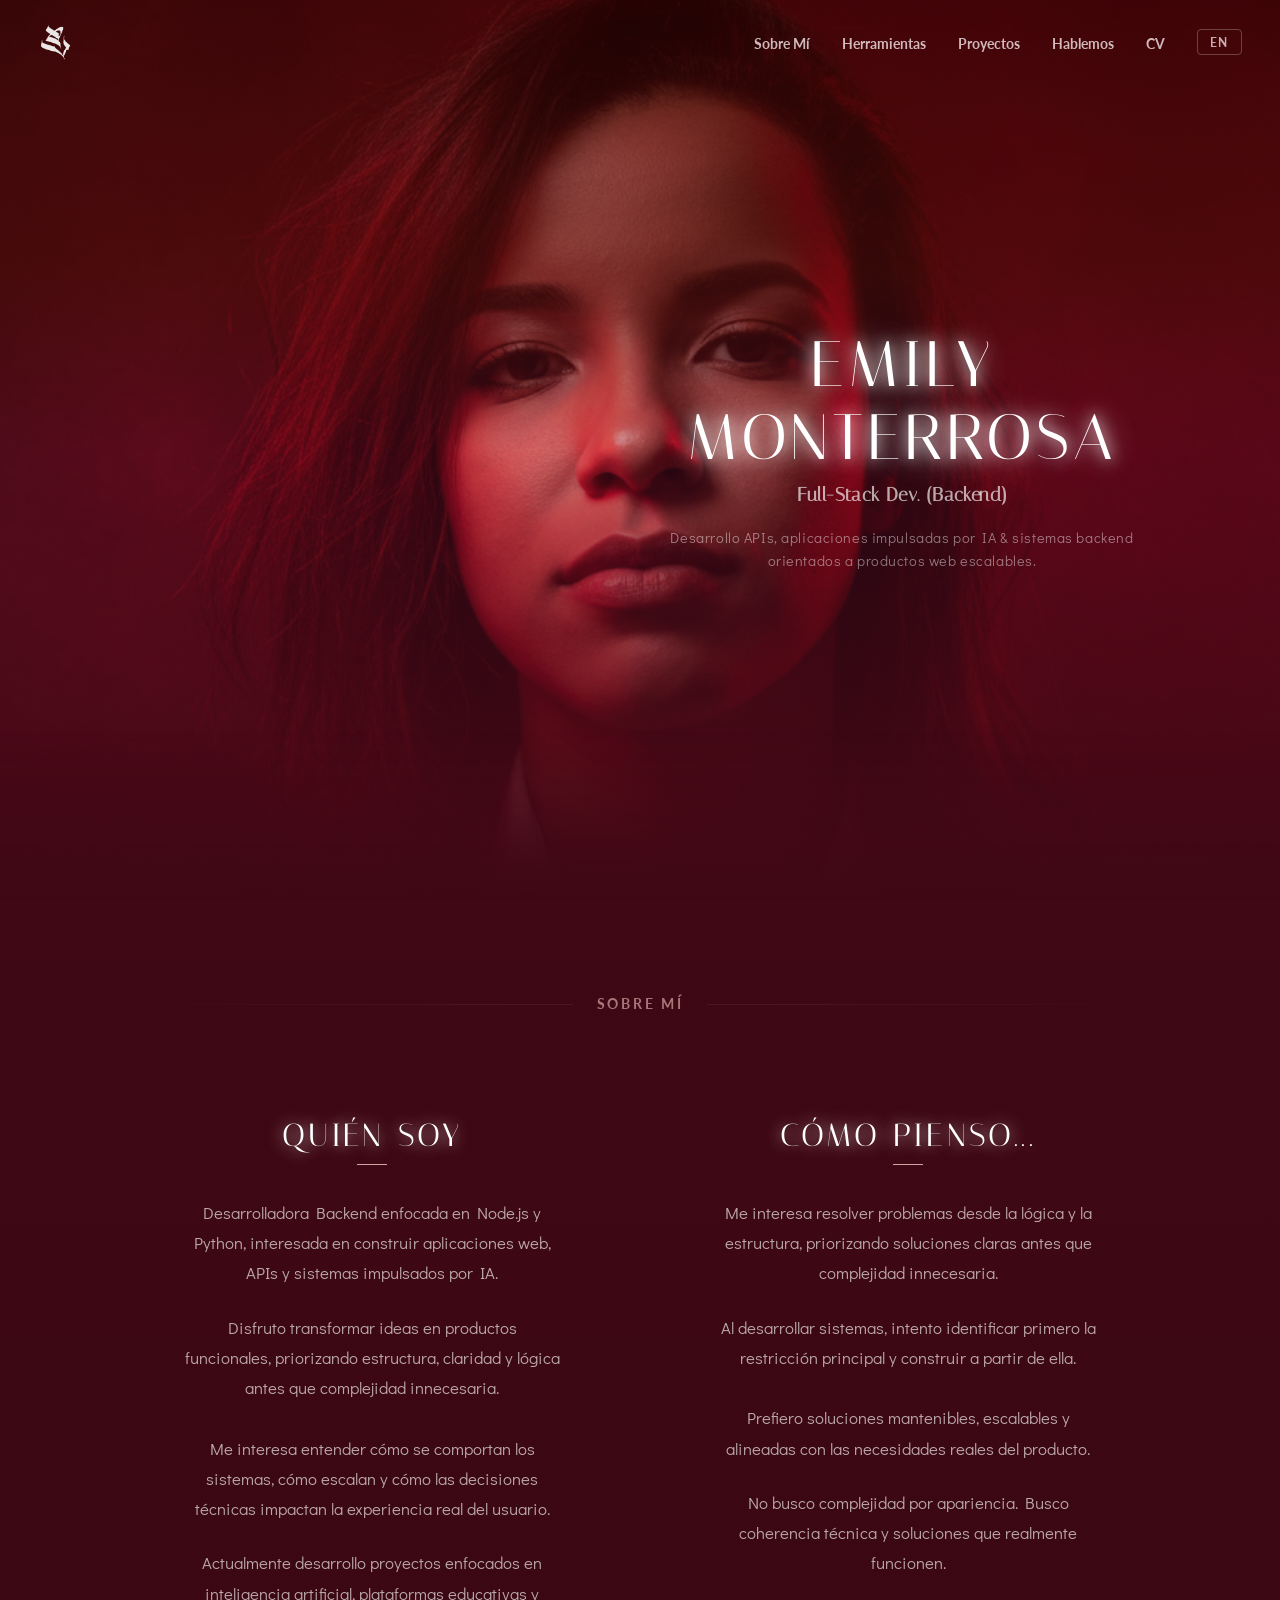
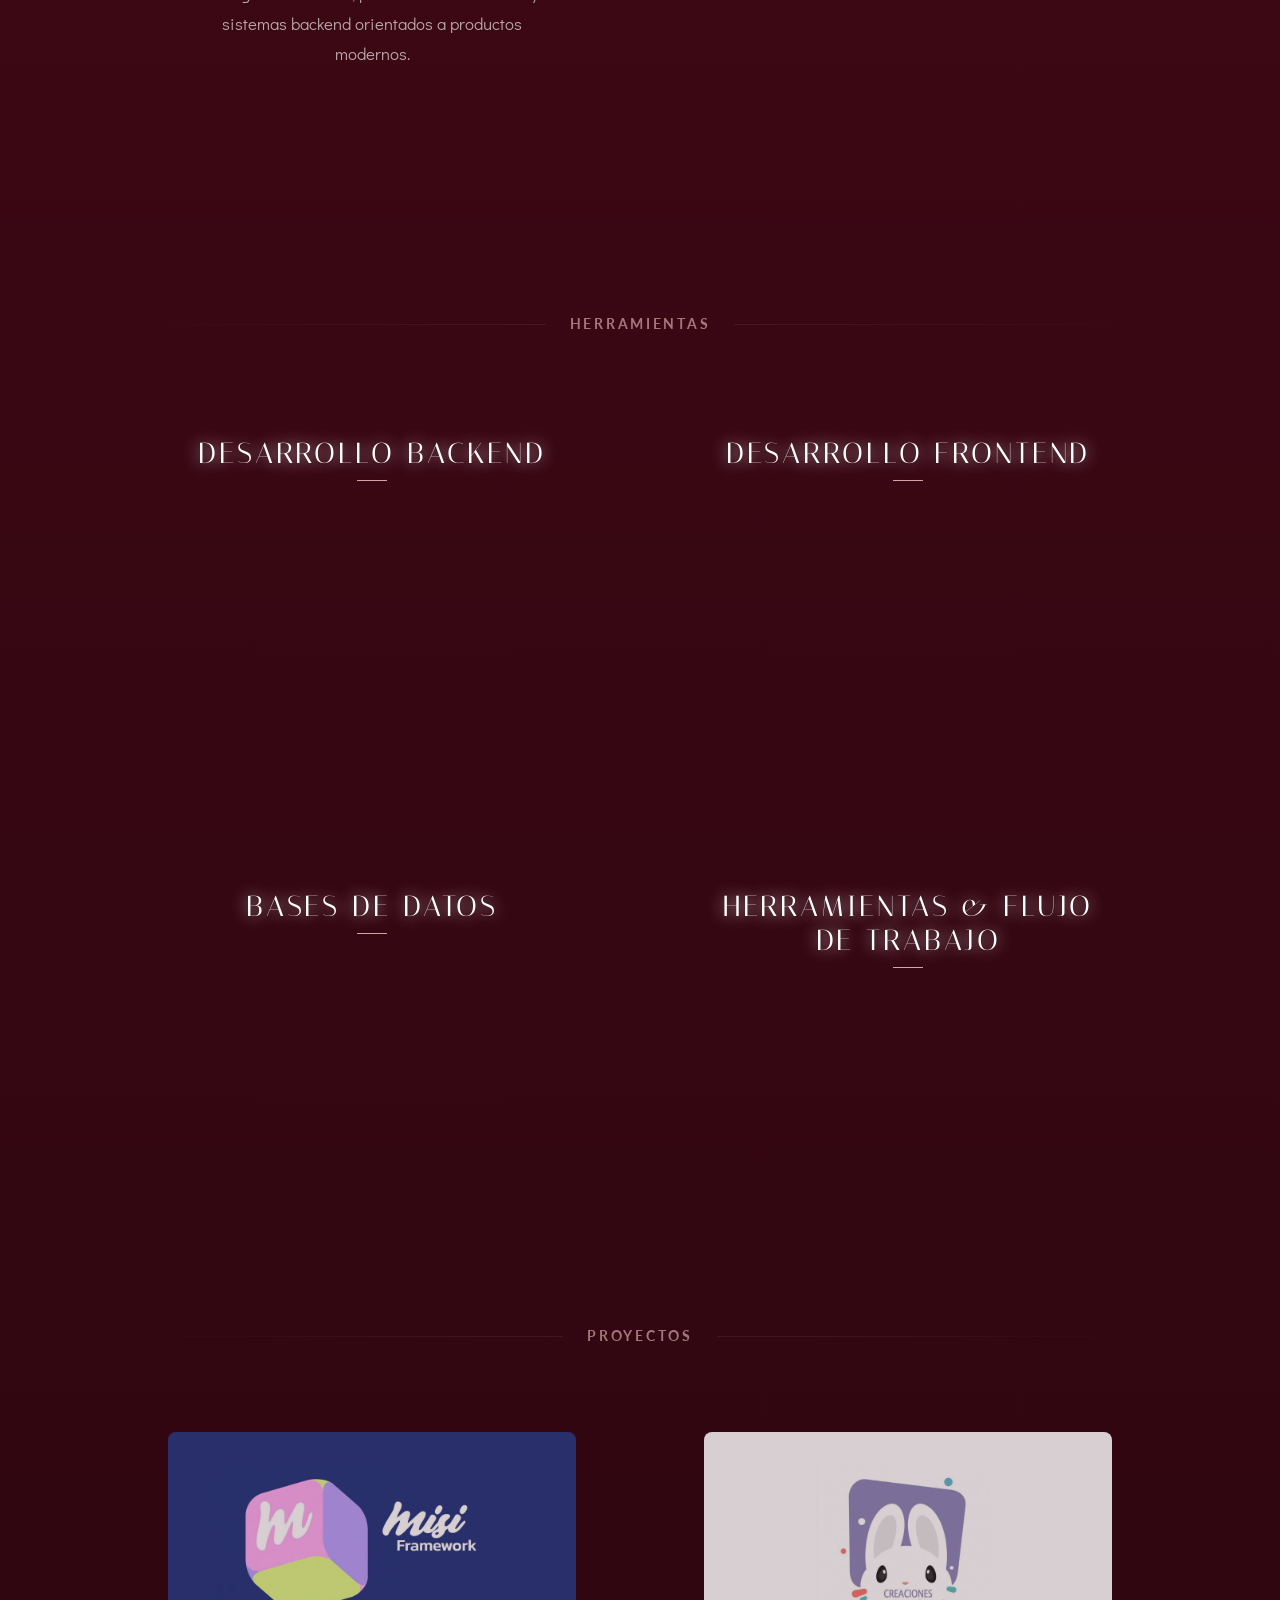
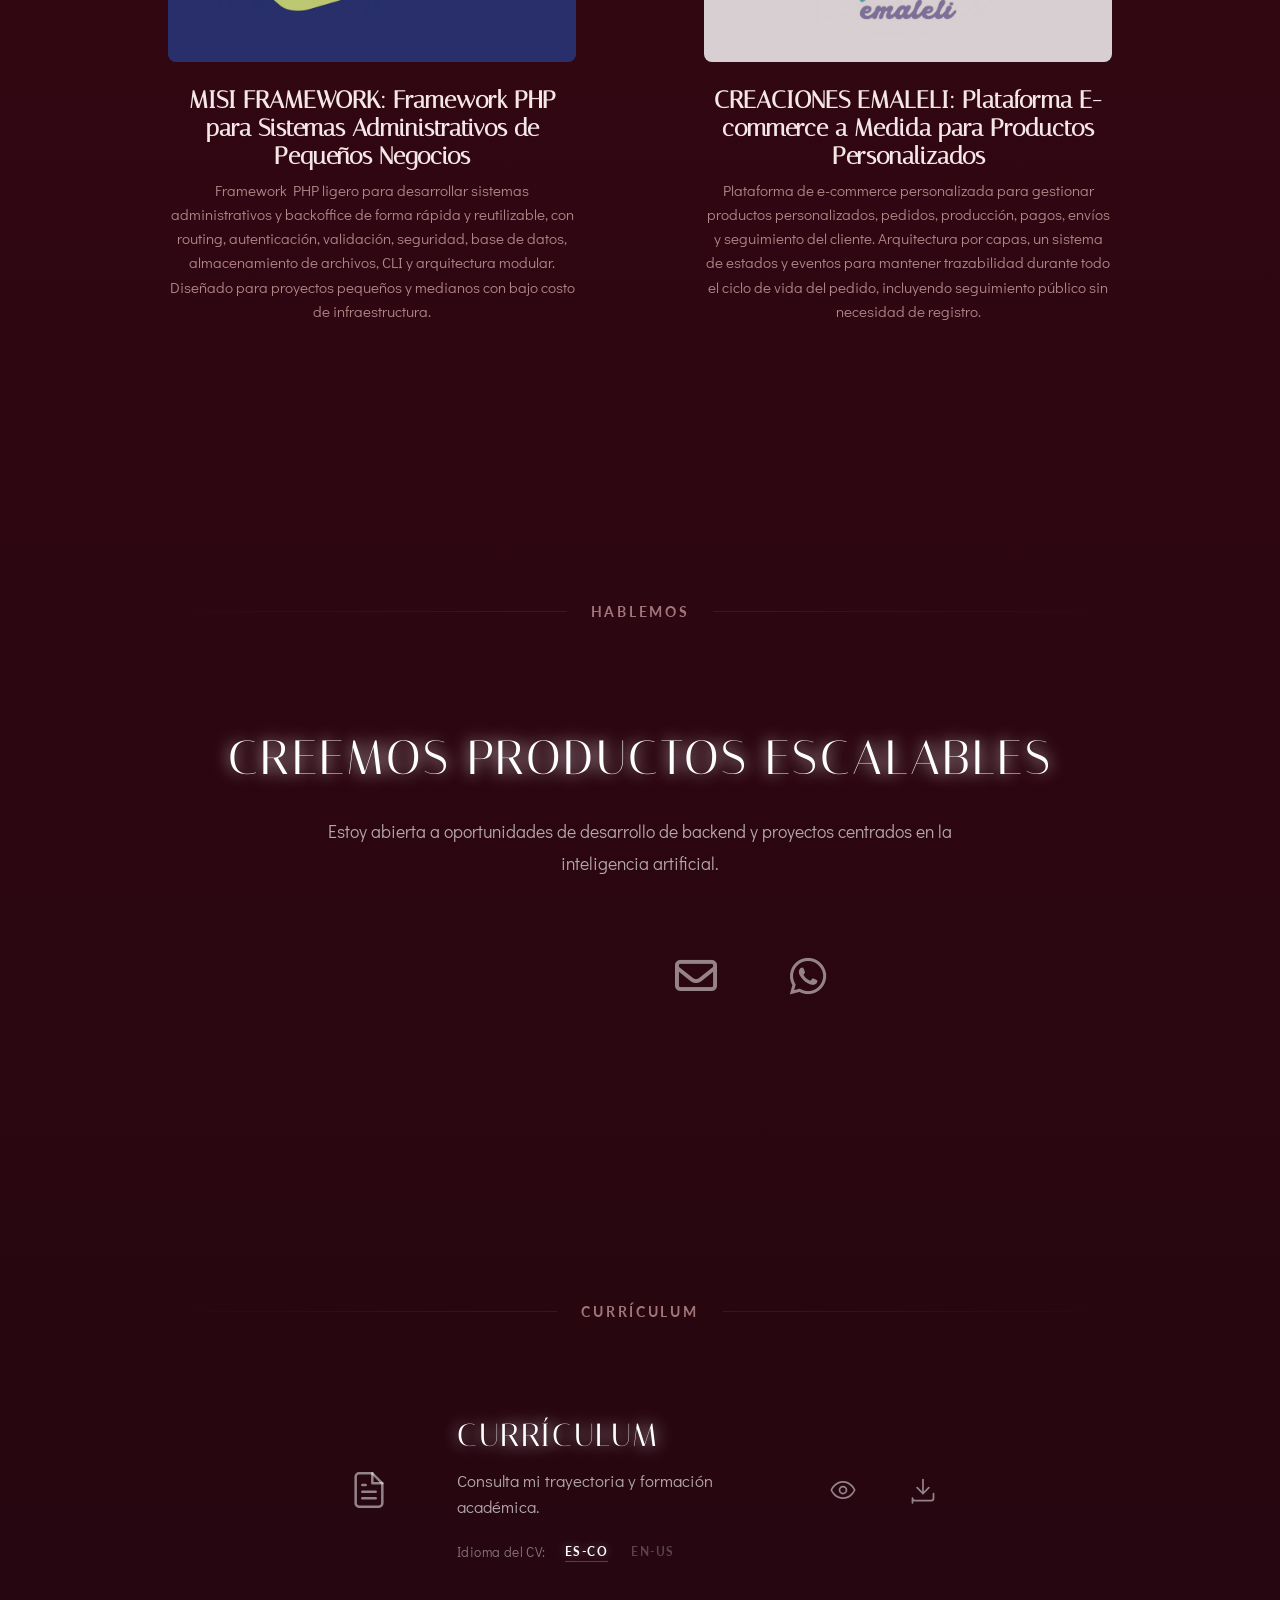
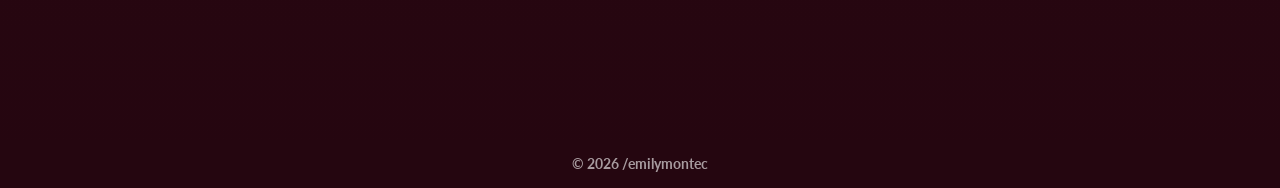
==== commit 326cb75f: "Add info" ====
--- a/index.html
+++ b/index.html
@@ -154,10 +154,10 @@
     </div>
 
     <div class="stack-icon"
-    data-tooltip-es="Desarrollo de aplicaciones backend y arquitecturas empresariales."
-    data-tooltip-en="Backend application development and enterprise architectures."
-    data-tooltip="Desarrollo de aplicaciones backend y arquitecturas empresariales.">
-    <i class="devicon-spring-plain"></i>
+    data-tooltip-es="Tipado estático para aplicaciones backend escalables y mantenibles."
+    data-tooltip-en="Static typing for scalable and maintainable backend applications."
+    data-tooltip="Tipado estático para aplicaciones backend escalables y mantenibles.">
+    <i class="devicon-typescript-plain"></i>
 </div>
 
 <div class="stack-icon"
@@ -319,6 +319,7 @@
             </p>
         </div>
     </div>
+    <!--
     <div class="project-card" onclick="showDetail('keisy-medical')"
     data-tooltip-es="Click para ver más"
     data-tooltip-en="Click to see more"
@@ -332,6 +333,23 @@
         data-html-es="Plataforma de analítica para salud con ETL automatizado, dashboards interactivos y modelos de machine learning para detección de riesgos clínicos. Desarrollada con Django, Pandas, scikit-learn, Chart.js y Supabase."
         data-html-en="Healthcare analytics platform featuring automated ETL pipelines, interactive dashboards, and machine learning models for clinical risk detection. Built with Django, Pandas, Scikit-learn, Chart.js and Supabase.">
         Plataforma de analítica para salud con ETL automatizado, dashboards interactivos y modelos de machine learning para detección de riesgos clínicos. Desarrollada con Django, Pandas, Scikit-learn, Chart.js y Supabase.
+    </p>
+</div>
+</div>
+-->
+    <div class="project-card" onclick="showDetail('creaciones-emaleli')"
+    data-tooltip-es="Click para ver más"
+    data-tooltip-en="Click to see more"
+    data-tooltip="Click para ver más">
+    <div class="project-image">
+        <img src="./assets/images/projects/creaciones-emaleli/creaciones-emaleli.jpg" alt="CREACIONES-EMALELI">
+    </div>
+    <div class="project-info">
+        <h3 data-i18n data-es="CREACIONES EMALELI: Plataforma E-commerce a Medida para Productos Personalizados" data-en="CREACIONES EMALELI: Bespoke E-commerce Platform for Personalized Products">CREACIONES EMALELI: Plataforma E-commerce a Medida para Productos Personalizados</h3>
+        <p data-i18n-html
+        data-html-es="Plataforma de e-commerce personalizada para gestionar productos personalizados, pedidos, producción, pagos, envíos y seguimiento del cliente. Arquitectura por capas, un sistema de estados y eventos para mantener trazabilidad durante todo el ciclo de vida del pedido, incluyendo seguimiento público sin necesidad de registro."
+        data-html-en="Custom e-commerce platform for managing personalized products, orders, production, payments, shipments, and customer tracking. Layered architecture with a state-and-event system that keeps full traceability across the order lifecycle, including public tracking without registration.">
+        Plataforma de e-commerce personalizada para gestionar productos personalizados, pedidos, producción, pagos, envíos y seguimiento del cliente. Arquitectura por capas, un sistema de estados y eventos para mantener trazabilidad durante todo el ciclo de vida del pedido, incluyendo seguimiento público sin necesidad de registro.
     </p>
 </div>
 </div>
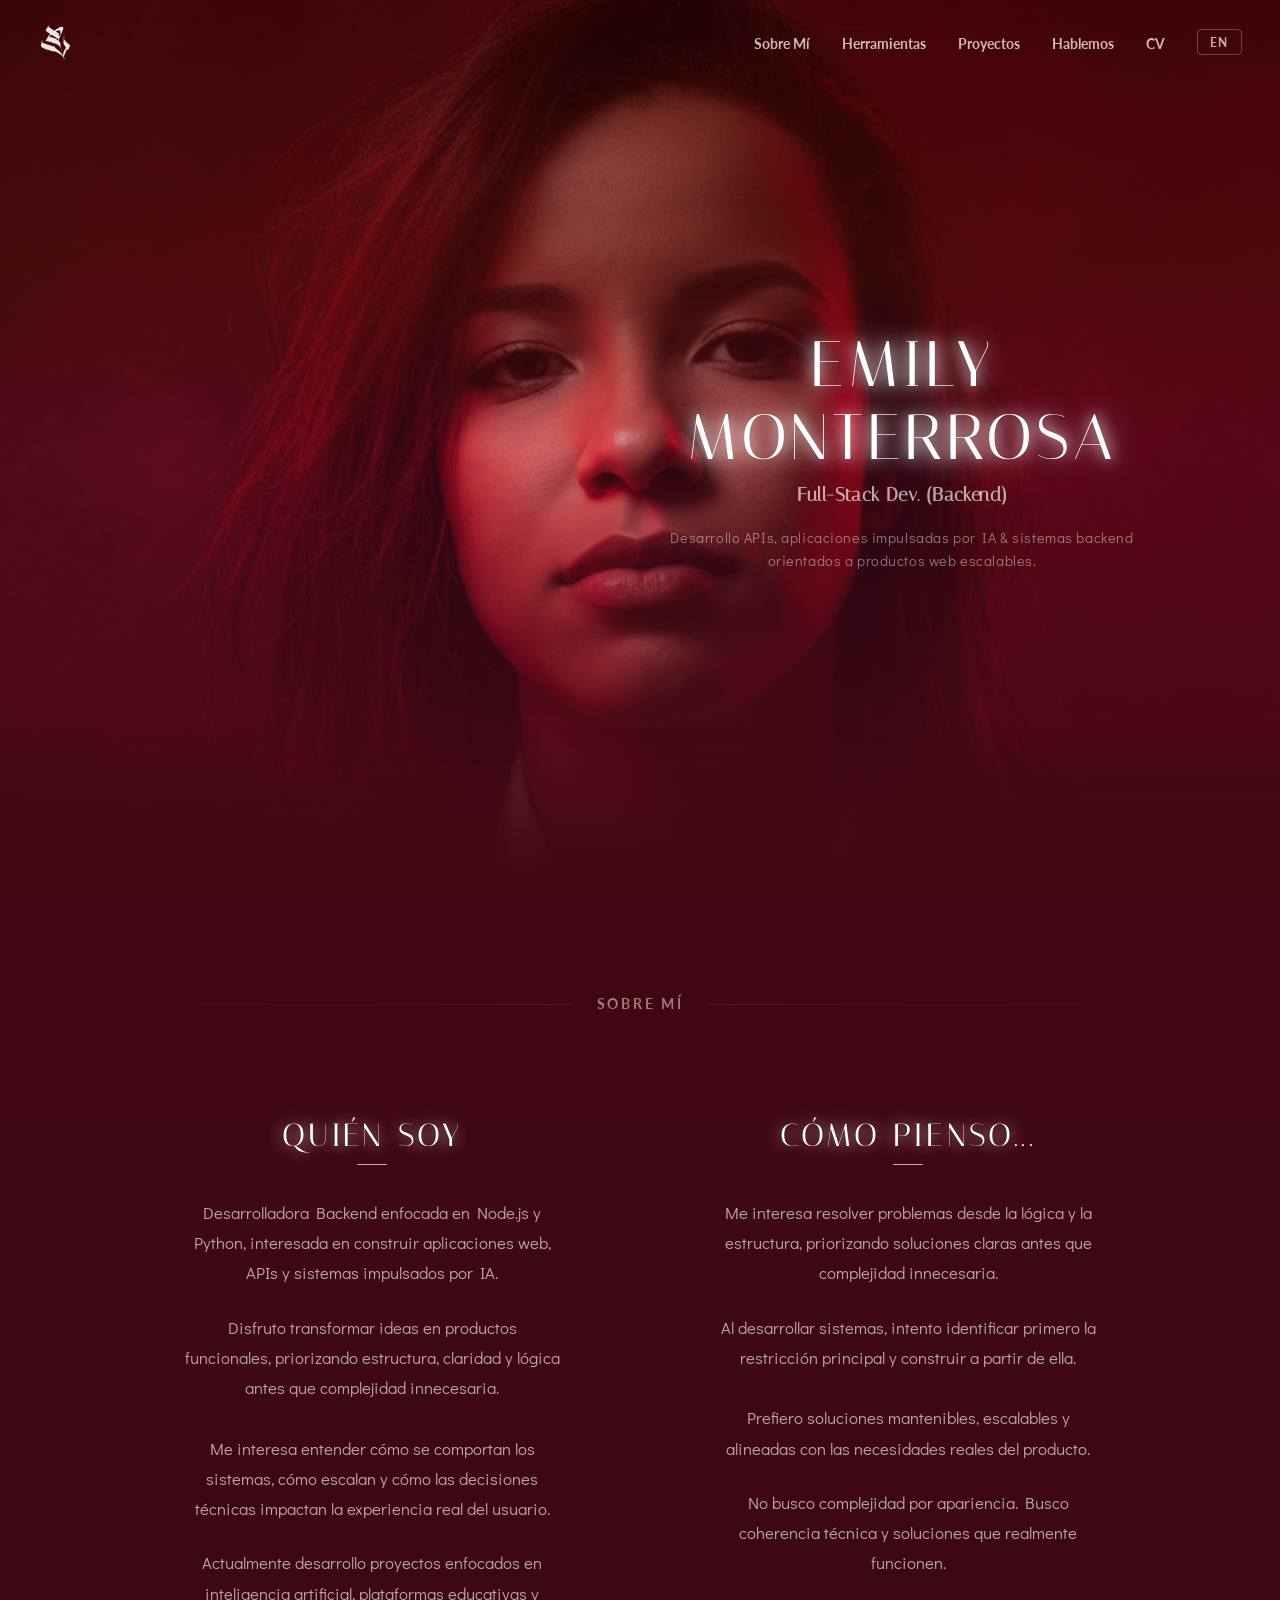
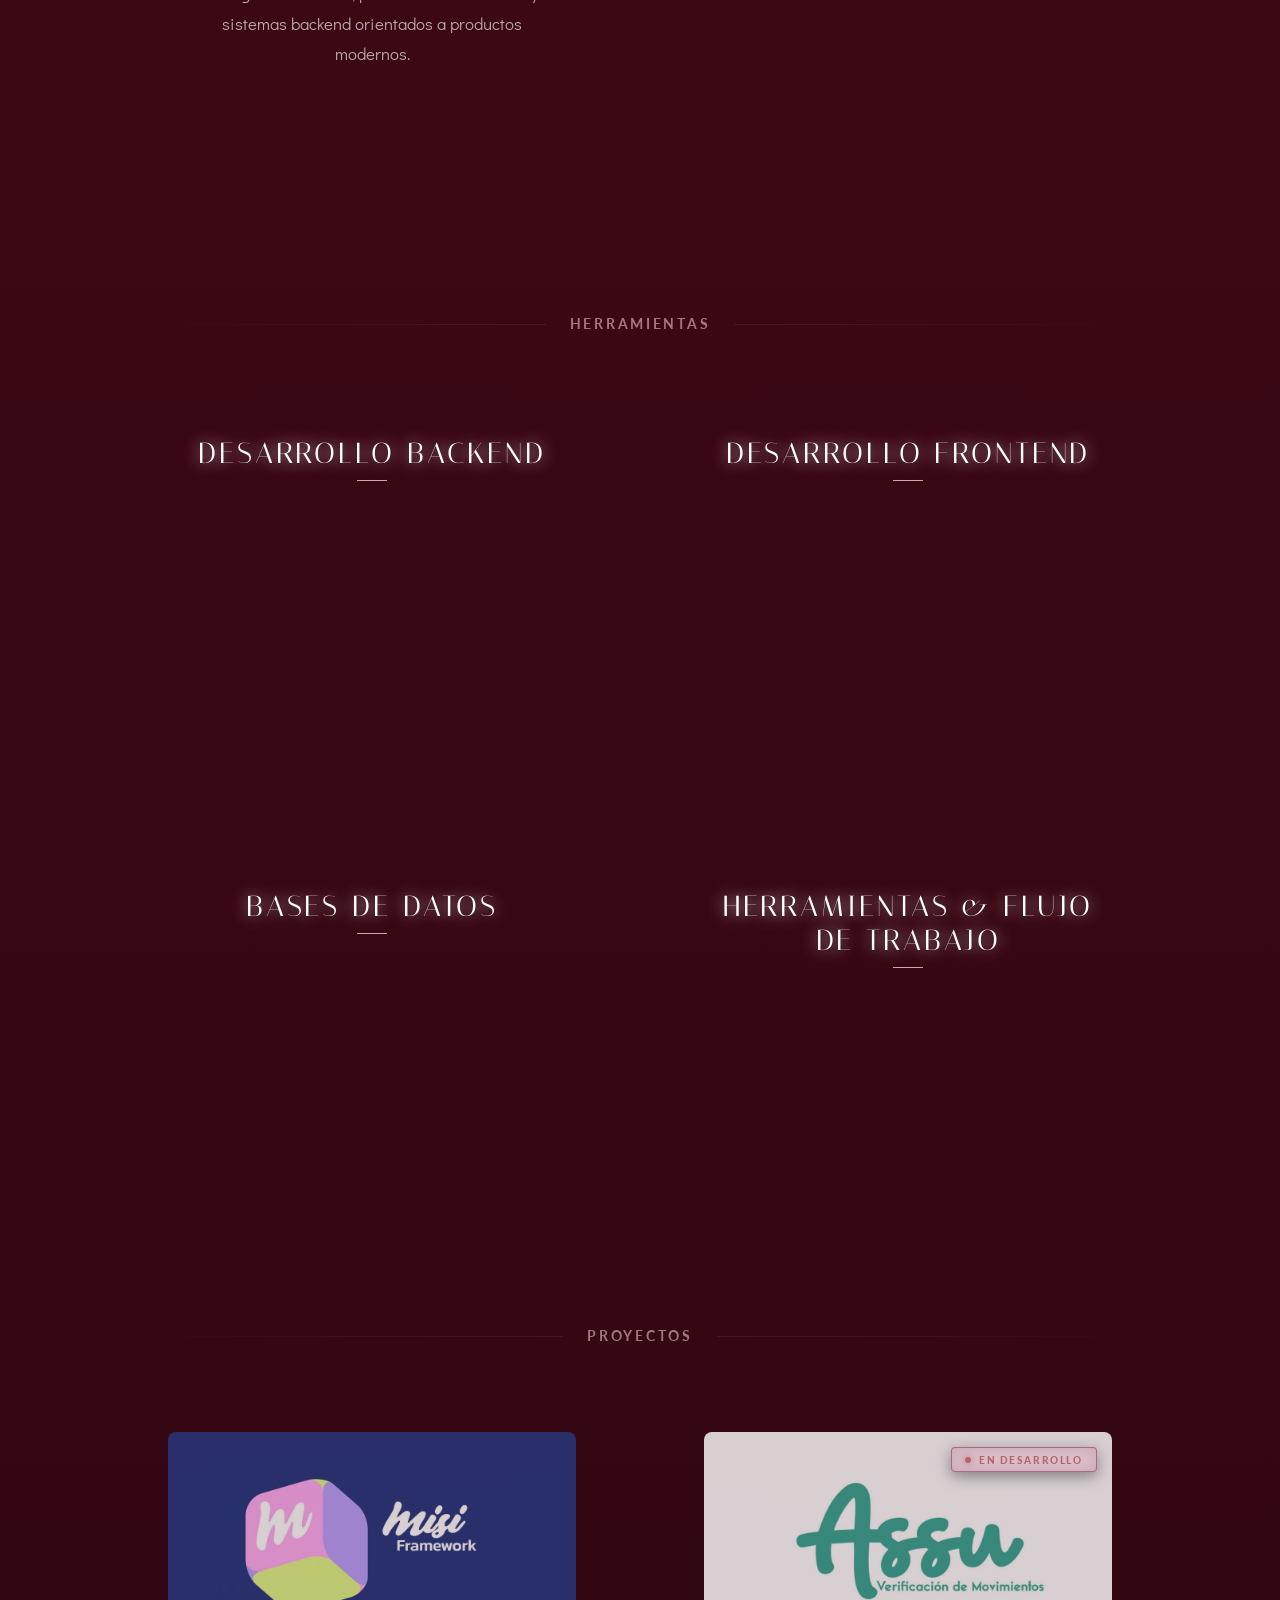
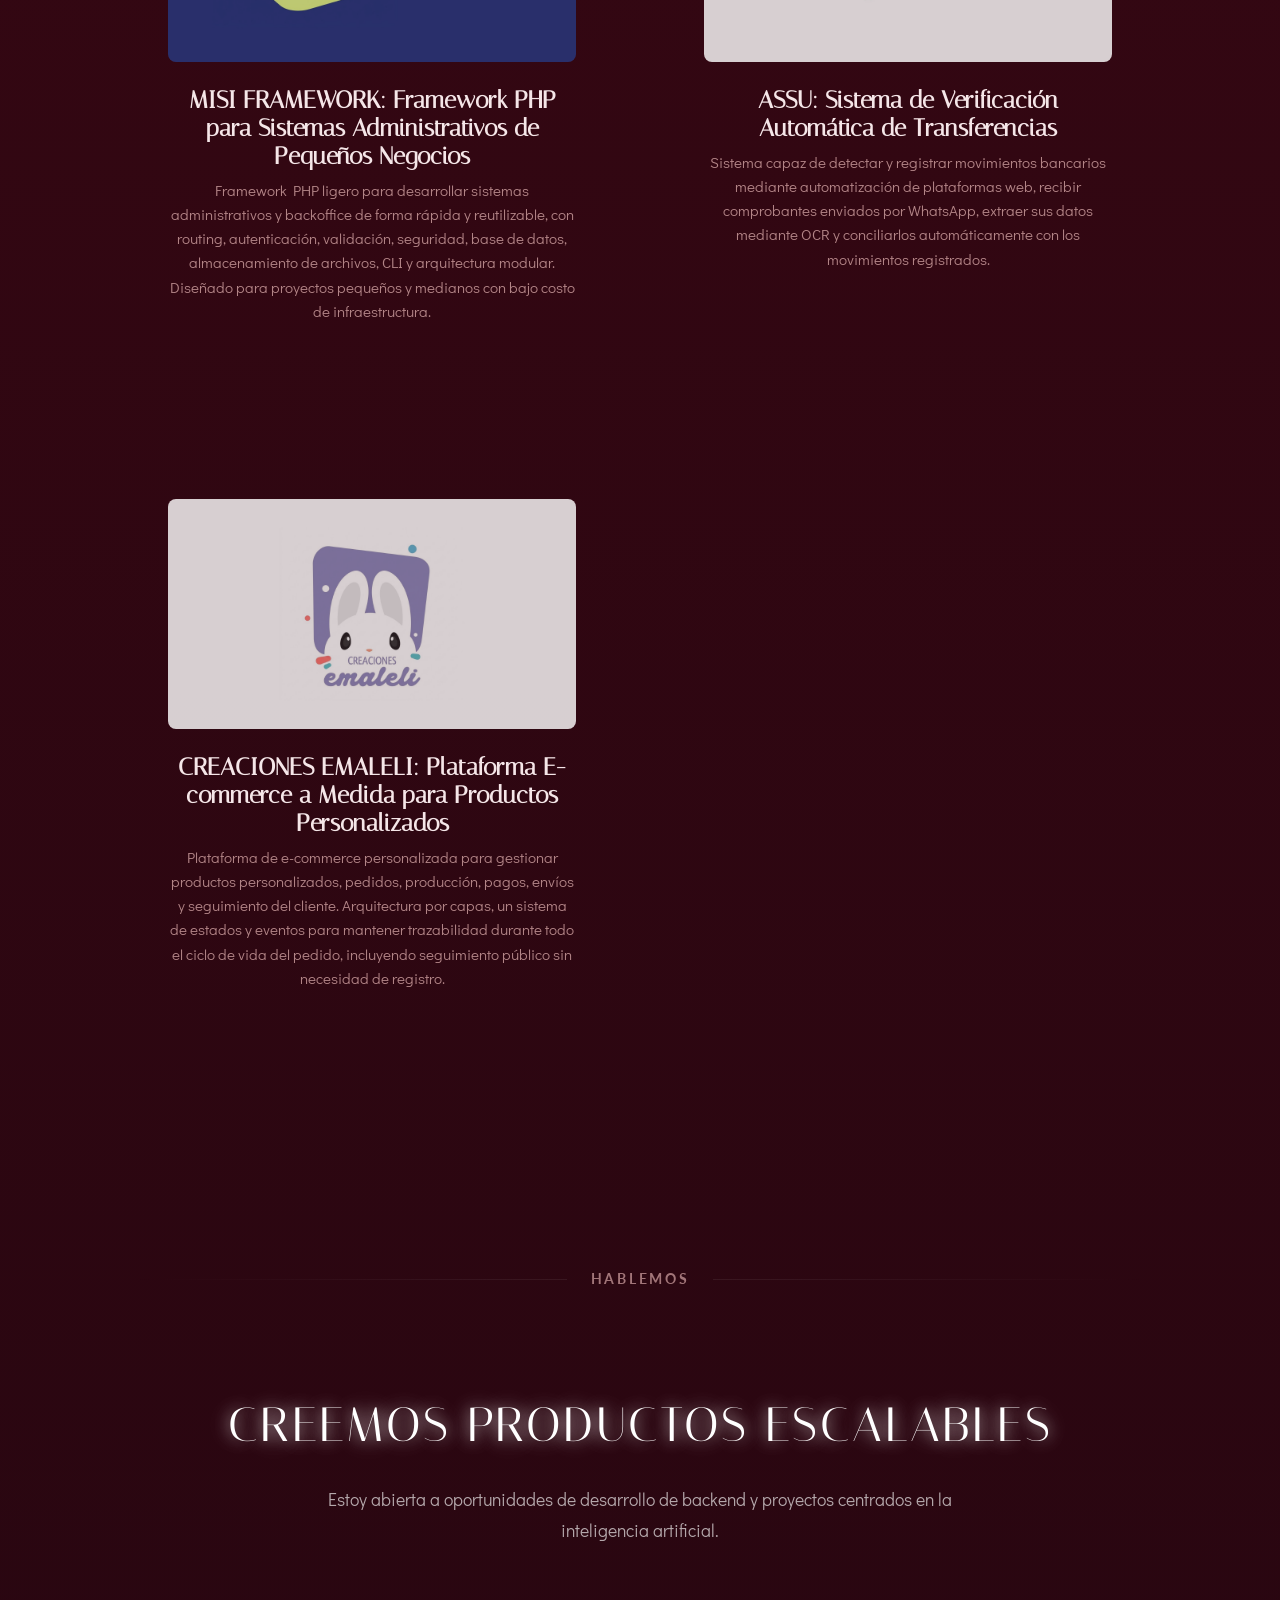
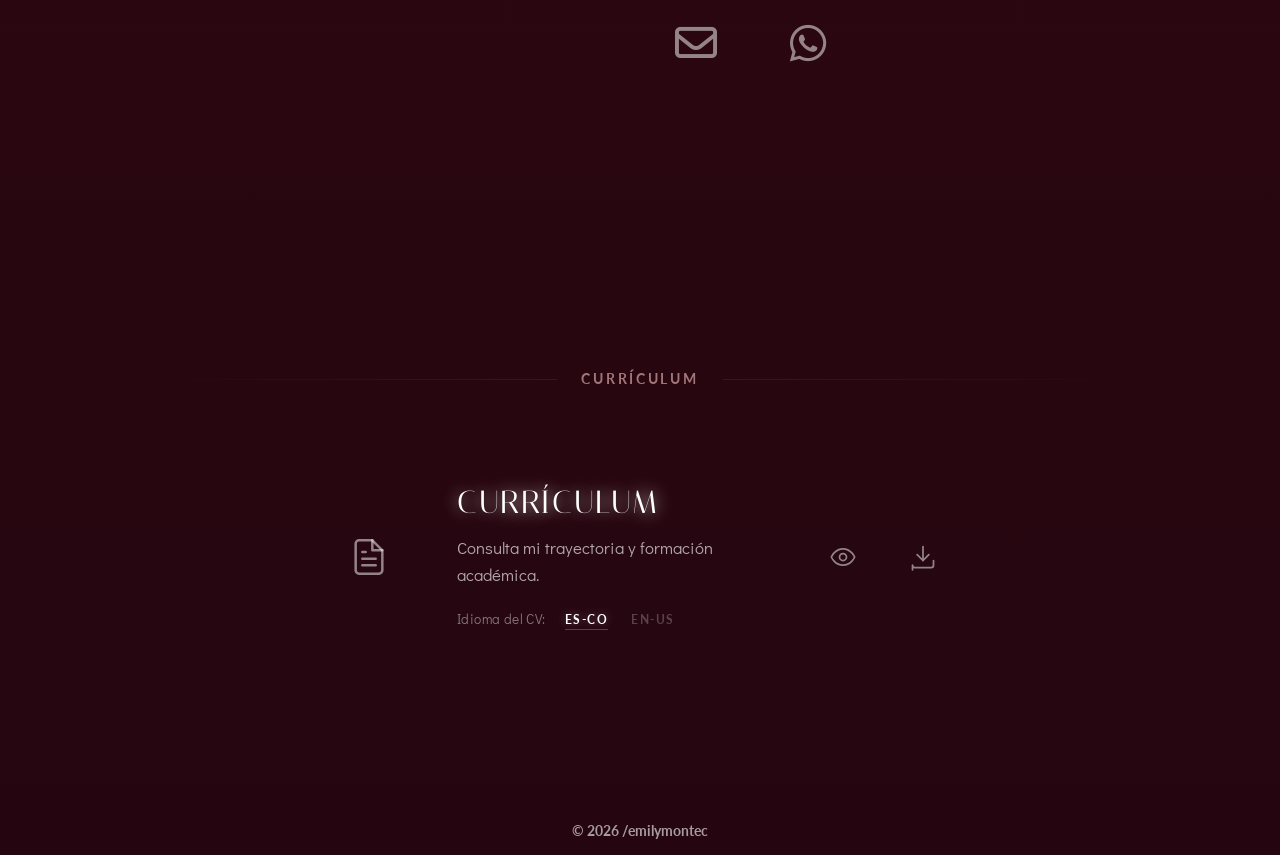
==== commit b04fdf09: "Add info" ====
--- a/index.html
+++ b/index.html
@@ -337,6 +337,22 @@
 </div>
 </div>
 -->
+    <div class="project-card" onclick="showDetail('assu')"
+    data-tooltip-es="Click para ver más"
+    data-tooltip-en="Click to see more"
+    data-tooltip="Click para ver más">
+    <div class="project-image">
+        <img src="./assets/images/projects/assu/assu.jpg" alt="ASSU">
+    </div>
+    <div class="project-info">
+        <h3 data-i18n data-es="ASSU: Sistema de Verificación Automática de Transferencias" data-en="ASSU: Automatic Transfer Verification System">ASSU: Sistema de Verificación Automática de Transferencias</h3>
+        <p data-i18n-html
+        data-html-es="Sistema capaz de detectar y registrar movimientos bancarios mediante automatización de plataformas web, recibir comprobantes enviados por WhatsApp, extraer sus datos mediante OCR y conciliarlos automáticamente con los movimientos registrados."
+        data-html-en="System capable of detecting and recording bank transactions through web automation, receiving receipts sent via WhatsApp, extracting their data using OCR, and automatically reconciling them with recorded transactions.">
+        Sistema capaz de detectar y registrar movimientos bancarios mediante automatización de plataformas web, recibir comprobantes enviados por WhatsApp, extraer sus datos mediante OCR y conciliarlos automáticamente con los movimientos registrados.
+    </p>
+    </div>
+    </div>
     <div class="project-card" onclick="showDetail('creaciones-emaleli')"
     data-tooltip-es="Click para ver más"
     data-tooltip-en="Click to see more"
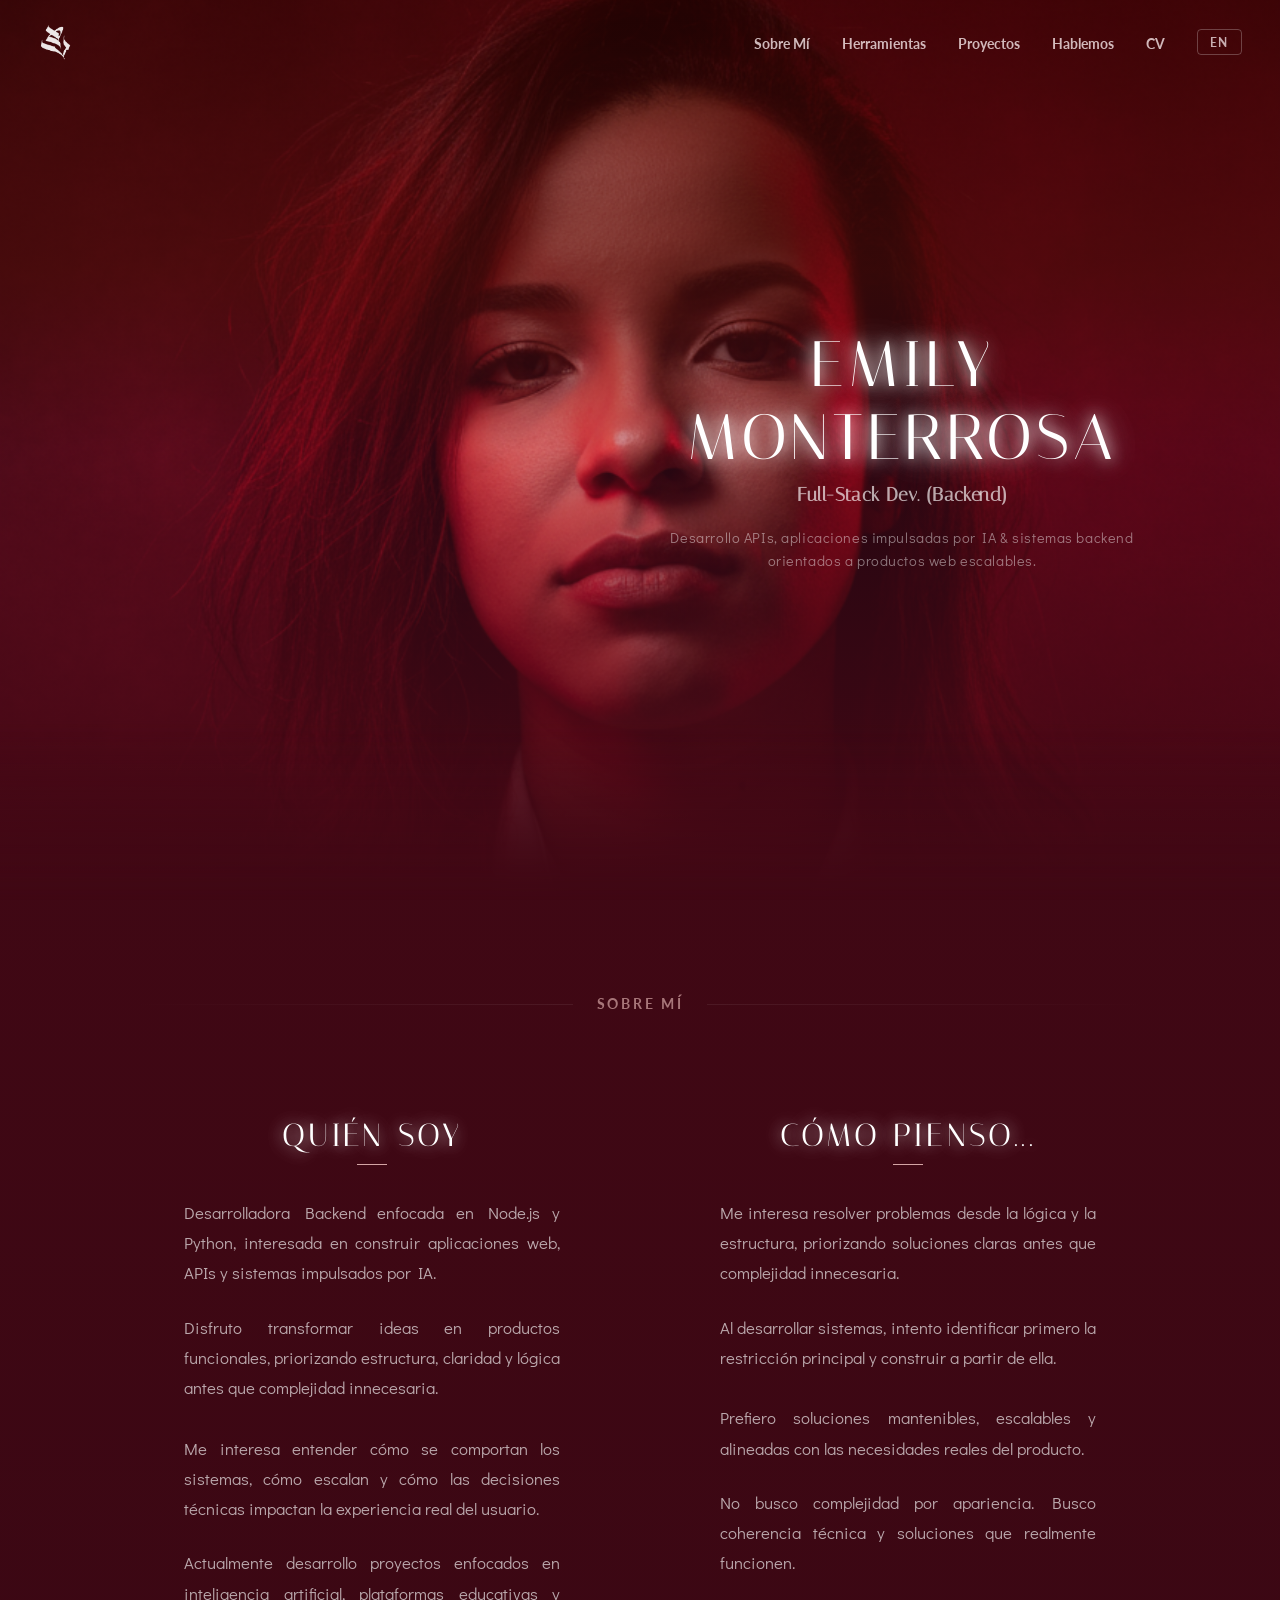
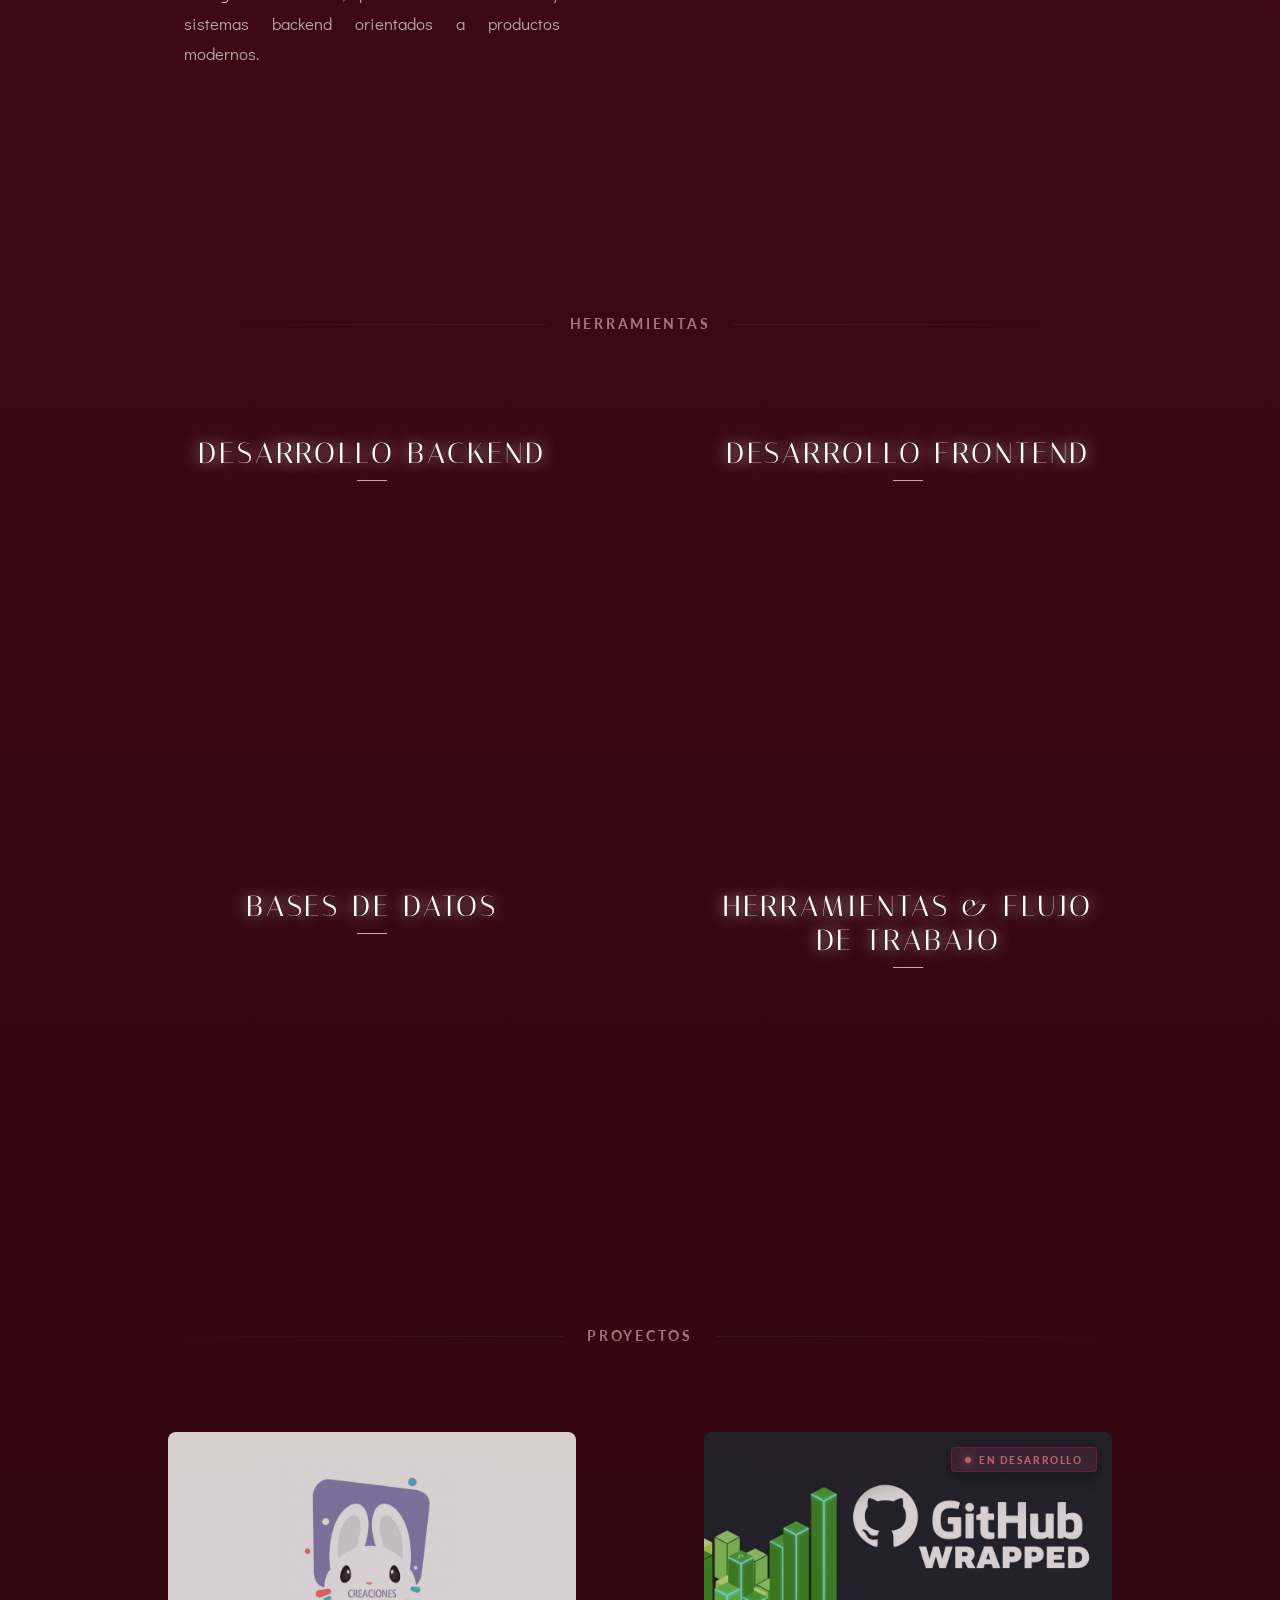
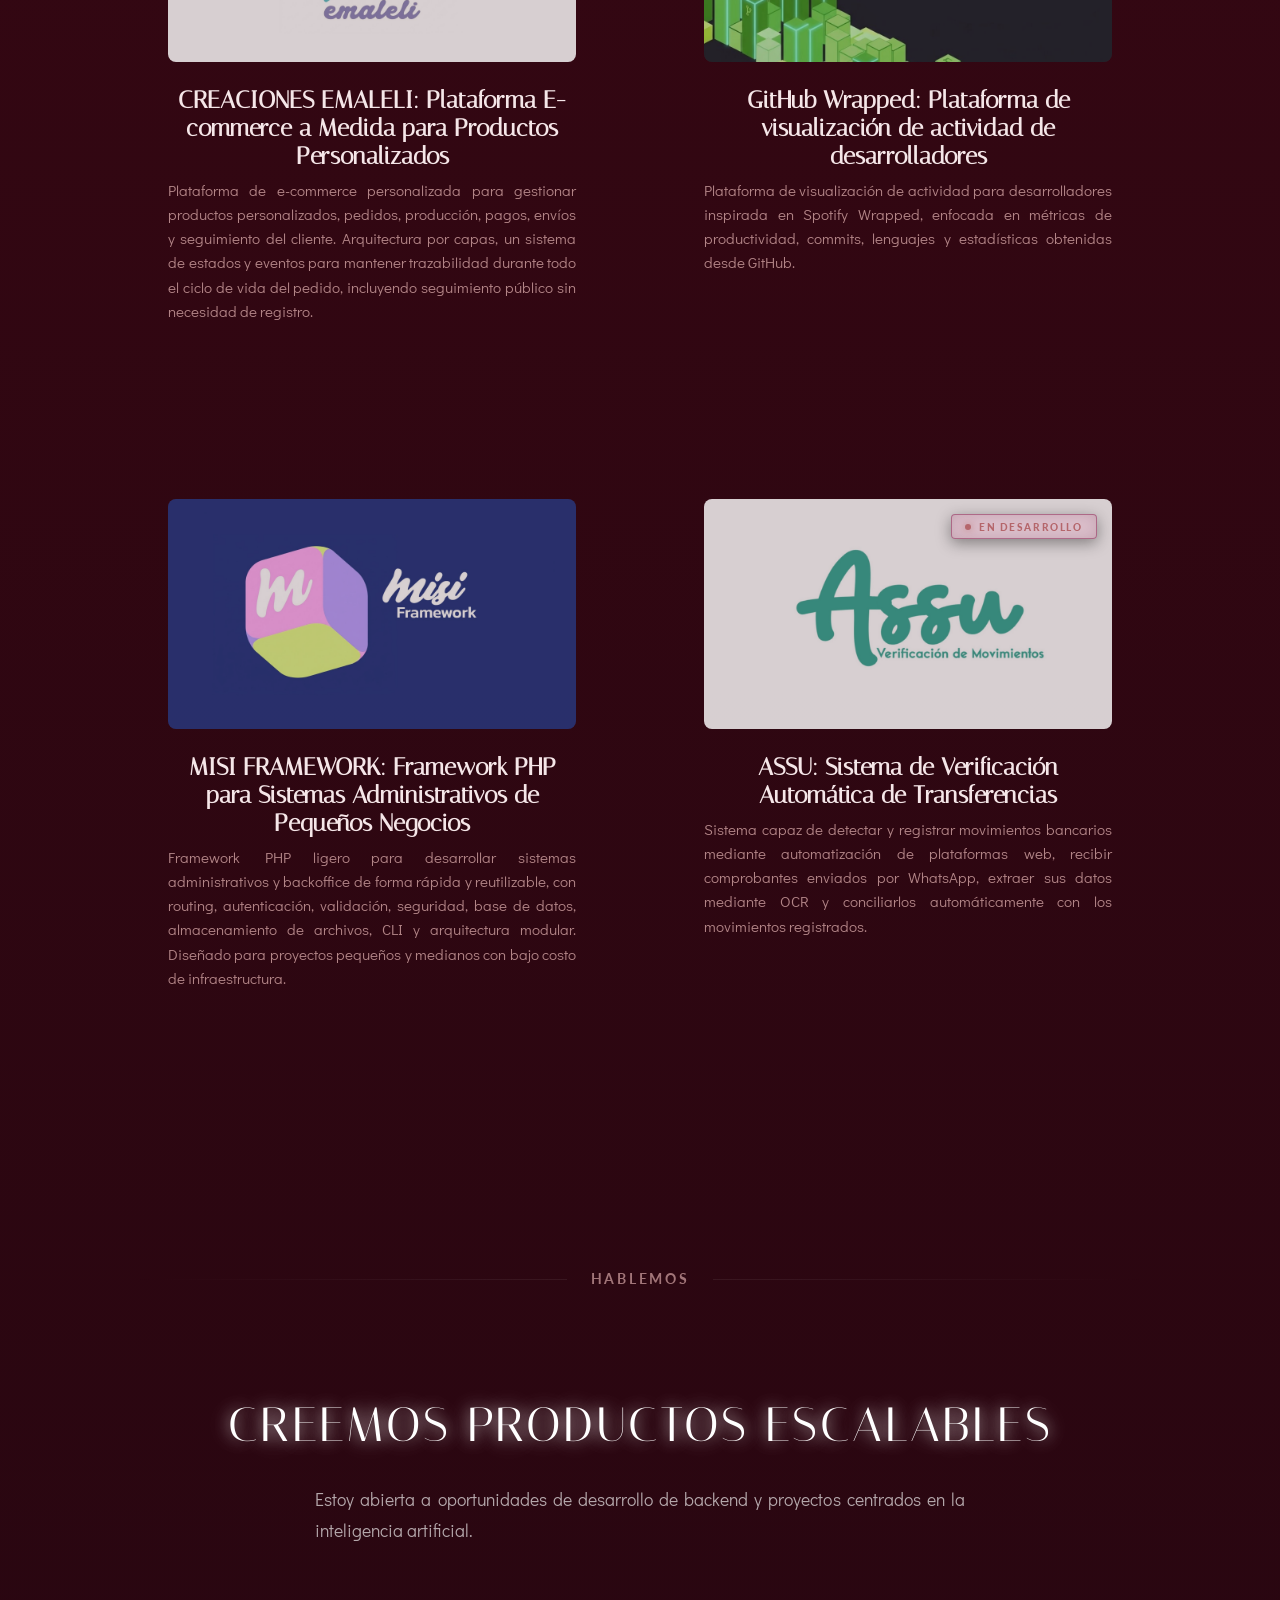
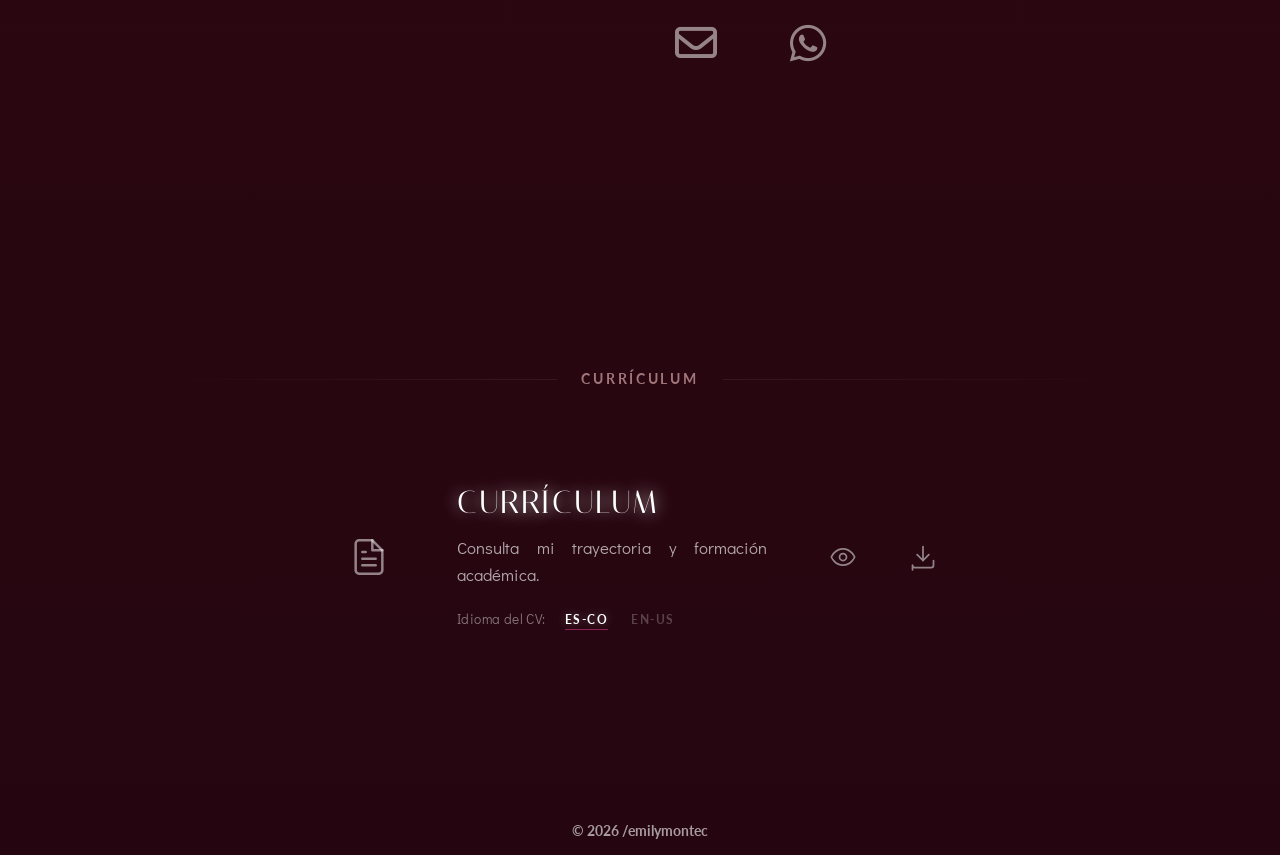
==== commit 46e93944: "Add info" ====
--- a/index.html
+++ b/index.html
@@ -269,41 +269,39 @@
     <div class="container">
         <!-- Grid de proyectos -->
         <div class="projects-grid" id="projectsGrid">
-            <!--
-            <div class="project-card" onclick="showDetail('nura-intelligence')"
+            <div class="project-card" onclick="showDetail('creaciones-emaleli')"
             data-tooltip-es="Click para ver más"
             data-tooltip-en="Click to see more"
             data-tooltip="Click para ver más">
             <div class="project-image">
-            <img src="./assets/images/projects/nura-intelligence/nura-intelligence.jpg" alt="NURA-INTELLIGENCE">
+                <img src="./assets/images/projects/creaciones-emaleli/creaciones-emaleli.jpg" alt="CREACIONES-EMALELI">
             </div>
             <div class="project-info">
-            <h3 data-i18n data-es="NURA: Sistema de inteligencia artificial para ánalisis de datos empresariales" data-en="NURA: Artificial Intelligence System for Business Data Analysis">NURA: Sistema de inteligencia artificial para análisis de datos empresariales</h3>
-            <p data-i18n-html
-            data-html-es="Plataforma de Business Intelligence con IA para análisis automatizado de datos empresariales y generación de insights accionables. Desarrollada con Django, Pandas, Supabase y Groq."
-            data-html-en="AI-powered Business Intelligence platform for automated business data analysis and actionable insights generation. Built with Django, Pandas, Supabase, and Groq.">
-            Plataforma de Business Intelligence con IA para análisis automatizado de datos empresariales y generación de insights accionables. Desarrollada con Django, Pandas, Supabase y Groq.
-            </p>
-            </div>
-            </div>
-            <div class="project-card" onclick="showDetail('github-wrapped')"
+                <h3 data-i18n data-es="CREACIONES EMALELI: Plataforma E-commerce a Medida para Productos Personalizados" data-en="CREACIONES EMALELI: Bespoke E-commerce Platform for Personalized Products">CREACIONES EMALELI: Plataforma E-commerce a Medida para Productos Personalizados</h3>
+                <p data-i18n-html
+                data-html-es="Plataforma de e-commerce personalizada para gestionar productos personalizados, pedidos, producción, pagos, envíos y seguimiento del cliente. Arquitectura por capas, un sistema de estados y eventos para mantener trazabilidad durante todo el ciclo de vida del pedido, incluyendo seguimiento público sin necesidad de registro."
+                data-html-en="Custom e-commerce platform for managing personalized products, orders, production, payments, shipments, and customer tracking. Layered architecture with a state-and-event system that keeps full traceability across the order lifecycle, including public tracking without registration.">
+                Plataforma de e-commerce personalizada para gestionar productos personalizados, pedidos, producción, pagos, envíos y seguimiento del cliente. Arquitectura por capas, un sistema de estados y eventos para mantener trazabilidad durante todo el ciclo de vida del pedido, incluyendo seguimiento público sin necesidad de registro.
+                </p>
+            </div>
+        </div>
+        <div class="project-card" onclick="showDetail('github-wrapped')"
             data-tooltip-es="Click para ver más"
             data-tooltip-en="Click to see more"
             data-tooltip="Click para ver más">
             <div class="project-image">
-            <img src="./assets/images/projects/github-wrapped/github-wrapped.jpg" alt="GITHUB-WRAPPED">
+                <img src="./assets/images/projects/github-wrapped/github-wrapped.jpg" alt="GITHUB-WRAPPED">
             </div>
             <div class="project-info">
-            <h3 data-i18n data-es="GitHub Wrapped: Plataforma de visualización de actividad de desarrolladores" data-en="GitHub Wrapped: Developer Activity Visualization Platform">GitHub Wrapped: Plataforma de visualización de actividad de desarrolladores</h3>
-            <p data-i18n-html
-            data-html-es="Plataforma de visualización de actividad para desarrolladores inspirada en Spotify Wrapped, enfocada en métricas de productividad, commits, lenguajes y estadísticas obtenidas desde GitHub."
-            data-html-en="Developer activity visualization platform inspired by Spotify Wrapped, focused on productivity metrics, commits, languages and analytics generated from GitHub data.">
-            Plataforma de visualización de actividad para desarrolladores inspirada en Spotify Wrapped, enfocada en métricas de productividad, commits, lenguajes y estadísticas obtenidas desde GitHub.
-            </p>
-            </div>
-            </div>
-            -->
-            <div class="project-card" onclick="showDetail('misi-framework')"
+                <h3 data-i18n data-es="GitHub Wrapped: Plataforma de visualización de actividad de desarrolladores" data-en="GitHub Wrapped: Developer Activity Visualization Platform">GitHub Wrapped: Plataforma de visualización de actividad de desarrolladores</h3>
+                <p data-i18n-html
+                data-html-es="Plataforma de visualización de actividad para desarrolladores inspirada en Spotify Wrapped, enfocada en métricas de productividad, commits, lenguajes y estadísticas obtenidas desde GitHub."
+                data-html-en="Developer activity visualization platform inspired by Spotify Wrapped, focused on productivity metrics, commits, languages and analytics generated from GitHub data.">
+                Plataforma de visualización de actividad para desarrolladores inspirada en Spotify Wrapped, enfocada en métricas de productividad, commits, lenguajes y estadísticas obtenidas desde GitHub.
+                </p>
+            </div>
+        </div>
+        <div class="project-card" onclick="showDetail('misi-framework')"
             data-tooltip-es="Click para ver más"
             data-tooltip-en="Click to see more"
             data-tooltip="Click para ver más">
@@ -316,60 +314,26 @@
                 data-html-es="Framework PHP ligero para desarrollar sistemas administrativos y backoffice de forma rápida y reutilizable, con routing, autenticación, validación, seguridad, base de datos, almacenamiento de archivos, CLI y arquitectura modular. Diseñado para proyectos pequeños y medianos con bajo costo de infraestructura."
                 data-html-en="A lightweight PHP framework for quickly developing reusable administrative and back-office systems, featuring routing, authentication, validation, security, database support, file storage, CLI, and a modular architecture. Designed for small and medium-sized projects with low infrastructure costs.">
                 Framework PHP ligero para desarrollar sistemas administrativos y backoffice de forma rápida y reutilizable, con routing, autenticación, validación, seguridad, base de datos, almacenamiento de archivos, CLI y arquitectura modular. Diseñado para proyectos pequeños y medianos con bajo costo de infraestructura.
-            </p>
-        </div>
-    </div>
-    <!--
-    <div class="project-card" onclick="showDetail('keisy-medical')"
-    data-tooltip-es="Click para ver más"
-    data-tooltip-en="Click to see more"
-    data-tooltip="Click para ver más">
-    <div class="project-image">
-        <img src="./assets/images/projects/keisy-medical/keisy-medical.jpg" alt="KEISY-MEDICAL">
-    </div>
-    <div class="project-info">
-        <h3 data-i18n data-es="KEISY MEDICAL: Plataforma de Análisis & Detección de Riesgos Clínicos" data-en="KEISY MEDICAL: Clinical Analysis & Risk Detection Platform">KEISY MEDICAL: Plataforma de Análisis & Detección de Riesgos Clínicos</h3>
-        <p data-i18n-html
-        data-html-es="Plataforma de analítica para salud con ETL automatizado, dashboards interactivos y modelos de machine learning para detección de riesgos clínicos. Desarrollada con Django, Pandas, scikit-learn, Chart.js y Supabase."
-        data-html-en="Healthcare analytics platform featuring automated ETL pipelines, interactive dashboards, and machine learning models for clinical risk detection. Built with Django, Pandas, Scikit-learn, Chart.js and Supabase.">
-        Plataforma de analítica para salud con ETL automatizado, dashboards interactivos y modelos de machine learning para detección de riesgos clínicos. Desarrollada con Django, Pandas, Scikit-learn, Chart.js y Supabase.
-    </p>
-</div>
-</div>
--->
-    <div class="project-card" onclick="showDetail('assu')"
-    data-tooltip-es="Click para ver más"
-    data-tooltip-en="Click to see more"
-    data-tooltip="Click para ver más">
-    <div class="project-image">
-        <img src="./assets/images/projects/assu/assu.jpg" alt="ASSU">
-    </div>
-    <div class="project-info">
-        <h3 data-i18n data-es="ASSU: Sistema de Verificación Automática de Transferencias" data-en="ASSU: Automatic Transfer Verification System">ASSU: Sistema de Verificación Automática de Transferencias</h3>
-        <p data-i18n-html
-        data-html-es="Sistema capaz de detectar y registrar movimientos bancarios mediante automatización de plataformas web, recibir comprobantes enviados por WhatsApp, extraer sus datos mediante OCR y conciliarlos automáticamente con los movimientos registrados."
-        data-html-en="System capable of detecting and recording bank transactions through web automation, receiving receipts sent via WhatsApp, extracting their data using OCR, and automatically reconciling them with recorded transactions.">
-        Sistema capaz de detectar y registrar movimientos bancarios mediante automatización de plataformas web, recibir comprobantes enviados por WhatsApp, extraer sus datos mediante OCR y conciliarlos automáticamente con los movimientos registrados.
-    </p>
-    </div>
-    </div>
-    <div class="project-card" onclick="showDetail('creaciones-emaleli')"
-    data-tooltip-es="Click para ver más"
-    data-tooltip-en="Click to see more"
-    data-tooltip="Click para ver más">
-    <div class="project-image">
-        <img src="./assets/images/projects/creaciones-emaleli/creaciones-emaleli.jpg" alt="CREACIONES-EMALELI">
-    </div>
-    <div class="project-info">
-        <h3 data-i18n data-es="CREACIONES EMALELI: Plataforma E-commerce a Medida para Productos Personalizados" data-en="CREACIONES EMALELI: Bespoke E-commerce Platform for Personalized Products">CREACIONES EMALELI: Plataforma E-commerce a Medida para Productos Personalizados</h3>
-        <p data-i18n-html
-        data-html-es="Plataforma de e-commerce personalizada para gestionar productos personalizados, pedidos, producción, pagos, envíos y seguimiento del cliente. Arquitectura por capas, un sistema de estados y eventos para mantener trazabilidad durante todo el ciclo de vida del pedido, incluyendo seguimiento público sin necesidad de registro."
-        data-html-en="Custom e-commerce platform for managing personalized products, orders, production, payments, shipments, and customer tracking. Layered architecture with a state-and-event system that keeps full traceability across the order lifecycle, including public tracking without registration.">
-        Plataforma de e-commerce personalizada para gestionar productos personalizados, pedidos, producción, pagos, envíos y seguimiento del cliente. Arquitectura por capas, un sistema de estados y eventos para mantener trazabilidad durante todo el ciclo de vida del pedido, incluyendo seguimiento público sin necesidad de registro.
-    </p>
-</div>
-</div>
-</div>
+                </p>
+            </div>
+        </div>
+        <div class="project-card" onclick="showDetail('assu')"
+            data-tooltip-es="Click para ver más"
+            data-tooltip-en="Click to see more"
+            data-tooltip="Click para ver más">
+            <div class="project-image">
+                <img src="./assets/images/projects/assu/assu.jpg" alt="ASSU">
+            </div>
+            <div class="project-info">
+                <h3 data-i18n data-es="ASSU: Sistema de Verificación Automática de Transferencias" data-en="ASSU: Automatic Transfer Verification System">ASSU: Sistema de Verificación Automática de Transferencias</h3>
+                <p data-i18n-html
+                data-html-es="Sistema capaz de detectar y registrar movimientos bancarios mediante automatización de plataformas web, recibir comprobantes enviados por WhatsApp, extraer sus datos mediante OCR y conciliarlos automáticamente con los movimientos registrados."
+                data-html-en="System capable of detecting and recording bank transactions through web automation, receiving receipts sent via WhatsApp, extracting their data using OCR, and automatically reconciling them with recorded transactions.">
+                Sistema capaz de detectar y registrar movimientos bancarios mediante automatización de plataformas web, recibir comprobantes enviados por WhatsApp, extraer sus datos mediante OCR y conciliarlos automáticamente con los movimientos registrados.
+                </p>
+            </div>
+        </div>
+    </div>
 
 <!-- Vista detallada del proyecto -->
 <div class="project-detail" id="projectDetail">
--- a/styles/about.css
+++ b/styles/about.css
@@ -81,6 +81,8 @@
   font-size: 1.05rem;
   color: rgba(255, 255, 255, 0.65);
   margin: 0 0 1.5rem;
+  text-align: justify;
+  text-justify: inter-word;
   transition: var(--transition-slow);
 }
 
--- a/styles/projects.css
+++ b/styles/projects.css
@@ -174,6 +174,8 @@
     margin-bottom: 2rem;
     opacity: 0.8;
     white-space: pre-line;
+    text-align: justify;
+    text-justify: inter-word;
     transition: var(--transition-slow);
 }
 
--- a/styles/contact.css
+++ b/styles/contact.css
@@ -47,6 +47,8 @@
   max-width: 650px;
   line-height: 1.8;
   margin: 0 auto 3.5rem;
+  text-align: justify;
+  text-justify: inter-word;
   transition: var(--transition-slow);
 }
 
--- a/styles/resume.css
+++ b/styles/resume.css
@@ -72,6 +72,8 @@
   font-size: 1.05rem;
   color: rgba(255, 255, 255, 0.65);
   line-height: 1.6;
+  text-align: justify;
+  text-justify: inter-word;
   transition: var(--transition-slow);
 }
 
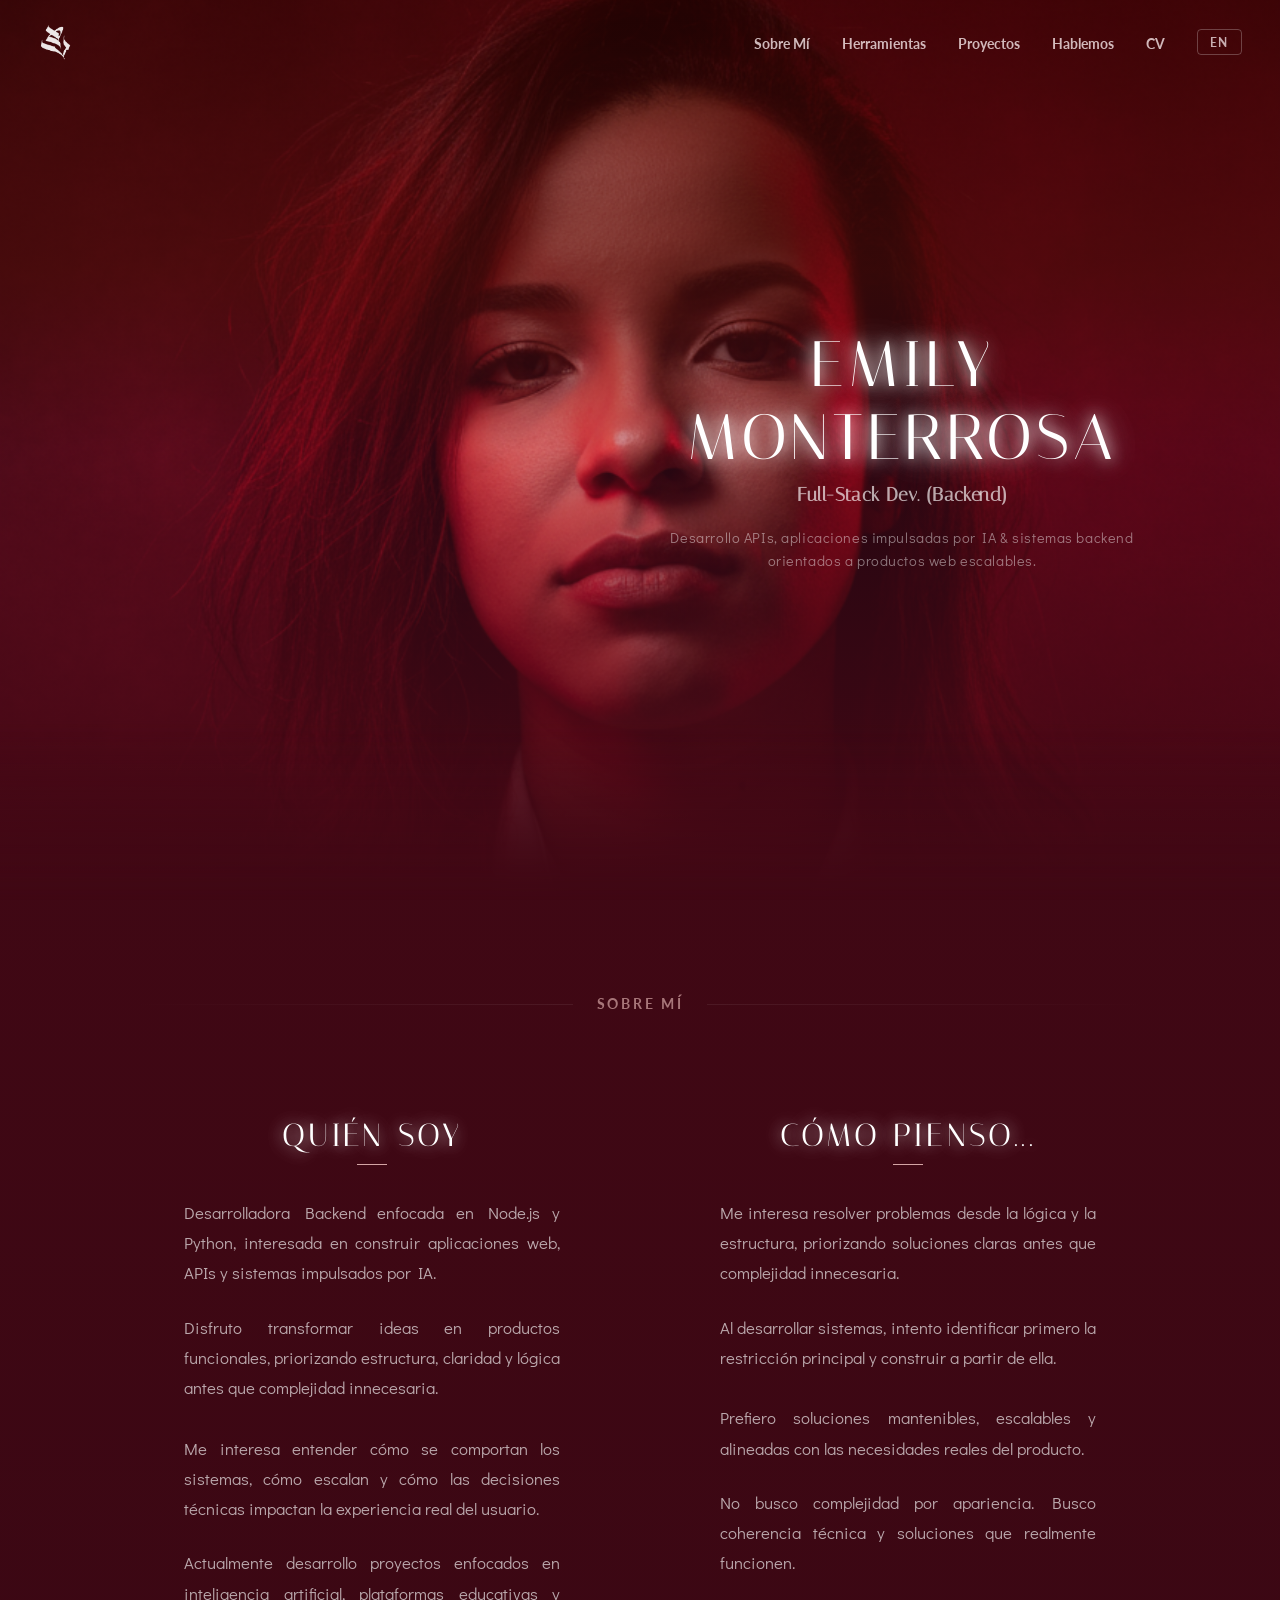
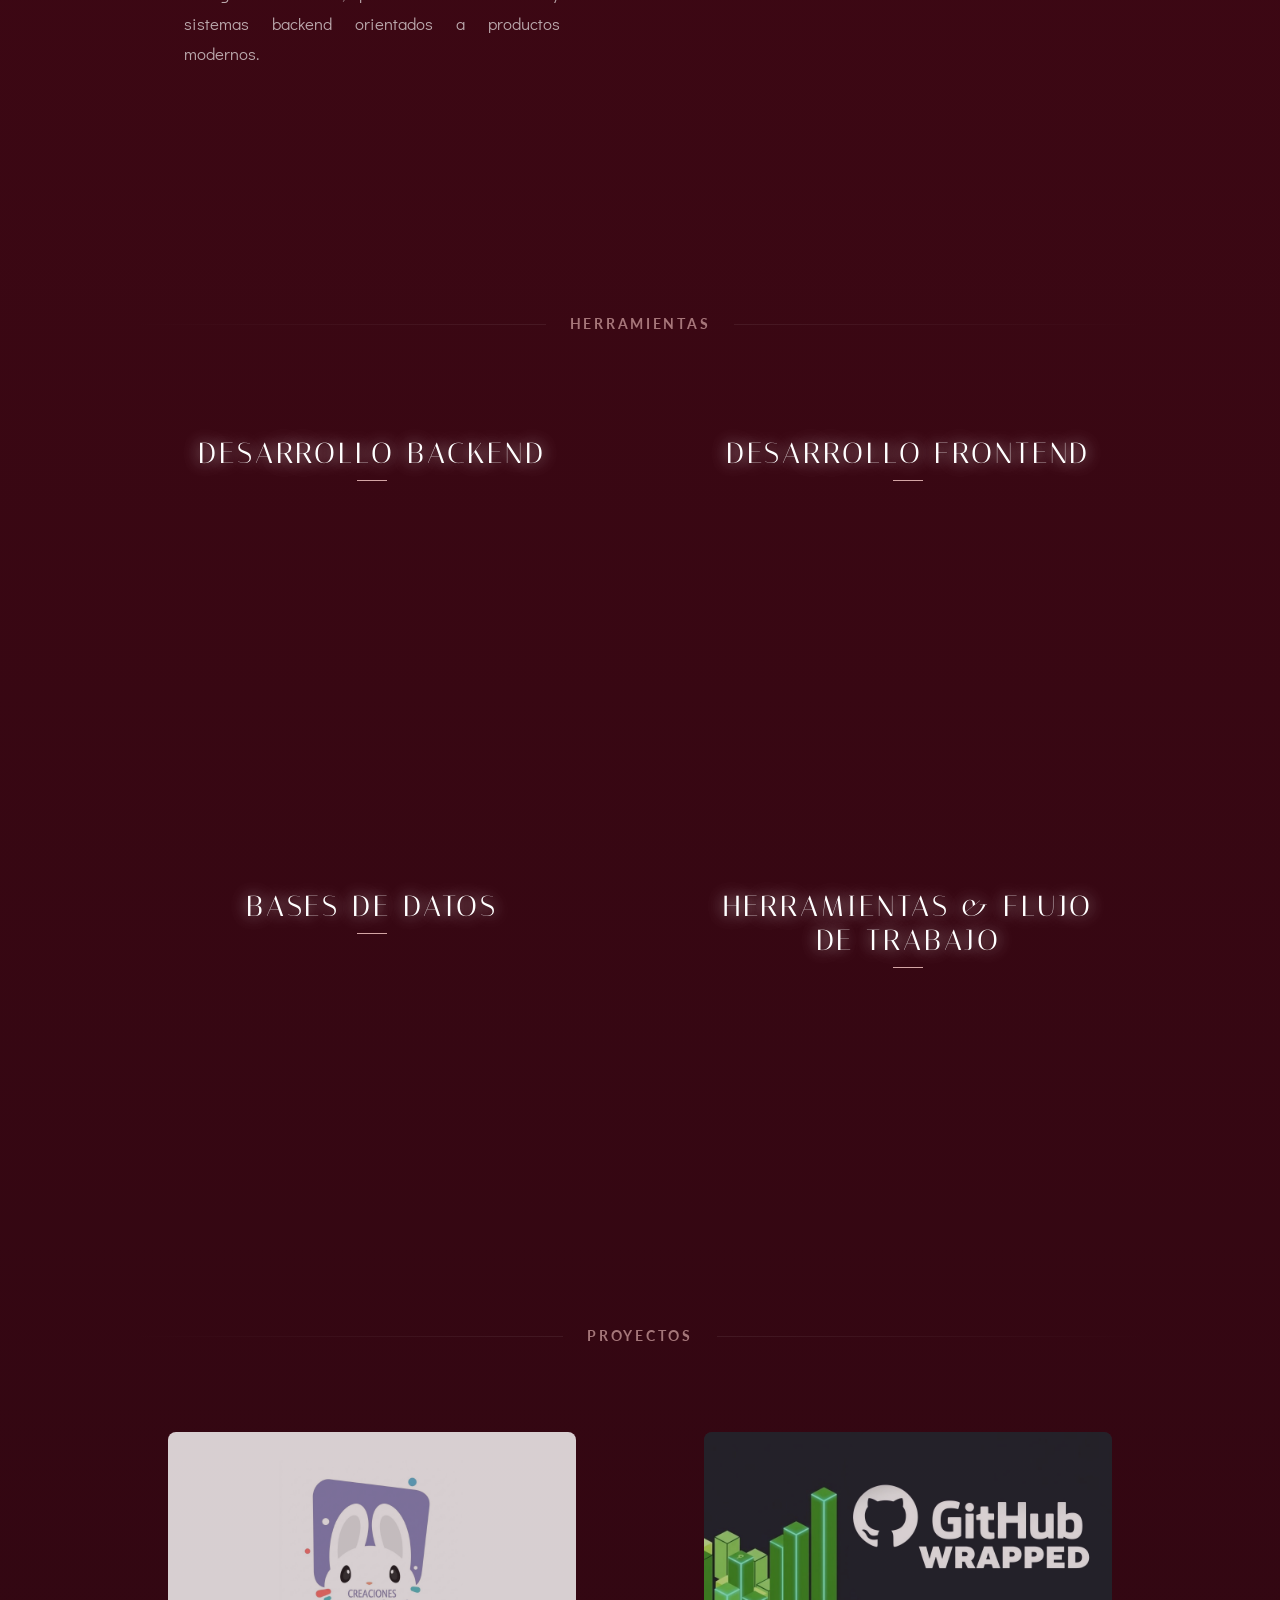
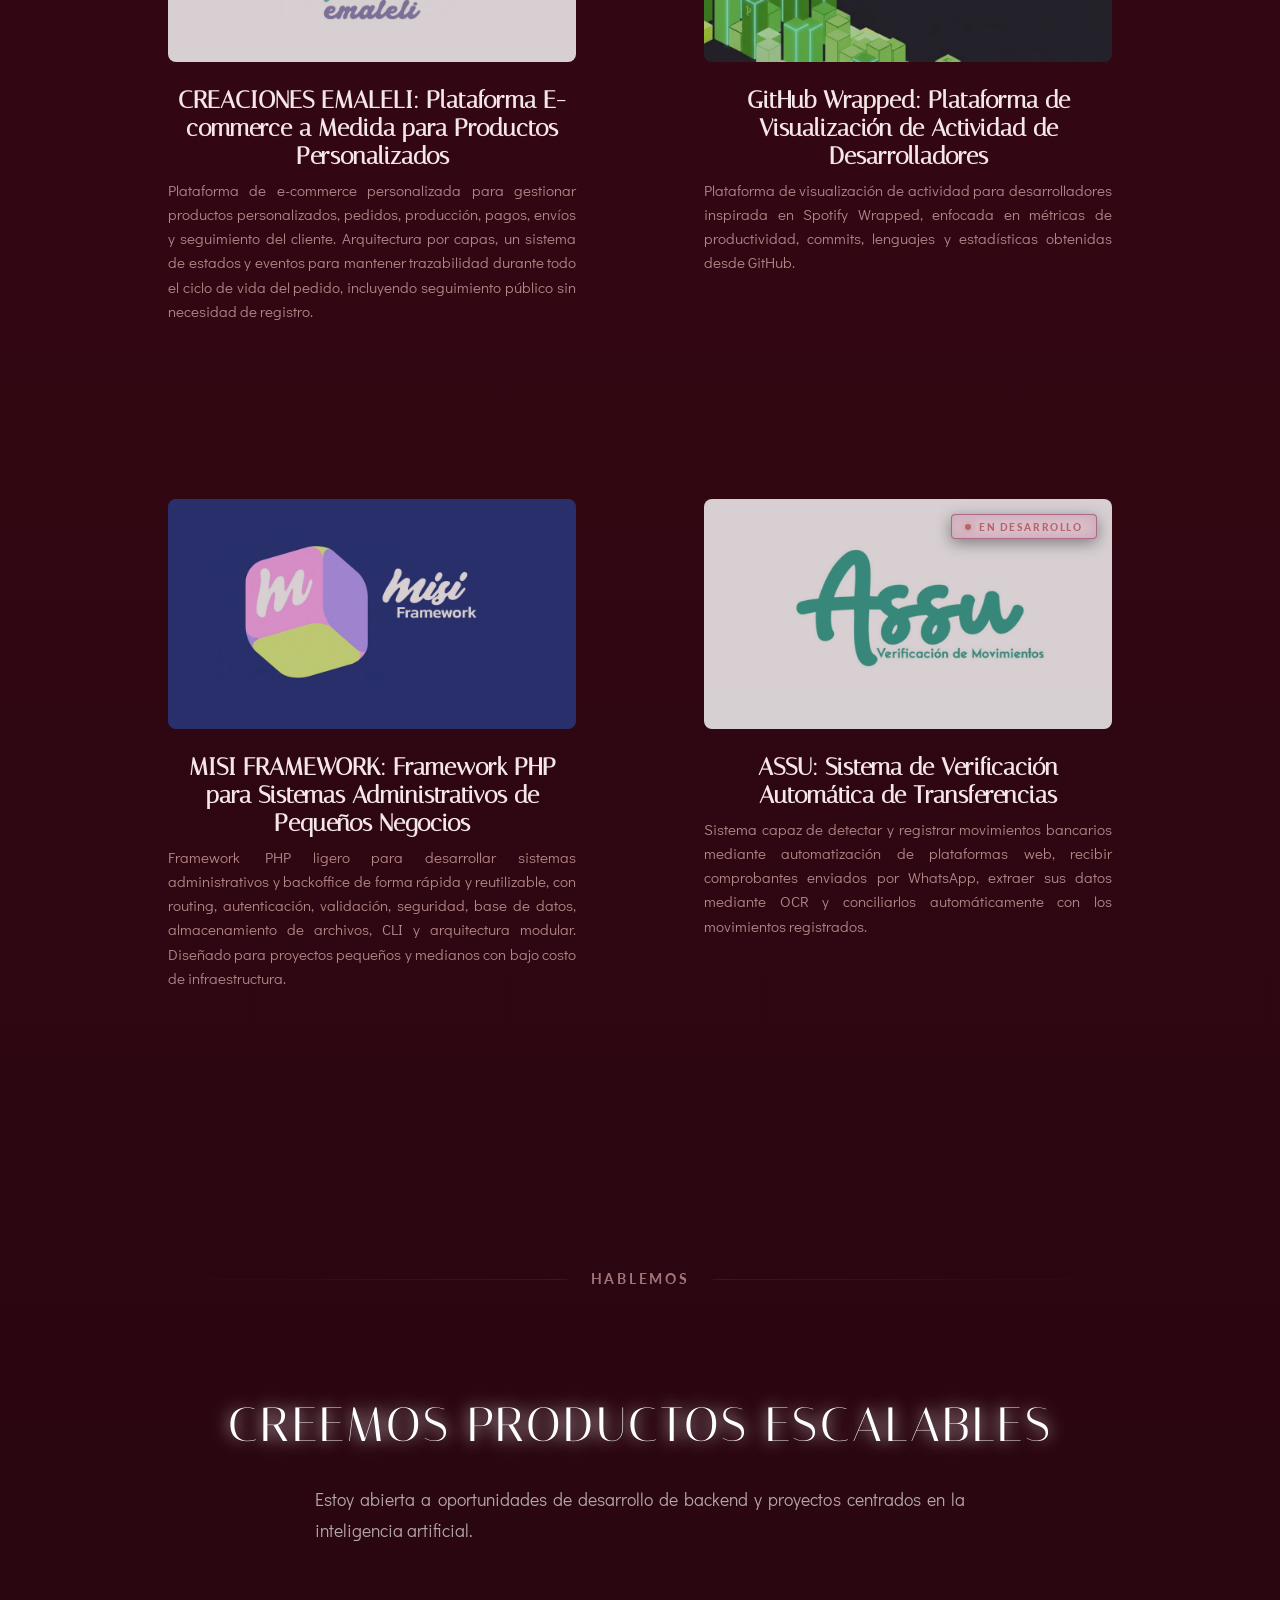
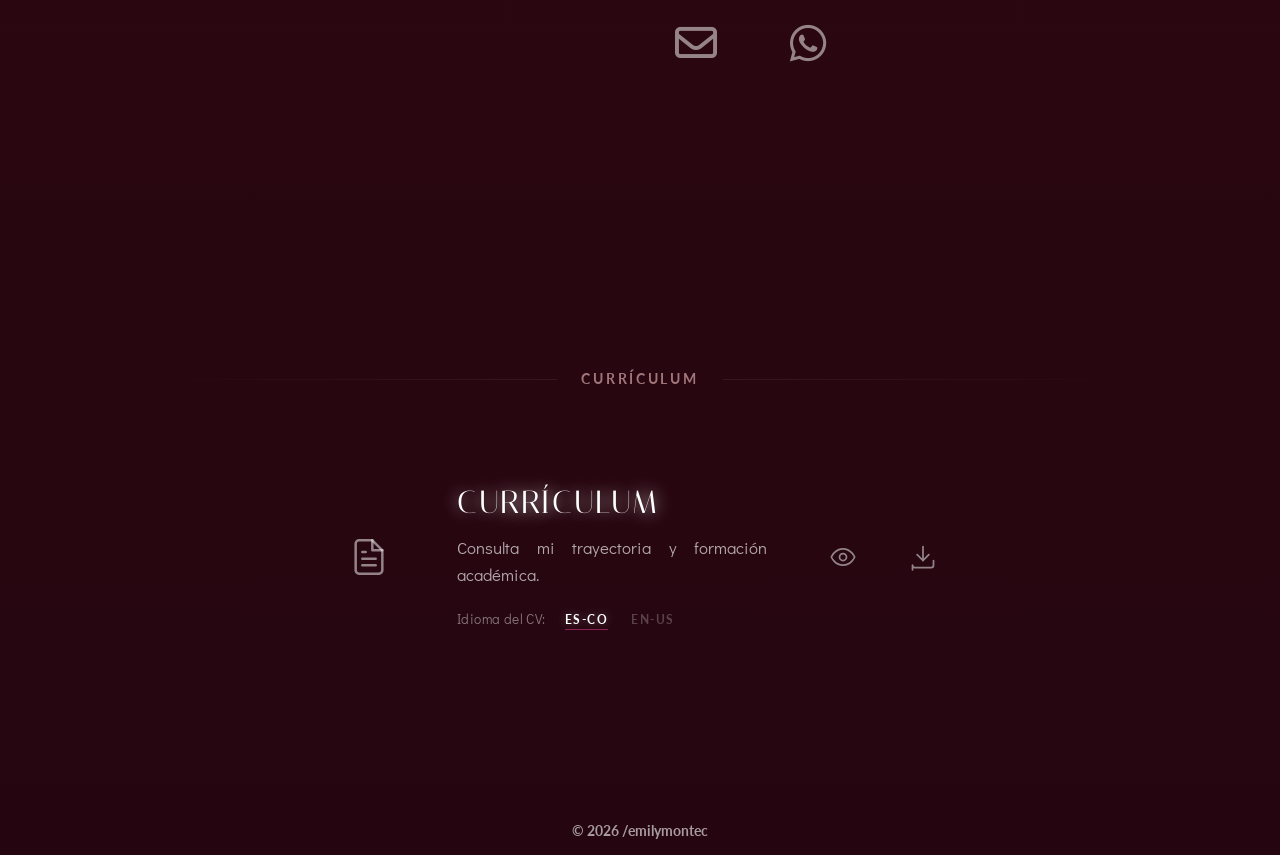
==== commit 54021b6b: "Add info" ====
--- a/index.html
+++ b/index.html
@@ -293,7 +293,7 @@
                 <img src="./assets/images/projects/github-wrapped/github-wrapped.jpg" alt="GITHUB-WRAPPED">
             </div>
             <div class="project-info">
-                <h3 data-i18n data-es="GitHub Wrapped: Plataforma de visualización de actividad de desarrolladores" data-en="GitHub Wrapped: Developer Activity Visualization Platform">GitHub Wrapped: Plataforma de visualización de actividad de desarrolladores</h3>
+                <h3 data-i18n data-es="GitHub Wrapped: Plataforma de Visualización de Actividad de Desarrolladores" data-en="GitHub Wrapped: Developer Activity Visualization Platform">GitHub Wrapped: Plataforma de Visualización de Actividad de Desarrolladores</h3>
                 <p data-i18n-html
                 data-html-es="Plataforma de visualización de actividad para desarrolladores inspirada en Spotify Wrapped, enfocada en métricas de productividad, commits, lenguajes y estadísticas obtenidas desde GitHub."
                 data-html-en="Developer activity visualization platform inspired by Spotify Wrapped, focused on productivity metrics, commits, languages and analytics generated from GitHub data.">
